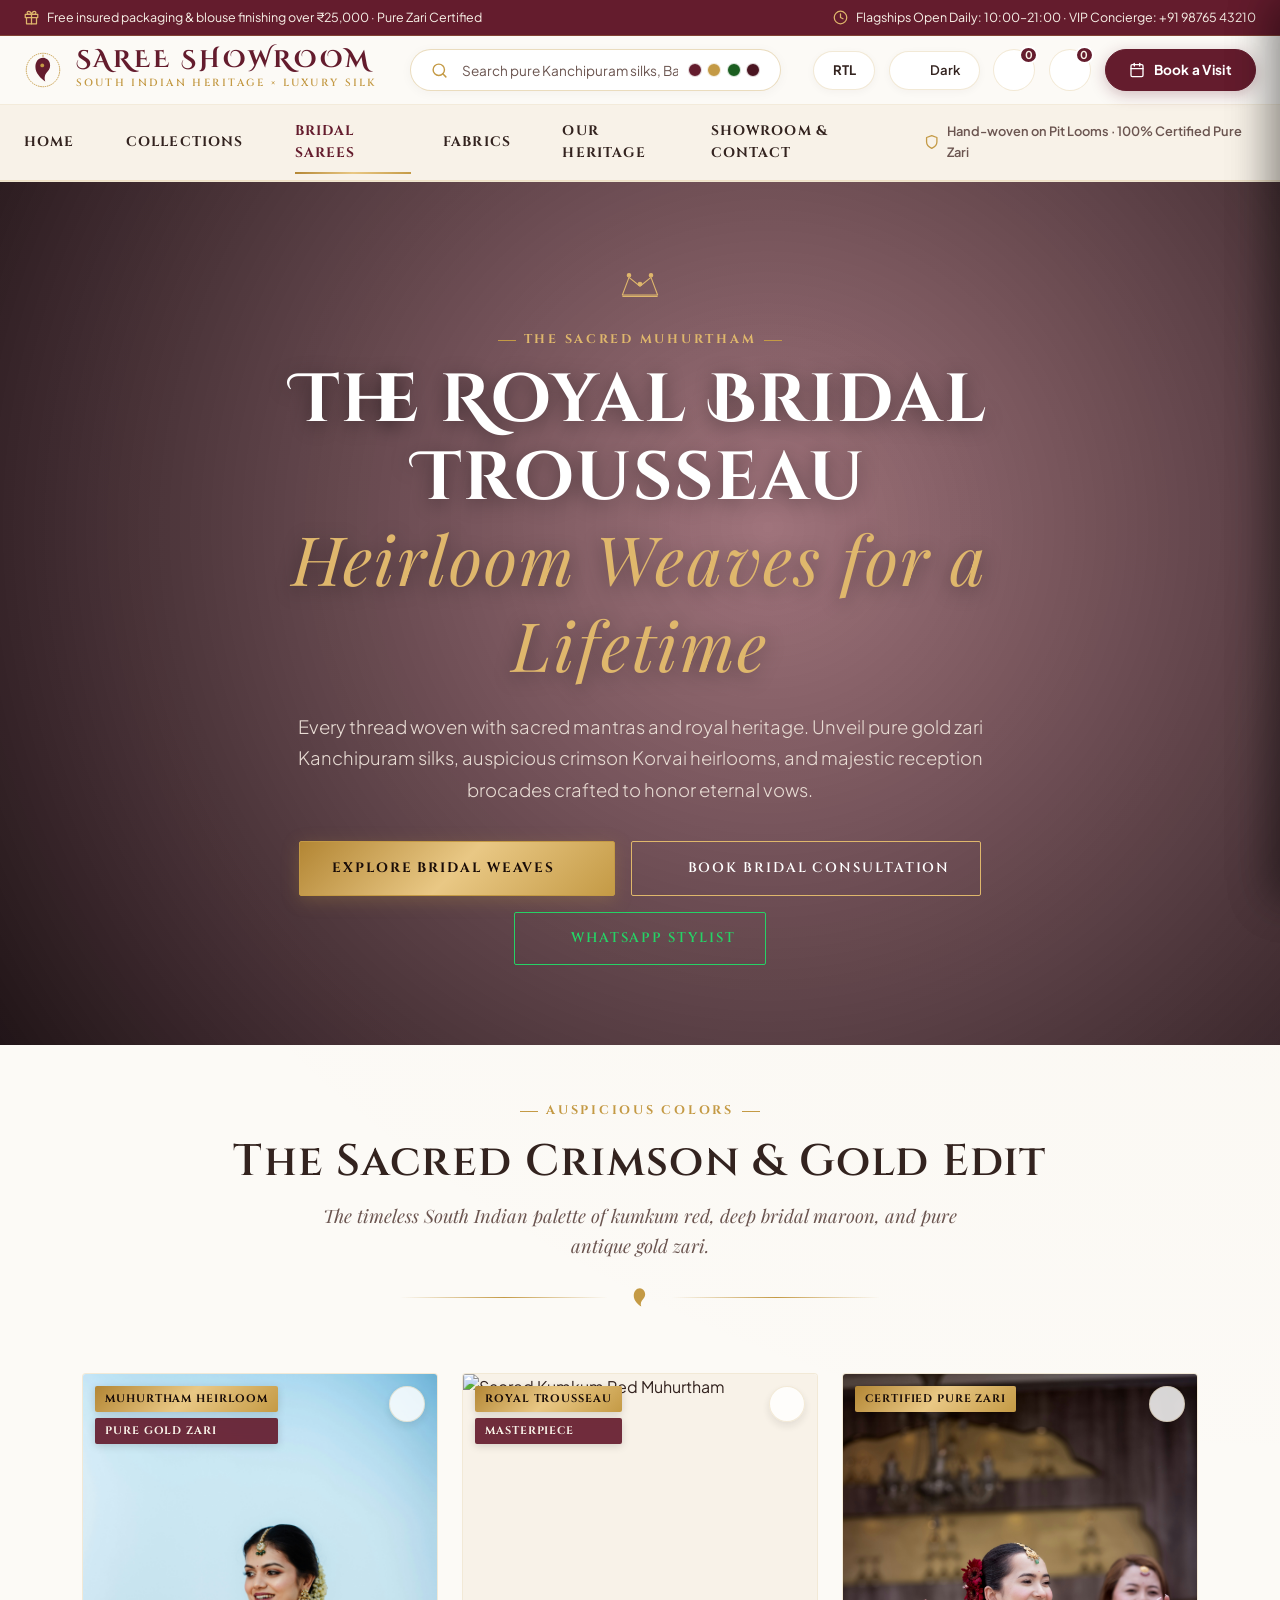
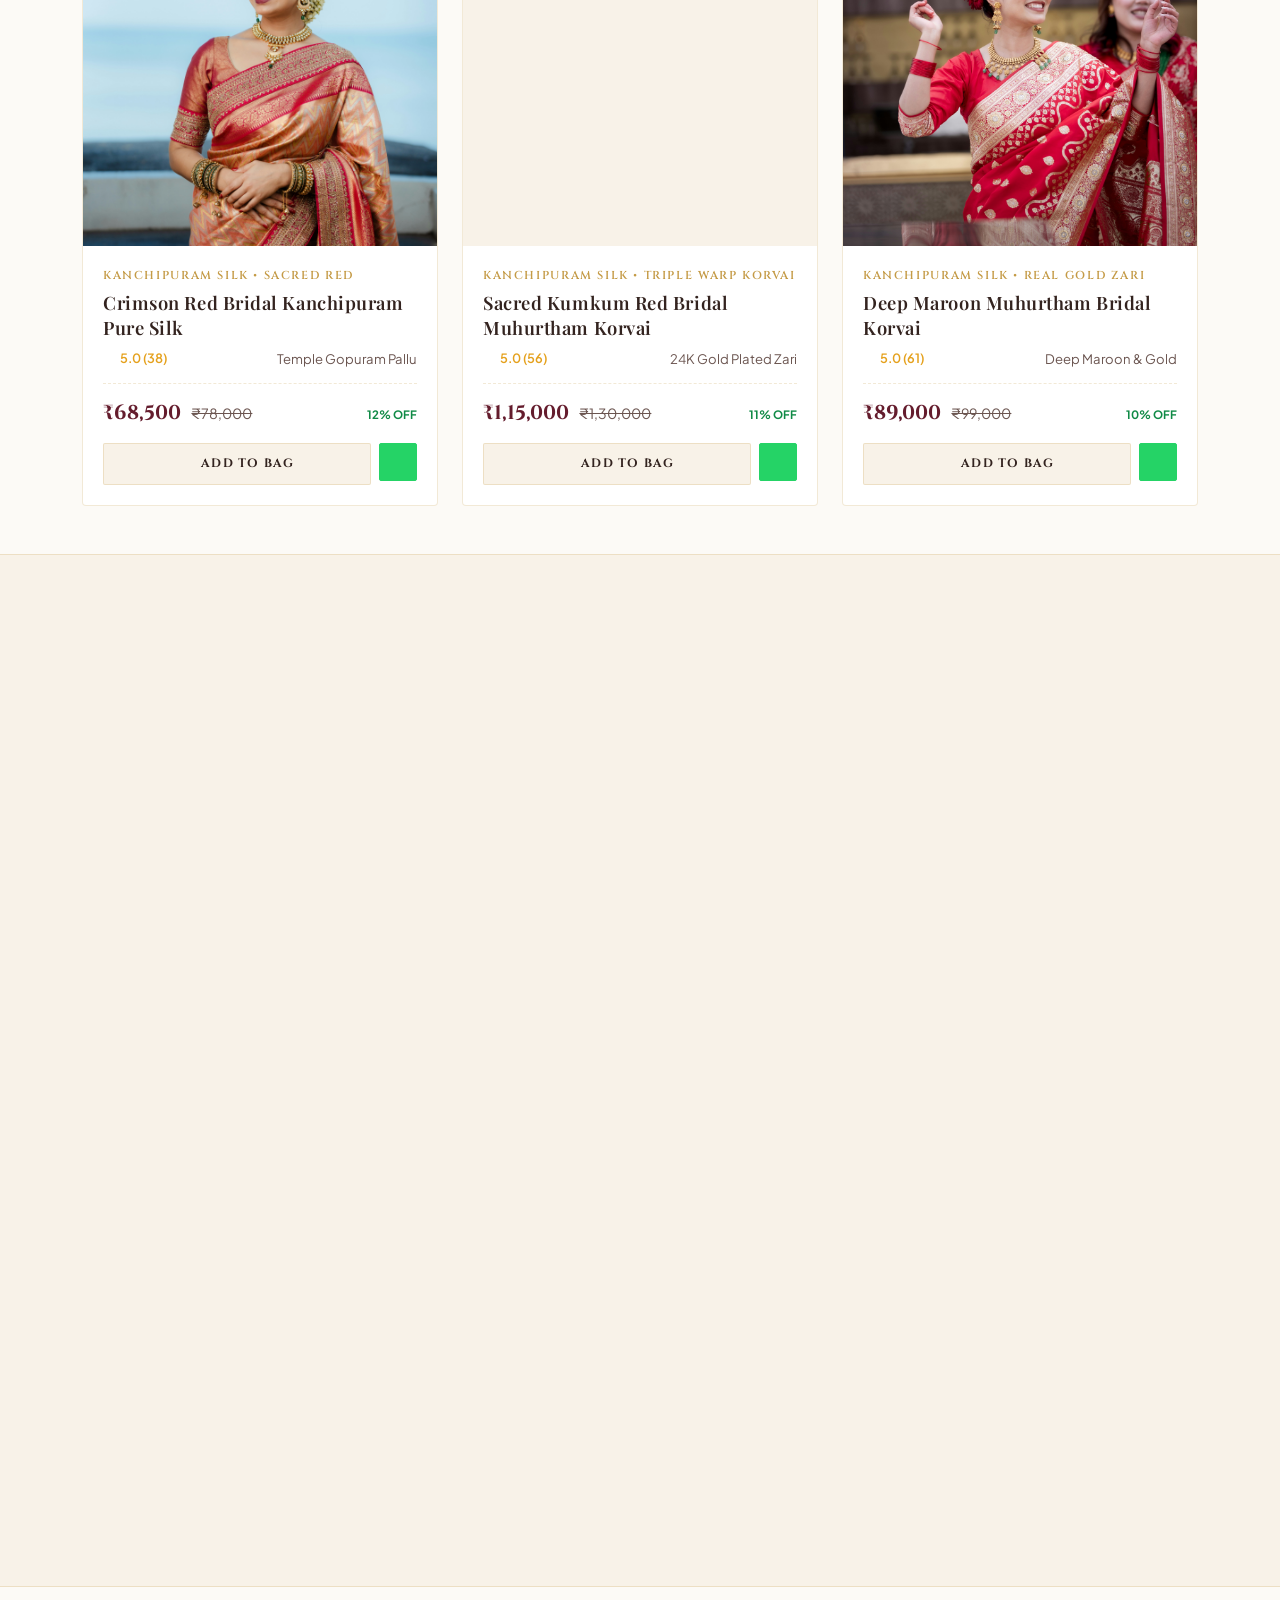
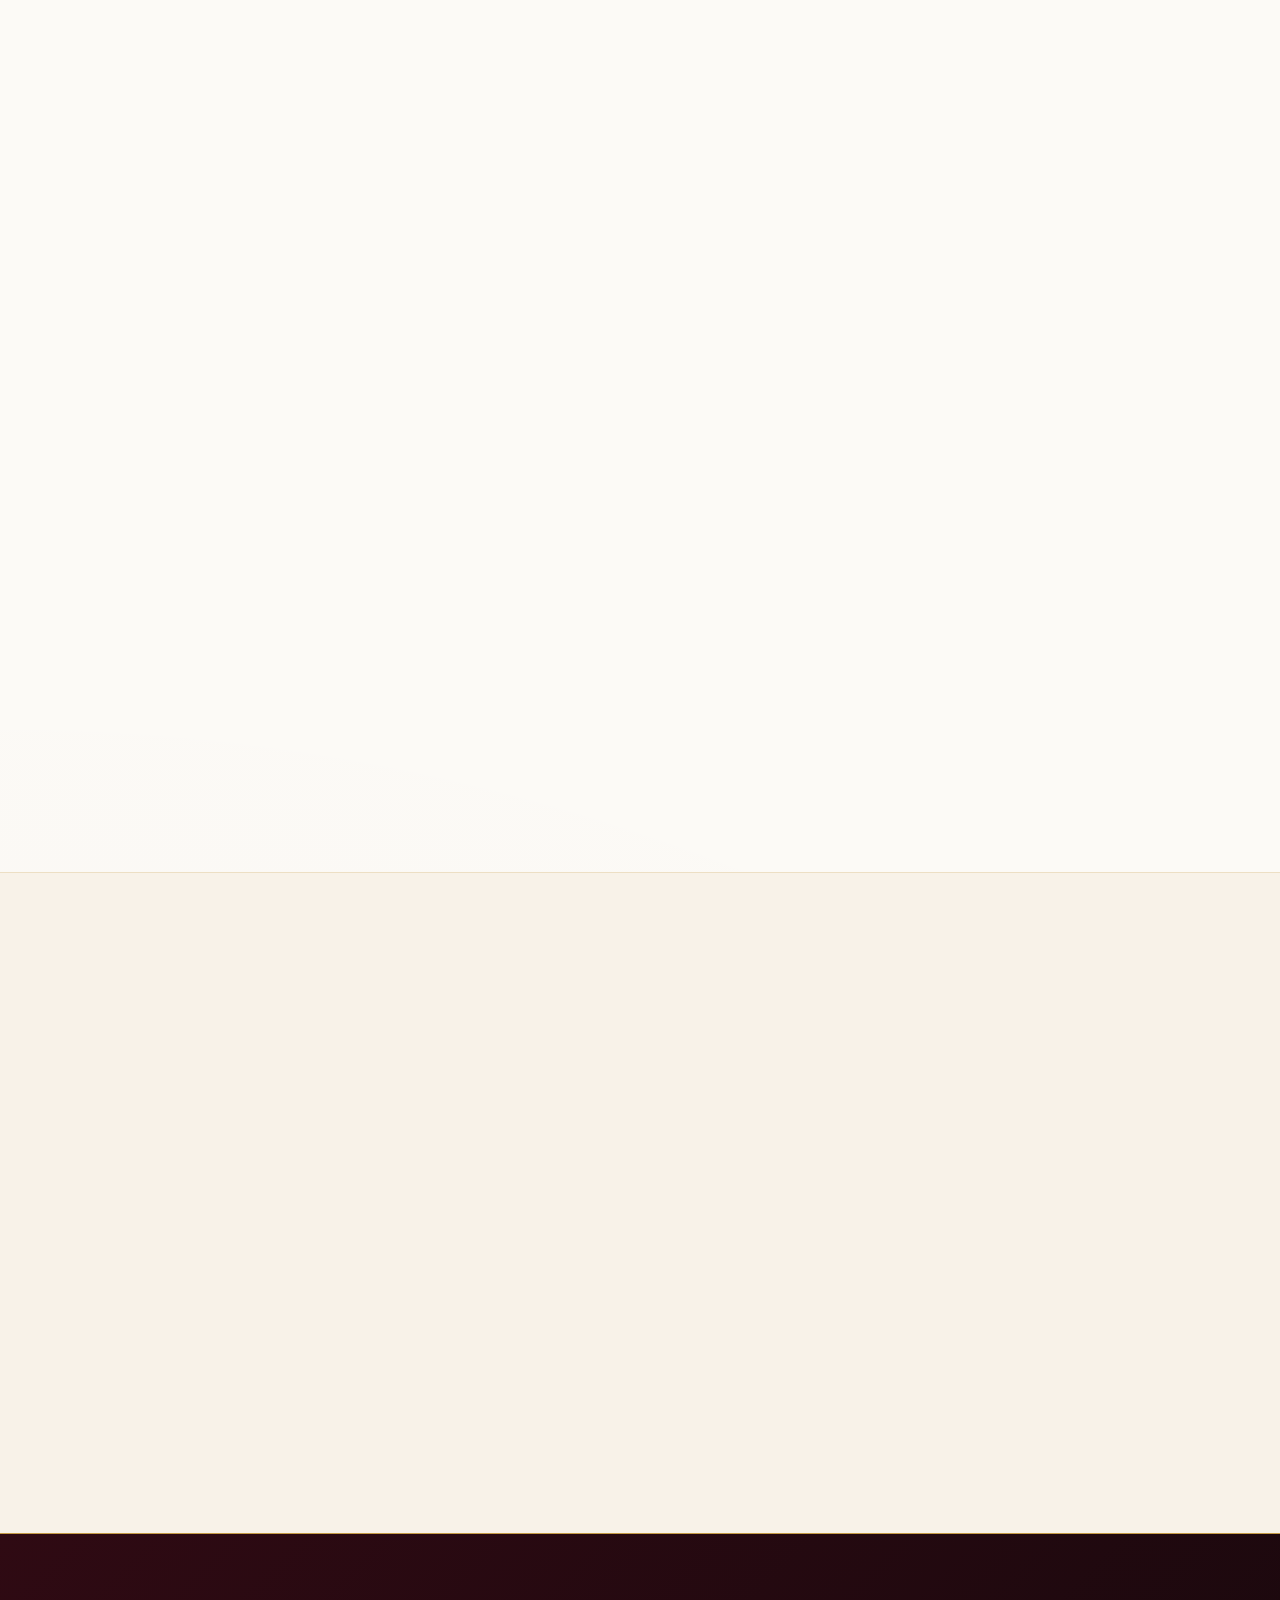
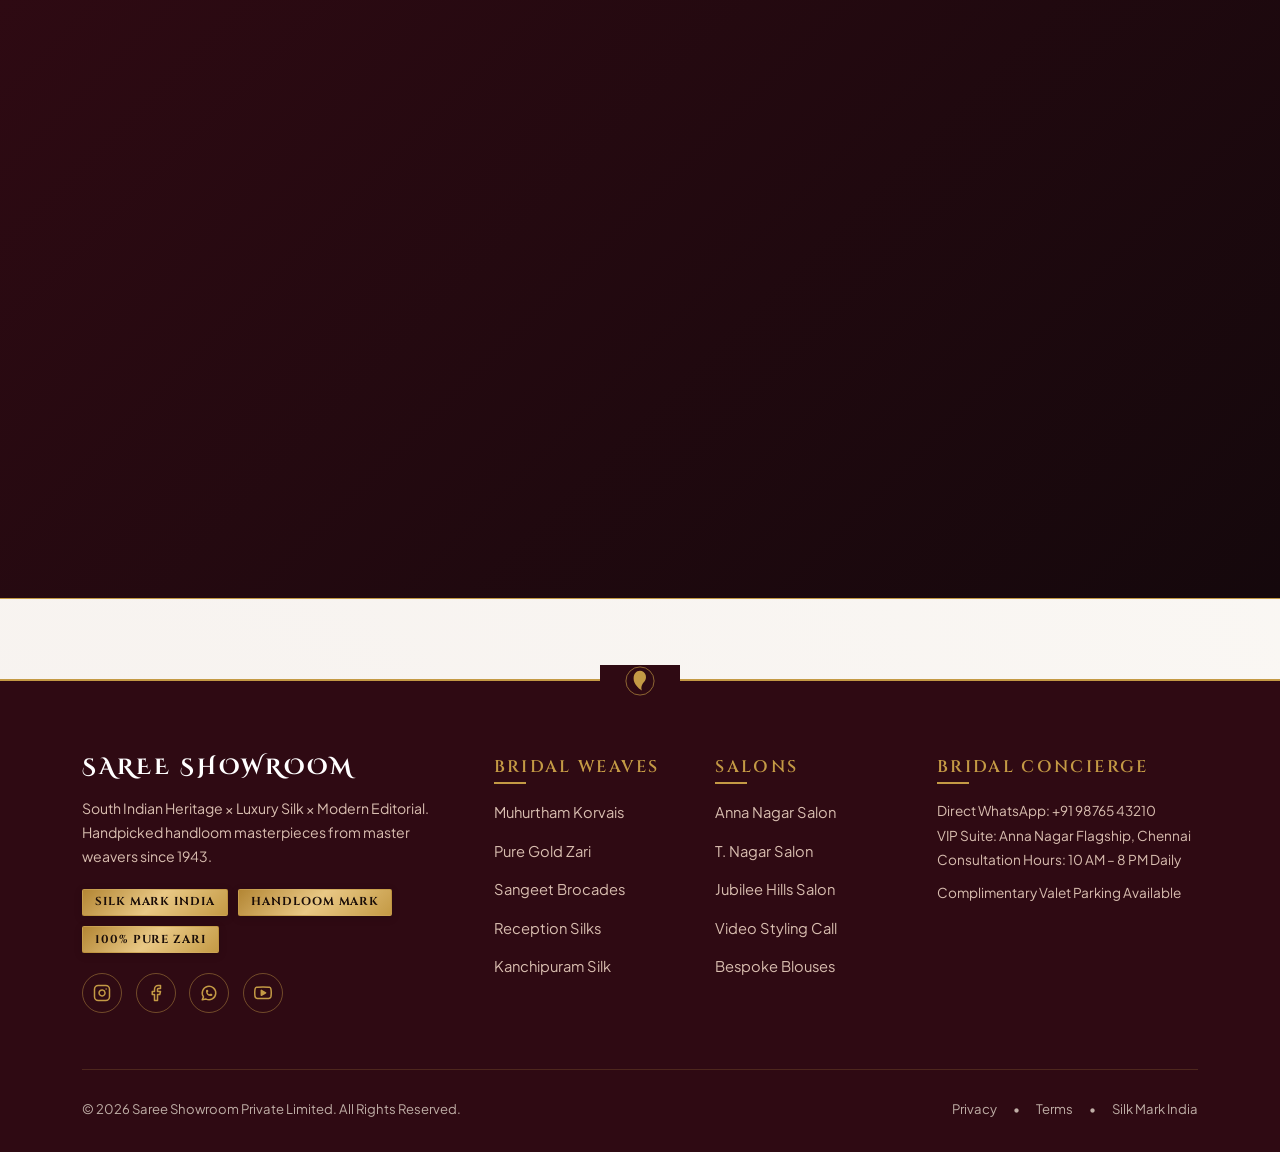
==== bridal.html @ 2eed8095 "feat: complete Saree Showroom luxury heritage website" ====
<!DOCTYPE html>
<html lang="en" data-theme="light" dir="ltr">
<head>
  <meta charset="UTF-8" />
  <meta name="viewport" content="width=device-width, initial-scale=1.0" />
  <title>Royal Bridal Sarees & Muhurtham Trousseau | Saree Showroom</title>
  <meta name="description" content="Discover pure gold zari bridal Kanchipuram sarees, auspicious crimson Muhurtham silks, and heirloom wedding guest drapes handwoven by master craftsmen." />
  
  <!-- Favicon -->
  <link rel="icon" type="image/svg+xml" href="assets/icons/favicon.svg" />

  <!-- Bootstrap 5 CSS -->
  <link rel="stylesheet" href="https://cdn.jsdelivr.net/npm/bootstrap@5.3.3/dist/css/bootstrap.min.css" />
  <!-- Swiper CSS -->
  <link rel="stylesheet" href="https://cdn.jsdelivr.net/npm/swiper@11/swiper-bundle.min.css" />
  <!-- AOS CSS -->
  <link rel="stylesheet" href="https://cdn.jsdelivr.net/npm/aos@2.3.4/dist/aos.css" />

  <!-- Custom Stylesheets -->
  <link rel="stylesheet" href="css/style.css" />
  <link rel="stylesheet" href="css/components.css" />
  <link rel="stylesheet" href="css/responsive.css" />
</head>
<body>

  <!-- ==========================================================================
       Site Header (3-Tier Luxury Architecture)
       Tier 1: Top Ribbon (Offers & Showroom Timings)
       Tier 2: Main Brand & Utility Bar (Logo, Pill Search, Utility Controls, Book a Visit)
       Tier 3: Primary Navigation Links & Handloom Certified Trust Ribbon
       ========================================================================== -->
  <header class="site-header">
    
    <!-- Tier 1: Top Ribbon (Offers & Showroom Timings) -->
    <div class="header-tier-top">
      <div class="header-tier-top-inner">
        <div class="header-top-item">
          <svg viewBox="0 0 24 24" width="15" height="15" fill="none" stroke="currentColor" stroke-width="2" stroke-linecap="round" stroke-linejoin="round">
            <polyline points="20 12 20 22 4 22 4 12"/>
            <rect x="2" y="7" width="20" height="5"/>
            <line x1="12" y1="22" x2="12" y2="7"/>
            <path d="M12 7H7.5a2.5 2.5 0 0 1 0-5C11 2 12 7 12 7z"/>
            <path d="M12 7h4.5a2.5 2.5 0 0 0 0-5C13 2 12 7 12 7z"/>
          </svg>
          <span>Free insured packaging & blouse finishing over ₹25,000 · Pure Zari Certified</span>
        </div>
        <div class="header-top-item d-none d-md-inline-flex">
          <svg viewBox="0 0 24 24" width="15" height="15" fill="none" stroke="currentColor" stroke-width="2" stroke-linecap="round" stroke-linejoin="round">
            <circle cx="12" cy="12" r="10"/>
            <polyline points="12 6 12 12 16 14"/>
          </svg>
          <span>Flagships Open Daily: 10:00–21:00 · VIP Concierge: +91 98765 43210</span>
        </div>
      </div>
    </div>

    <!-- Tier 2: Main Brand & Utility Bar -->
    <div class="header-tier-main">
      <div class="header-tier-main-inner">
        
        <!-- Brand Logo (Tier 2 Left) -->
        <a href="index.html" class="brand-logo-group" aria-label="Saree Showroom Home">
          <svg class="brand-emblem-svg" viewBox="0 0 100 100">
            <circle cx="50" cy="50" r="44" fill="none" stroke="#C49A45" stroke-width="2.5" stroke-dasharray="4 2"/>
            <path d="M50 18 C38 18 30 28 30 42 C30 58 44 72 56 80 C52 70 56 60 62 54 C68 48 70 40 68 32 C66 24 58 18 50 18 Z" fill="#641C2D"/>
            <circle cx="48" cy="38" r="5" fill="#C49A45"/>
            <polygon points="50,8 52,14 50,16 48,14" fill="#C49A45"/>
          </svg>
          <div class="brand-title-wrap">
            <span class="brand-name">SAREE SHOWROOM</span>
            <span class="brand-tagline">South Indian Heritage × Luxury Silk</span>
          </div>
        </a>

        <!-- Pill Search Bar (Tier 2 Center) -->
        <div class="header-search-wrapper">
          <div class="header-search-pill">
            <svg class="header-search-icon" viewBox="0 0 24 24" fill="none" stroke="currentColor" stroke-width="2" stroke-linecap="round" stroke-linejoin="round">
              <circle cx="11" cy="11" r="8"/>
              <line x1="21" y1="21" x2="16.65" y2="16.65"/>
            </svg>
            <input type="text" class="header-search-input" placeholder="Search pure Kanchipuram silks, Banarasi brocades, motifs, colors..." aria-label="Search Catalog" />
            <!-- Quick Silk Swatches in Search Bar -->
            <div class="search-swatches-quick d-none d-lg-flex" title="Quick Color Filters">
              <span class="search-swatch-dot" style="background: #641C2D;" onclick="window.location.href='collections.html?search=maroon'"></span>
              <span class="search-swatch-dot" style="background: #C49A45;" onclick="window.location.href='collections.html?search=gold'"></span>
              <span class="search-swatch-dot" style="background: #1B5E20;" onclick="window.location.href='collections.html?search=emerald'"></span>
              <span class="search-swatch-dot" style="background: #4A1521;" onclick="window.location.href='collections.html?search=wine'"></span>
            </div>
          </div>

          <!-- Suggestions Dropdown Popup -->
          <div class="search-suggestions-popup">
            <div class="suggestions-title">Trending Weaves & Motifs:</div>
            <div class="suggestions-tags">
              <a href="collections.html?fabric=kanchipuram" class="suggestion-tag">Pure Kanchipuram Korvai</a>
              <a href="collections.html?occasion=wedding" class="suggestion-tag">Sacred Muhurtham Crimson</a>
              <a href="collections.html?fabric=banarasi" class="suggestion-tag">Banarasi Shikargah</a>
              <a href="collections.html?fabric=cotton" class="suggestion-tag">Chettinad Mango Buta</a>
              <a href="collections.html?fabric=soft-silk" class="suggestion-tag">Mulberry Soft Silk</a>
            </div>
            <div class="d-flex align-items-center justify-content-between pt-2 border-top border-light" style="font-size: 0.78rem; color: var(--color-text-muted);">
              <span>Press <strong>Enter</strong> to explore all matches</span>
              <a href="collections.html" style="color: var(--color-gold); font-weight: 600;">View Entire Vault →</a>
            </div>
          </div>
        </div>

        <!-- Utility Controls (Tier 2 Right) -->
        <div class="header-utility-controls">
          <!-- RTL Toggle Pill Button -->
          <button class="btn-pill-utility rtl-toggle-btn" title="Toggle Text Direction" aria-label="Toggle Direction">
            <span class="rtl-label" style="font-weight: 700;">RTL</span>
          </button>

          <!-- Light / Dark Mode Toggle Pill Button -->
          <button class="btn-pill-utility theme-toggle-btn" title="Toggle Theme" aria-label="Toggle Theme">
            <i data-lucide="moon" class="theme-icon" style="width: 15px; height: 15px;"></i>
            <span class="theme-label">Dark</span>
          </button>

          <!-- Wishlist Round Icon Button -->
          <button class="btn-icon-utility open-wishlist-btn" title="Saved Weaves" aria-label="Wishlist">
            <i data-lucide="heart" style="width: 18px; height: 18px;"></i>
            <span class="badge-count wishlist-count-badge">0</span>
          </button>

          <!-- Shopping Bag Round Icon Button -->
          <button class="btn-icon-utility open-cart-btn" title="Shopping Bag" aria-label="Bag">
            <i data-lucide="shopping-bag" style="width: 18px; height: 18px;"></i>
            <span class="badge-count cart-count-badge">0</span>
          </button>

          <!-- Book a Visit Deep Maroon Pill CTA -->
          <button class="btn-book-visit-pill" data-bs-toggle="modal" data-bs-target="#appointmentModal">
            <svg viewBox="0 0 24 24" width="16" height="16" fill="none" stroke="currentColor" stroke-width="2" stroke-linecap="round" stroke-linejoin="round">
              <rect x="3" y="4" width="18" height="18" rx="2" ry="2"/>
              <line x1="16" y1="2" x2="16" y2="6"/>
              <line x1="8" y1="2" x2="8" y2="6"/>
              <line x1="3" y1="10" x2="21" y2="10"/>
            </svg>
            <span>Book a Visit</span>
          </button>
        </div>

        <!-- Hamburger Button (<= 1024px, 768px, 360px) -->
        <button class="hamburger-btn" type="button" data-bs-toggle="offcanvas" data-bs-target="#mobileNavOffcanvas" aria-controls="mobileNavOffcanvas" aria-label="Open Mobile Menu">
          <div class="hamburger-icon">
            <span class="hamburger-line"></span>
            <span class="hamburger-line"></span>
            <span class="hamburger-line"></span>
          </div>
        </button>

      </div>
    </div>

    <!-- Tier 3: Bottom Navigation Bar & Certified Handloom Ribbon -->
    <div class="header-tier-nav">
      <div class="header-tier-nav-inner">
        
        <!-- Navigation Links with Dropdowns & Mega Menu -->
        <ul class="desktop-nav-links">
          
          <!-- Home Dropdown -->
          <li class="nav-tier-item">
            <a href="index.html" class="nav-tier-link">
              Home <i data-lucide="chevron-down" style="width: 14px; height: 14px;"></i>
            </a>
            <ul class="dropdown-menu-luxury">
              <li><a href="index.html">Home 1 — Classical Heritage</a></li>
              <li><a href="home-2.html">Home 2 — Royal Editorial Atelier</a></li>
            </ul>
          </li>

          <!-- Collections Mega Menu Dropdown -->
          <li class="nav-tier-item">
            <a href="collections.html" class="nav-tier-link">
              Collections <i data-lucide="chevron-down" style="width: 14px; height: 14px;"></i>
            </a>

            <!-- Mega Menu -->
            <div class="mega-menu-wrapper">
              <div class="mega-menu-grid">
                <div>
                  <h4 class="mega-column-title">Shop by Fabric</h4>
                  <ul class="mega-link-list">
                    <li><a href="collections.html?fabric=kanchipuram">Kanchipuram Silk <span class="badge-gold">GI</span></a></li>
                    <li><a href="collections.html?fabric=banarasi">Banarasi Silk</a></li>
                    <li><a href="collections.html?fabric=soft-silk">Soft Silk</a></li>
                    <li><a href="collections.html?fabric=cotton">Cotton Sarees</a></li>
                    <li><a href="collections.html?fabric=linen">Linen Sarees</a></li>
                    <li><a href="collections.html?fabric=organza">Organza Sarees</a></li>
                    <li><a href="collections.html?fabric=handloom">Handloom Sarees</a></li>
                  </ul>
                </div>
                <div>
                  <h4 class="mega-column-title">Shop by Occasion</h4>
                  <ul class="mega-link-list">
                    <li><a href="collections.html?occasion=wedding">Wedding Wear</a></li>
                    <li><a href="collections.html?occasion=festive">Festive Wear</a></li>
                    <li><a href="collections.html?occasion=daily">Daily Wear</a></li>
                    <li><a href="collections.html?occasion=office">Office Wear</a></li>
                    <li><a href="bridal.html">Muhurtham Trousseau</a></li>
                  </ul>
                </div>
                <div>
                  <h4 class="mega-column-title">Master Crafts</h4>
                  <ul class="mega-link-list">
                    <li><a href="bridal.html#zari-details">Korvai Triple Warp</a></li>
                    <li><a href="bridal.html#zari-details">24K Pure Gold Zari</a></li>
                    <li><a href="bridal.html#zari-details">Temple Gopuram Spire</a></li>
                    <li><a href="bridal.html#zari-details">Mayil & Mango Buta</a></li>
                    <li><a href="contact.html">Live Video Styling</a></li>
                  </ul>
                </div>
                <div>
                  <div class="mega-card-preview">
                    <img src="IMGAE/shades-by-43-Rm9DL9DmGi4-unsplash.jpg" alt="Bridal Preview" />
                    <div class="mega-card-overlay">
                      <span style="font-size: 0.72rem; text-transform: uppercase; color: var(--color-gold-light); font-weight: 700;">The Royal Muhurtham</span>
                      <h5 style="font-size: 1.1rem; color: #FFFFFF; font-family: var(--font-serif-heading); margin-bottom: 0.5rem;">Pure Zari Kanchipuram</h5>
                      <a href="bridal.html" class="btn-gold py-1 px-3" style="font-size: 0.72rem;">Explore Bridal</a>
                    </div>
                  </div>
                </div>
              </div>
            </div>
          </li>

          <!-- Bridal Sarees -->
          <li class="nav-tier-item">
            <a href="bridal.html" class="nav-tier-link active">Bridal Sarees</a>
          </li>

          <!-- Fabrics Direct Dropdown -->
          <li class="nav-tier-item">
            <a href="collections.html" class="nav-tier-link">
              Fabrics <i data-lucide="chevron-down" style="width: 14px; height: 14px;"></i>
            </a>
            <ul class="dropdown-menu-luxury">
              <li><a href="collections.html?fabric=kanchipuram">Pure Kanchipuram Silk</a></li>
              <li><a href="collections.html?fabric=banarasi">Banarasi Katan Silk</a></li>
              <li><a href="collections.html?fabric=soft-silk">Mulberry Soft Silk</a></li>
              <li><a href="collections.html?fabric=cotton">Chettinad Cotton</a></li>
              <li><a href="collections.html?fabric=organza">Tissue & Organza</a></li>
            </ul>
          </li>

          <!-- Our Heritage -->
          <li class="nav-tier-item">
            <a href="index.html#heritage" class="nav-tier-link">Our Heritage</a>
          </li>

          <!-- Showroom & Contact -->
          <li class="nav-tier-item">
            <a href="contact.html" class="nav-tier-link">Showroom & Contact</a>
          </li>

        </ul>

        <!-- Tier 3 Right Handloom Trust Ribbon (Like "Hand-delivered today" in user's image) -->
        <div class="header-nav-trust-badge">
          <svg viewBox="0 0 24 24" width="16" height="16" fill="none" stroke="currentColor" stroke-width="2" stroke-linecap="round" stroke-linejoin="round">
            <path d="M12 22s8-4 8-10V5l-8-3-8 3v7c0 6 8 10 8 10z"/>
          </svg>
          <span>Hand-woven on Pit Looms · 100% Certified Pure Zari</span>
        </div>

      </div>
    </div>

  </header>

  <!-- Mobile Offcanvas Drawer -->
  <div class="offcanvas offcanvas-end offcanvas-luxury" tabindex="-1" id="mobileNavOffcanvas">
    <div class="offcanvas-header">
      <div class="d-flex align-items-center gap-2">
        <svg style="width: 24px; height: 24px;" viewBox="0 0 100 100">
          <circle cx="50" cy="50" r="44" fill="none" stroke="#C49A45" stroke-width="3"/>
          <path d="M50 18 C38 18 30 28 30 42 C30 58 44 72 56 80 C52 70 56 60 62 54 C68 48 70 40 68 32 C66 24 58 18 50 18 Z" fill="#641C2D"/>
        </svg>
        <span style="font-family: var(--font-serif-heading); font-weight: 700; color: var(--color-maroon); font-size: 1.1rem; letter-spacing: 0.1em;">SAREE SHOWROOM</span>
      </div>
      <button type="button" class="btn-close" data-bs-dismiss="offcanvas" aria-label="Close"></button>
    </div>

    <div class="offcanvas-body">
      <ul class="mobile-nav-links">
        <li><a href="index.html">Home 1 — Classical Heritage <i data-lucide="chevron-right" style="width: 16px; height: 16px;"></i></a></li>
        <li><a href="home-2.html">Home 2 — Royal Editorial Atelier <i data-lucide="chevron-right" style="width: 16px; height: 16px;"></i></a></li>
        <li><a href="collections.html">All Collections <i data-lucide="chevron-right" style="width: 16px; height: 16px;"></i></a></li>
        <li><a href="bridal.html" class="active">Bridal Sarees & Muhurtham <i data-lucide="chevron-right" style="width: 16px; height: 16px;"></i></a></li>
        <li><a href="contact.html">Showroom & Contact <i data-lucide="chevron-right" style="width: 16px; height: 16px;"></i></a></li>
      </ul>

      <div class="mobile-actions-bar">
        <div class="mobile-action-pill open-wishlist-btn" data-bs-dismiss="offcanvas">
          <i data-lucide="heart" style="width: 18px; height: 18px;"></i>
          <span>Wishlist (<span class="wishlist-count-badge">0</span>)</span>
        </div>
        <div class="mobile-action-pill open-cart-btn" data-bs-dismiss="offcanvas">
          <i data-lucide="shopping-bag" style="width: 18px; height: 18px;"></i>
          <span>Bag (<span class="cart-count-badge">0</span>)</span>
        </div>
        <div class="mobile-action-pill" onclick="window.location.href='collections.html?occasion=wedding'">
          <i data-lucide="gem" style="width: 18px; height: 18px;"></i>
          <span>Bridal</span>
        </div>
        <a href="https://wa.me/919876543210?text=Hello%20Bridal%20Stylist,%20I%20would%20like%20to%20consult%20for%20my%20wedding%20saree." target="_blank" class="mobile-action-pill" style="text-decoration: none;">
          <i data-lucide="message-circle" style="width: 18px; height: 18px; color: #25D366;"></i>
          <span>Stylist</span>
        </a>
      </div>

      <div class="mobile-toggles-row">
        <button class="btn btn-outline-gold w-50 py-2 d-flex align-items-center justify-content-center gap-2 theme-toggle-btn" style="font-size: 0.78rem;">
          <i data-lucide="moon" class="theme-icon" style="width: 16px; height: 16px;"></i> Theme Mode
        </button>
        <button class="btn btn-outline-gold w-50 py-2 d-flex align-items-center justify-content-center gap-2 rtl-toggle-btn" style="font-size: 0.78rem;">
          <span class="rtl-label" style="font-weight: 700;">RTL</span> Direction
        </button>
      </div>

      <div class="mt-3">
        <button class="btn-gold w-100 py-3" data-bs-toggle="modal" data-bs-target="#appointmentModal" data-bs-dismiss="offcanvas">
          <i data-lucide="calendar" style="width: 16px; height: 16px;"></i> Book Private Bridal Salon
        </button>
      </div>

      <div class="mt-4 pt-3 border-top" style="font-size: 0.8rem; color: var(--color-text-muted);">
        <div><strong>Anna Nagar Flagship:</strong> +91 98765 43210</div>
        <div>Dedicated Bridal Concierge Available Daily</div>
      </div>
    </div>
  </div>

  <!-- ==========================================================================
       1. Grand Bridal Saree Hero Section
       ========================================================================== -->
  <section class="bridal-hero">
    <div class="container text-center">
      <div class="row justify-content-center">
        <div class="col-lg-10 col-xl-9" data-aos="fade-up">
          
          <div class="bridal-crown-icon mx-auto">
            <svg viewBox="0 0 100 80" style="width: 44px; height: 44px; fill: none; stroke: currentColor; stroke-width: 2.5;">
              <polygon points="10,65 25,25 50,45 75,25 90,65" stroke-linejoin="round"/>
              <circle cx="25" cy="20" r="4" fill="currentColor"/>
              <circle cx="50" cy="40" r="4" fill="currentColor"/>
              <circle cx="75" cy="20" r="4" fill="currentColor"/>
              <line x1="10" y1="68" x2="90" y2="68" stroke-width="3"/>
            </svg>
          </div>

          <div class="section-tag" style="color: var(--color-gold-light);">THE SACRED MUHURTHAM</div>
          <h1 class="hero-headline">
            The Royal Bridal Trousseau <br />
            <span class="highlight-italic">Heirloom Weaves for a Lifetime</span>
          </h1>

          <p class="hero-description mx-auto" style="max-width: 700px;">
            Every thread woven with sacred mantras and royal heritage. Unveil pure gold zari Kanchipuram silks, auspicious crimson Korvai heirlooms, and majestic reception brocades crafted to honor eternal vows.
          </p>

          <div class="d-flex flex-wrap gap-3 justify-content-center mt-4">
            <a href="#bridal-showcase" class="btn-gold">
              <span>Explore Bridal Weaves</span>
              <i data-lucide="arrow-down" style="width: 16px; height: 16px;"></i>
            </a>
            <button class="btn-outline-gold" data-bs-toggle="modal" data-bs-target="#appointmentModal" style="color: #FFFFFF; border-color: var(--color-gold-light);">
              <i data-lucide="sparkles" style="width: 16px; height: 16px; color: var(--color-gold-light);"></i>
              <span>Book Bridal Consultation</span>
            </button>
            <a href="https://wa.me/919876543210?text=Hello%20Bridal%20Concierge,%20I%20am%20looking%20for%20Muhurtham%20Kanchipuram%20sarees." target="_blank" class="btn-outline-gold" style="border-color: #25D366; color: #25D366;">
              <i data-lucide="message-circle" style="width: 16px; height: 16px;"></i>
              <span>WhatsApp Stylist</span>
            </a>
          </div>

        </div>
      </div>
    </div>
  </section>

  <!-- ==========================================================================
       2. Traditional Red, Maroon and Gold Bridal Collections
       ========================================================================== -->
  <section class="py-5" id="bridal-showcase">
    <div class="container">
      
      <div class="text-center" data-aos="fade-up">
        <div class="section-tag">Auspicious Colors</div>
        <h2 class="section-title">The Sacred Crimson & Gold Edit</h2>
        <p class="section-subtitle">The timeless South Indian palette of kumkum red, deep bridal maroon, and pure antique gold zari.</p>
        
        <div class="ornament-divider">
          <div class="ornament-line"></div>
          <div class="ornament-icon">
            <svg viewBox="0 0 60 80" style="width: 20px; height: 20px; fill: currentColor;">
              <path d="M30 5 C15 5 5 18 5 35 C5 55 22 70 35 78 C30 68 35 56 42 49 C49 42 52 33 50 24 C48 14 40 5 30 5 Z"/>
            </svg>
          </div>
          <div class="ornament-line"></div>
        </div>
      </div>

      <div class="row g-4 mt-3">
        
        <!-- Bridal 1: Crimson Red Bridal Kanchipuram -->
        <div class="col-12 col-sm-6 col-lg-4" data-aos="fade-up">
          <div class="product-card">
            <div class="product-badges-group">
              <span class="product-badge gold">Muhurtham Heirloom</span>
              <span class="product-badge">Pure Gold Zari</span>
            </div>
            <div class="product-actions-floating">
              <button class="action-float-btn wishlist-btn-toggle" data-product-id="saree-01" onclick="toggleWishlist('saree-01')">
                <i data-lucide="heart" style="width: 17px; height: 17px;"></i>
              </button>
            </div>
            <div class="product-media-wrapper" onclick="openQuickView('saree-01')">
              <img src="IMGAE/shades-by-43-Rm9DL9DmGi4-unsplash.jpg" alt="Crimson Red Bridal Kanchipuram" class="product-img" />
              <img src="https://images.unsplash.com/photo-1610030469983-98e550d6193c?auto=format&fit=crop&w=900&q=80" alt="Detail" class="product-img-hover" />
              <div class="product-quick-view-bar" onclick="event.stopPropagation(); openQuickView('saree-01');">
                <button class="quick-view-btn"><i data-lucide="eye" style="width: 15px; height: 15px;"></i> Quick View</button>
              </div>
            </div>
            <div class="product-info">
              <div class="product-fabric-tag">Kanchipuram Silk • Sacred Red</div>
              <h3 class="product-title"><a href="javascript:void(0)" onclick="openQuickView('saree-01')">Crimson Red Bridal Kanchipuram Pure Silk</a></h3>
              <div class="product-meta-row">
                <span class="product-rating"><i data-lucide="star" style="width: 13px; height: 13px; fill: currentColor;"></i> 5.0 (38)</span>
                <span>Temple Gopuram Pallu</span>
              </div>
              <div class="product-price-row">
                <span class="product-price">₹68,500</span>
                <span class="product-price-original">₹78,000</span>
                <span class="product-discount-pill">12% OFF</span>
              </div>
              <div class="product-card-cta">
                <button class="btn-card-add" onclick="addToCart('saree-01')">
                  <i data-lucide="shopping-bag" style="width: 15px; height: 15px;"></i> Add to Bag
                </button>
                <a href="https://wa.me/919876543210?text=Hello%20inquiring%20about%20Crimson%20Red%20Bridal%20Kanchipuram%20(₹68,500)" target="_blank" class="btn-card-whatsapp">
                  <i data-lucide="message-circle" style="width: 17px; height: 17px;"></i>
                </a>
              </div>
            </div>
          </div>
        </div>

        <!-- Bridal 2: Sacred Kumkum Red Muhurtham -->
        <div class="col-12 col-sm-6 col-lg-4" data-aos="fade-up" data-aos-delay="100">
          <div class="product-card">
            <div class="product-badges-group">
              <span class="product-badge gold">Royal Trousseau</span>
              <span class="product-badge">Masterpiece</span>
            </div>
            <div class="product-actions-floating">
              <button class="action-float-btn wishlist-btn-toggle" data-product-id="saree-16" onclick="toggleWishlist('saree-16')">
                <i data-lucide="heart" style="width: 17px; height: 17px;"></i>
              </button>
            </div>
            <div class="product-media-wrapper" onclick="openQuickView('saree-16')">
              <img src="https://images.unsplash.com/photo-1610030469983-98e550d6193c?auto=format&fit=crop&w=900&q=80" alt="Sacred Kumkum Red Muhurtham" class="product-img" />
              <img src="IMGAE/happysurd-photography-7q-Z4IrqyYY-unsplash.jpg" alt="Detail" class="product-img-hover" />
              <div class="product-quick-view-bar" onclick="event.stopPropagation(); openQuickView('saree-16');">
                <button class="quick-view-btn"><i data-lucide="eye" style="width: 15px; height: 15px;"></i> Quick View</button>
              </div>
            </div>
            <div class="product-info">
              <div class="product-fabric-tag">Kanchipuram Silk • Triple Warp Korvai</div>
              <h3 class="product-title"><a href="javascript:void(0)" onclick="openQuickView('saree-16')">Sacred Kumkum Red Bridal Muhurtham Korvai</a></h3>
              <div class="product-meta-row">
                <span class="product-rating"><i data-lucide="star" style="width: 13px; height: 13px; fill: currentColor;"></i> 5.0 (56)</span>
                <span>24K Gold Plated Zari</span>
              </div>
              <div class="product-price-row">
                <span class="product-price">₹1,15,000</span>
                <span class="product-price-original">₹1,30,000</span>
                <span class="product-discount-pill">11% OFF</span>
              </div>
              <div class="product-card-cta">
                <button class="btn-card-add" onclick="addToCart('saree-16')">
                  <i data-lucide="shopping-bag" style="width: 15px; height: 15px;"></i> Add to Bag
                </button>
                <a href="https://wa.me/919876543210?text=Hello%20inquiring%20about%20Sacred%20Kumkum%20Red%20Muhurtham%20Korvai%20(₹1,15,000)" target="_blank" class="btn-card-whatsapp">
                  <i data-lucide="message-circle" style="width: 17px; height: 17px;"></i>
                </a>
              </div>
            </div>
          </div>
        </div>

        <!-- Bridal 3: Deep Maroon Muhurtham Korvai -->
        <div class="col-12 col-sm-6 col-lg-4" data-aos="fade-up" data-aos-delay="200">
          <div class="product-card">
            <div class="product-badges-group">
              <span class="product-badge gold">Certified Pure Zari</span>
            </div>
            <div class="product-actions-floating">
              <button class="action-float-btn wishlist-btn-toggle" data-product-id="saree-06" onclick="toggleWishlist('saree-06')">
                <i data-lucide="heart" style="width: 17px; height: 17px;"></i>
              </button>
            </div>
            <div class="product-media-wrapper" onclick="openQuickView('saree-06')">
              <img src="IMGAE/sushanta-rokka-FWfhfJks5N4-unsplash.jpg" alt="Deep Maroon Muhurtham Korvai" class="product-img" />
              <img src="https://images.unsplash.com/photo-1617627143750-d86bc21e42bb?auto=format&fit=crop&w=900&q=80" alt="Detail" class="product-img-hover" />
              <div class="product-quick-view-bar" onclick="event.stopPropagation(); openQuickView('saree-06');">
                <button class="quick-view-btn"><i data-lucide="eye" style="width: 15px; height: 15px;"></i> Quick View</button>
              </div>
            </div>
            <div class="product-info">
              <div class="product-fabric-tag">Kanchipuram Silk • Real Gold Zari</div>
              <h3 class="product-title"><a href="javascript:void(0)" onclick="openQuickView('saree-06')">Deep Maroon Muhurtham Bridal Korvai</a></h3>
              <div class="product-meta-row">
                <span class="product-rating"><i data-lucide="star" style="width: 13px; height: 13px; fill: currentColor;"></i> 5.0 (61)</span>
                <span>Deep Maroon & Gold</span>
              </div>
              <div class="product-price-row">
                <span class="product-price">₹89,000</span>
                <span class="product-price-original">₹99,000</span>
                <span class="product-discount-pill">10% OFF</span>
              </div>
              <div class="product-card-cta">
                <button class="btn-card-add" onclick="addToCart('saree-06')">
                  <i data-lucide="shopping-bag" style="width: 15px; height: 15px;"></i> Add to Bag
                </button>
                <a href="https://wa.me/919876543210?text=Hello%20inquiring%20about%20Deep%20Maroon%20Muhurtham%20Korvai%20(₹89,000)" target="_blank" class="btn-card-whatsapp">
                  <i data-lucide="message-circle" style="width: 17px; height: 17px;"></i>
                </a>
              </div>
            </div>
          </div>
        </div>

      </div>

    </div>
  </section>

  <!-- ==========================================================================
       3. Wedding Guest & Reception Collections
       ========================================================================== -->
  <section class="py-5 bg-surface" style="background: var(--color-surface); border-top: 1px solid var(--color-border); border-bottom: 1px solid var(--color-border);">
    <div class="container">
      
      <div class="d-flex flex-wrap align-items-end justify-content-between mb-4" data-aos="fade-up">
        <div>
          <div class="section-tag">Grand Celebrations</div>
          <h2 class="section-title mb-1">Wedding Guest & Reception Ensembles</h2>
          <p class="section-subtitle m-0">Jewel-toned Banarasi brocades, flowing georgettes, and pastel silks for sangeet, mehendi, and reception banquets.</p>
        </div>
        <a href="collections.html?occasion=wedding" class="btn-outline-gold mt-3 mt-md-0">View All Wedding Weaves</a>
      </div>

      <div class="row g-4">
        
        <!-- Guest 1: Royal Wine Kanchipuram -->
        <div class="col-12 col-sm-6 col-lg-4" data-aos="fade-up">
          <div class="product-card">
            <div class="product-badges-group">
              <span class="product-badge gold">Reception Classic</span>
            </div>
            <div class="product-actions-floating">
              <button class="action-float-btn wishlist-btn-toggle" data-product-id="saree-02" onclick="toggleWishlist('saree-02')">
                <i data-lucide="heart" style="width: 17px; height: 17px;"></i>
              </button>
            </div>
            <div class="product-media-wrapper" onclick="openQuickView('saree-02')">
              <img src="IMGAE/ghunnghat-delhi-nQAseP3G96Q-unsplash.jpg" alt="Wine Kanchipuram" class="product-img" />
              <img src="IMGAE/shibnarayaninpace-woman-8060193_1920.jpg" alt="Detail" class="product-img-hover" />
              <div class="product-quick-view-bar" onclick="event.stopPropagation(); openQuickView('saree-02');">
                <button class="quick-view-btn"><i data-lucide="eye" style="width: 15px; height: 15px;"></i> Quick View</button>
              </div>
            </div>
            <div class="product-info">
              <div class="product-fabric-tag">Kanchipuram Silk • Royal Wine</div>
              <h3 class="product-title"><a href="javascript:void(0)" onclick="openQuickView('saree-02')">Royal Wine Kanchipuram Brocade Saree</a></h3>
              <div class="product-price-row">
                <span class="product-price">₹54,900</span>
                <span class="product-price-original">₹62,000</span>
                <span class="product-discount-pill">11% OFF</span>
              </div>
              <div class="product-card-cta">
                <button class="btn-card-add" onclick="addToCart('saree-02')"><i data-lucide="shopping-bag" style="width: 15px; height: 15px;"></i> Add to Bag</button>
                <a href="https://wa.me/919876543210?text=Hello%20Wine%20Kanchipuram%20enquiry" target="_blank" class="btn-card-whatsapp"><i data-lucide="message-circle" style="width: 17px; height: 17px;"></i></a>
              </div>
            </div>
          </div>
        </div>

        <!-- Guest 2: Mustard Gold Banarasi -->
        <div class="col-12 col-sm-6 col-lg-4" data-aos="fade-up" data-aos-delay="100">
          <div class="product-card">
            <div class="product-badges-group">
              <span class="product-badge gold">Haldi & Sangeet</span>
            </div>
            <div class="product-actions-floating">
              <button class="action-float-btn wishlist-btn-toggle" data-product-id="saree-05" onclick="toggleWishlist('saree-05')">
                <i data-lucide="heart" style="width: 17px; height: 17px;"></i>
              </button>
            </div>
            <div class="product-media-wrapper" onclick="openQuickView('saree-05')">
              <img src="IMGAE/bulbul-ahmed-v9nCfAKxxx4-unsplash.jpg" alt="Mustard Banarasi" class="product-img" />
              <img src="IMGAE/samrat-khadka-WLDcs1m9d9Y-unsplash.jpg" alt="Detail" class="product-img-hover" />
              <div class="product-quick-view-bar" onclick="event.stopPropagation(); openQuickView('saree-05');">
                <button class="quick-view-btn"><i data-lucide="eye" style="width: 15px; height: 15px;"></i> Quick View</button>
              </div>
            </div>
            <div class="product-info">
              <div class="product-fabric-tag">Banarasi Katan Silk • Shikargah</div>
              <h3 class="product-title"><a href="javascript:void(0)" onclick="openQuickView('saree-05')">Mustard Gold Banarasi Katan Silk</a></h3>
              <div class="product-price-row">
                <span class="product-price">₹49,500</span>
                <span class="product-price-original">₹56,000</span>
                <span class="product-discount-pill">12% OFF</span>
              </div>
              <div class="product-card-cta">
                <button class="btn-card-add" onclick="addToCart('saree-05')"><i data-lucide="shopping-bag" style="width: 15px; height: 15px;"></i> Add to Bag</button>
                <a href="https://wa.me/919876543210?text=Hello%20Mustard%20Banarasi%20enquiry" target="_blank" class="btn-card-whatsapp"><i data-lucide="message-circle" style="width: 17px; height: 17px;"></i></a>
              </div>
            </div>
          </div>
        </div>

        <!-- Guest 3: Pastel Lavender Kanchipuram -->
        <div class="col-12 col-sm-6 col-lg-4" data-aos="fade-up" data-aos-delay="200">
          <div class="product-card">
            <div class="product-badges-group">
              <span class="product-badge">Contemporary Glam</span>
            </div>
            <div class="product-actions-floating">
              <button class="action-float-btn wishlist-btn-toggle" data-product-id="saree-12" onclick="toggleWishlist('saree-12')">
                <i data-lucide="heart" style="width: 17px; height: 17px;"></i>
              </button>
            </div>
            <div class="product-media-wrapper" onclick="openQuickView('saree-12')">
              <img src="IMGAE/lola-azizada-Cr4BApFna1c-unsplash.jpg" alt="Pastel Lavender Kanchipuram" class="product-img" />
              <img src="IMGAE/shibnarayaninpace-woman-8060193_1920.jpg" alt="Detail" class="product-img-hover" />
              <div class="product-quick-view-bar" onclick="event.stopPropagation(); openQuickView('saree-12');">
                <button class="quick-view-btn"><i data-lucide="eye" style="width: 15px; height: 15px;"></i> Quick View</button>
              </div>
            </div>
            <div class="product-info">
              <div class="product-fabric-tag">Kanchipuram Silk • Veldhari Brocade</div>
              <h3 class="product-title"><a href="javascript:void(0)" onclick="openQuickView('saree-12')">Pastel Lavender Kanchipuram Brocade</a></h3>
              <div class="product-price-row">
                <span class="product-price">₹48,000</span>
                <span class="product-price-original">₹53,000</span>
                <span class="product-discount-pill">9% OFF</span>
              </div>
              <div class="product-card-cta">
                <button class="btn-card-add" onclick="addToCart('saree-12')"><i data-lucide="shopping-bag" style="width: 15px; height: 15px;"></i> Add to Bag</button>
                <a href="https://wa.me/919876543210?text=Hello%20Lavender%20Kanchipuram%20enquiry" target="_blank" class="btn-card-whatsapp"><i data-lucide="message-circle" style="width: 17px; height: 17px;"></i></a>
              </div>
            </div>
          </div>
        </div>

      </div>

    </div>
  </section>

  <!-- ==========================================================================
       4. Zari and Handcrafted Details Interactive Visualizer
       ========================================================================== -->
  <section class="py-5" id="zari-details">
    <div class="container">
      
      <div class="text-center" data-aos="fade-up">
        <div class="section-tag">Anatomy of an Heirloom</div>
        <h2 class="section-title">Zari & Master Craftsmanship Decoded</h2>
        <p class="section-subtitle">Understanding the sacred motifs and ancient weaving metallurgy that distinguish authentic South Indian silks.</p>
        
        <div class="ornament-divider">
          <div class="ornament-line"></div>
          <div class="ornament-icon">
            <svg viewBox="0 0 120 30" style="width: 40px; height: 15px; fill: none; stroke: currentColor;">
              <path d="M0 30 L10 10 L20 30 L30 10 L40 30 L50 10 L60 30 L70 10 L80 30 L90 10 L100 30 L110 10 L120 30" stroke-width="2"/>
            </svg>
          </div>
          <div class="ornament-line"></div>
        </div>
      </div>

      <div class="zari-details-grid mt-4">
        
        <!-- Motif 1: Temple Gopuram -->
        <div class="zari-card" data-aos="fade-up">
          <div class="zari-motif-icon">
            <svg viewBox="0 0 120 40" style="width: 100%; height: 100%; fill: none; stroke: currentColor; stroke-width: 2.5;">
              <path d="M10 35 L30 10 L50 35 L70 10 L90 35 L110 10" />
              <line x1="0" y1="38" x2="120" y2="38" stroke-width="2" />
            </svg>
          </div>
          <h3 style="font-family: var(--font-serif-heading); font-size: 1.15rem; color: var(--color-gold); margin-bottom: 0.5rem;">
            Temple Border (Gopuram)
          </h3>
          <p style="font-size: 0.88rem; color: var(--color-text-muted); line-height: 1.7;">
            The iconic triangular crenellations symbolize Dravidian temple architecture. In Korvai handlooms, each spire is interlocked with distinct warp shuttles to represent divine blessing and protection.
          </p>
        </div>

        <!-- Motif 2: Mayil (Peacock) -->
        <div class="zari-card" data-aos="fade-up" data-aos-delay="100">
          <div class="zari-motif-icon">
            <svg viewBox="0 0 80 80" style="width: 50px; height: 50px; fill: none; stroke: currentColor; stroke-width: 2.5;">
              <path d="M25 60 C18 50 18 35 28 22 C32 17 38 15 42 18 C46 21 44 28 40 32 C36 36 34 42 38 48 C42 54 52 56 60 52 C65 49 68 44 68 38 C68 25 54 15 42 12" stroke-linecap="round"/>
              <circle cx="28" cy="22" r="3" fill="currentColor"/>
            </svg>
          </div>
          <h3 style="font-family: var(--font-serif-heading); font-size: 1.15rem; color: var(--color-gold); margin-bottom: 0.5rem;">
            Mayil & Mayilkan (Peacock)
          </h3>
          <p style="font-size: 0.88rem; color: var(--color-text-muted); line-height: 1.7;">
            The royal vehicle of Lord Murugan. The sacred Mayil symbolizes regal poise and beauty, while the intricate 'Mayilkan' (peacock eye) weave locks miniature diamond reflections across the pallu.
          </p>
        </div>

        <!-- Motif 3: Mango Buta (Manga) -->
        <div class="zari-card" data-aos="fade-up" data-aos-delay="200">
          <div class="zari-motif-icon">
            <svg viewBox="0 0 60 80" style="width: 44px; height: 44px; fill: currentColor;">
              <path d="M30 5 C15 5 5 18 5 35 C5 55 22 70 35 78 C30 68 35 56 42 49 C49 42 52 33 50 24 C48 14 40 5 30 5 Z"/>
            </svg>
          </div>
          <h3 style="font-family: var(--font-serif-heading); font-size: 1.15rem; color: var(--color-gold); margin-bottom: 0.5rem;">
            Mango Buta (Paisley)
          </h3>
          <p style="font-size: 0.88rem; color: var(--color-text-muted); line-height: 1.7;">
            Representing fertility, abundance, and eternal life in Tamil wedding tradition. Our master weavers outline the manga with fine real-gold wire and fill the interior with micro-stars.
          </p>
        </div>

      </div>

      <!-- Real Gold Zari Certification Callout -->
      <div class="p-4 rounded border mt-5" style="background: var(--color-surface); border-color: var(--color-gold) !important;" data-aos="fade-up">
        <div class="row align-items-center">
          <div class="col-md-2 text-center text-md-start">
            <div class="badge-gold py-2 px-3 d-inline-block" style="font-size: 0.85rem;">24K GOLD ZARI</div>
          </div>
          <div class="col-md-7">
            <h4 style="font-family: var(--font-serif-heading); font-size: 1.1rem; margin-bottom: 0.35rem;">
              The Government Pure Zari Guarantee
            </h4>
            <p style="font-size: 0.85rem; color: var(--color-text-muted); margin: 0;">
              Every bridal saree from our Royal Muhurtham vault comes with an individual Silk Mark testing certificate guaranteeing genuine mulberry silk warp, unadulterated silver core, and electroplated real gold.
            </p>
          </div>
          <div class="col-md-3 text-md-end mt-3 mt-md-0">
            <button class="btn-gold w-100" data-bs-toggle="modal" data-bs-target="#appointmentModal">
              Book Private Salon
            </button>
          </div>
        </div>
      </div>

    </div>
  </section>

  <!-- ==========================================================================
       5. Bridal Styling Inspiration Lookbook (Swiper.js)
       ========================================================================== -->
  <section class="py-5 bg-surface" id="styling" style="background: var(--color-surface); border-top: 1px solid var(--color-border);">
    <div class="container">
      
      <div class="text-center" data-aos="fade-up">
        <div class="section-tag">Editorial Lookbook</div>
        <h2 class="section-title">Bridal Styling Inspiration</h2>
        <p class="section-subtitle">How our master stylists coordinate temple jewellery, bespoke blouses, and veil drapes for unforgettable wedding moments.</p>
        
        <div class="ornament-divider">
          <div class="ornament-line"></div>
          <div class="ornament-icon">
            <svg viewBox="0 0 200 40" style="width: 50px; height: 16px; fill: currentColor;">
              <polygon points="100,5 110,20 100,35 90,20"/>
            </svg>
          </div>
          <div class="ornament-line"></div>
        </div>
      </div>

      <div class="swiper bridal-lookbook-swiper mt-4" data-aos="fade-up">
        <div class="swiper-wrapper">
          
          <!-- Slide 1 -->
          <div class="swiper-slide">
            <div class="position-relative rounded overflow-hidden shadow" style="aspect-ratio: 16/10;">
              <img src="IMGAE/shades-by-43-Rm9DL9DmGi4-unsplash.jpg" alt="Temple Muhurtham Look" style="width: 100%; height: 100%; object-fit: cover;" />
              <div class="position-absolute bottom-0 start-0 end-0 p-4" style="background: linear-gradient(180deg, transparent, rgba(20, 8, 12, 0.9)); color: #FFF;">
                <span class="badge-gold">MUHURTHAM DRAPE</span>
                <h4 style="font-family: var(--font-serif-heading); font-size: 1.25rem; margin-top: 0.35rem;">Sacred Temple Gold Korvai</h4>
                <p style="font-size: 0.85rem; color: #E8DCD4; margin: 0;">Paired with 22K antique guttapusalu necklace and fresh jasmine veni.</p>
              </div>
            </div>
          </div>

          <!-- Slide 2 -->
          <div class="swiper-slide">
            <div class="position-relative rounded overflow-hidden shadow" style="aspect-ratio: 16/10;">
              <img src="IMGAE/ghunnghat-delhi-nQAseP3G96Q-unsplash.jpg" alt="Reception Wine Brocade" style="width: 100%; height: 100%; object-fit: cover;" />
              <div class="position-absolute bottom-0 start-0 end-0 p-4" style="background: linear-gradient(180deg, transparent, rgba(20, 8, 12, 0.9)); color: #FFF;">
                <span class="badge-gold">RECEPTION OPULENCE</span>
                <h4 style="font-family: var(--font-serif-heading); font-size: 1.25rem; margin-top: 0.35rem;">Royal Wine Brocade & Diamonds</h4>
                <p style="font-size: 0.85rem; color: #E8DCD4; margin: 0;">Styled with modern emerald choker, open waves, and contrast raw silk blouse.</p>
              </div>
            </div>
          </div>

          <!-- Slide 3 -->
          <div class="swiper-slide">
            <div class="position-relative rounded overflow-hidden shadow" style="aspect-ratio: 16/10;">
              <img src="IMGAE/bulbul-ahmed-v9nCfAKxxx4-unsplash.jpg" alt="Sangeet Mustard Brocade" style="width: 100%; height: 100%; object-fit: cover;" />
              <div class="position-absolute bottom-0 start-0 end-0 p-4" style="background: linear-gradient(180deg, transparent, rgba(20, 8, 12, 0.9)); color: #FFF;">
                <span class="badge-gold">SANGEET & HALDI</span>
                <h4 style="font-family: var(--font-serif-heading); font-size: 1.25rem; margin-top: 0.35rem;">Mustard Katan Brocade Radiance</h4>
                <p style="font-size: 0.85rem; color: #E8DCD4; margin: 0;">Comfortable fluid drape designed for celebratory sangeet dances and banquets.</p>
              </div>
            </div>
          </div>

        </div>
      </div>

    </div>
  </section>

  <!-- ==========================================================================
       6. Exclusive Bridal Consultation CTA Section
       ========================================================================== -->
  <section class="showroom-cta-section">
    <div class="container">
      <div class="showroom-cta-box" data-aos="fade-up">
        <div class="hero-tag" style="background: rgba(196, 154, 69, 0.25);">BESPOKE BRIDAL SALON</div>
        <h2 style="font-family: var(--font-serif-display); font-size: clamp(2.2rem, 4.5vw, 3.5rem); color: #FFFFFF; margin-bottom: 1.25rem;">
          Schedule Your Private Bridal Consultation
        </h2>
        <p style="font-size: 1.15rem; color: #E8DCD4; margin-bottom: 2.25rem; font-weight: 300;">
          Reserve an exclusive styling suite at our Anna Nagar or Jubilee Hills boutique. Meet our master drapers, explore unreleased bridal vault pieces, and enjoy ceremonial South Indian filter coffee.
        </p>

        <div class="d-flex flex-wrap gap-3 justify-content-center">
          <button class="btn-gold" data-bs-toggle="modal" data-bs-target="#appointmentModal">
            <i data-lucide="calendar" style="width: 16px; height: 16px;"></i>
            <span>Book In-Store Styling Suite</span>
          </button>
          <a href="https://wa.me/919876543210?text=Hello%20Saree%20Showroom,%20I%20would%20like%20to%20book%20a%20Video%20Call%20Bridal%20Consultation." target="_blank" class="btn-outline-gold" style="border-color: #25D366; color: #FFFFFF;">
            <i data-lucide="video" style="width: 16px; height: 16px; color: #25D366;"></i>
            <span>Schedule HD Video Call Session</span>
          </a>
        </div>
      </div>
    </div>
  </section>

  <!-- Drawers & Modals -->
  <div class="drawer-backdrop" id="drawerBackdrop"></div>

  <!-- Cart Drawer -->
  <div class="luxury-drawer" id="cartDrawer" role="dialog" aria-modal="true">
    <div class="drawer-header">
      <div class="drawer-title">
        <i data-lucide="shopping-bag" style="width: 20px; height: 20px; color: var(--color-gold);"></i>
        <span>Your Shopping Bag</span>
      </div>
      <button class="btn-close close-cart-btn"></button>
    </div>
    <div class="drawer-body" id="cartDrawerItems"></div>
    <div class="drawer-footer">
      <div class="drawer-subtotal-row">
        <span>Subtotal:</span>
        <span id="cartSubtotalAmount" style="color: var(--color-maroon); font-weight: 700;">₹0</span>
      </div>
      <a href="https://wa.me/919876543210" target="_blank" class="btn-gold w-100 justify-content-center" id="cartCheckoutWhatsAppBtn" style="display: none;">
        <i data-lucide="message-circle" style="width: 17px; height: 17px;"></i> Inquire & Checkout via WhatsApp
      </a>
    </div>
  </div>

  <!-- Wishlist Drawer -->
  <div class="luxury-drawer" id="wishlistDrawer" role="dialog" aria-modal="true">
    <div class="drawer-header">
      <div class="drawer-title">
        <i data-lucide="heart" style="width: 20px; height: 20px; color: var(--color-gold);"></i>
        <span>Saved Weaves (Wishlist)</span>
      </div>
      <button class="btn-close close-wishlist-btn"></button>
    </div>
    <div class="drawer-body" id="wishlistDrawerItems"></div>
  </div>

  <!-- Quick View Modal -->
  <div class="modal fade modal-luxury" id="quickViewModal" tabindex="-1" aria-hidden="true">
    <div class="modal-dialog modal-lg modal-dialog-centered">
      <div class="modal-content">
        <div class="modal-header border-0 pb-0">
          <button type="button" class="btn-close" data-bs-dismiss="modal"></button>
        </div>
        <div class="modal-body p-4 pt-0">
          <div class="row g-4">
            <div class="col-md-5">
              <div style="aspect-ratio: 3/4; border-radius: 4px; overflow: hidden; border: 1px solid var(--color-border);">
                <img id="qvModalImage" src="" alt="Saree Preview" style="width: 100%; height: 100%; object-fit: cover;" />
              </div>
            </div>
            <div class="col-md-7">
              <div id="qvModalCategory" style="font-family: var(--font-serif-heading); font-size: 0.75rem; text-transform: uppercase; color: var(--color-gold); font-weight: 700; margin-bottom: 0.35rem;"></div>
              <h3 id="qvModalTitle" style="font-family: var(--font-serif-editorial); font-size: 1.45rem; font-weight: 700; margin-bottom: 0.25rem;"></h3>
              <p id="qvModalSubtitle" style="font-size: 0.85rem; color: var(--color-text-muted); margin-bottom: 1rem;"></p>
              
              <div class="d-flex align-items-baseline gap-3 mb-3">
                <span id="qvModalPrice" style="font-family: var(--font-serif-heading); font-size: 1.5rem; font-weight: 700; color: var(--color-maroon);"></span>
                <span id="qvModalOriginalPrice" style="font-size: 1rem; text-decoration: line-through; color: var(--color-text-muted);"></span>
              </div>

              <div class="p-3 mb-3" style="background: var(--color-surface); border: 1px solid var(--color-border); border-radius: 4px; font-size: 0.82rem;">
                <div class="mb-1"><strong>Zari Purity:</strong> <span id="qvModalZari"></span></div>
                <div class="mb-1"><strong>Weaving:</strong> <span id="qvModalWeave"></span></div>
                <div class="mb-1"><strong>Blouse Piece:</strong> <span id="qvModalBlouse"></span></div>
                <div><strong>Total Length:</strong> <span id="qvModalLength"></span></div>
              </div>

              <p id="qvModalDesc" style="font-size: 0.88rem; color: var(--color-text-muted); line-height: 1.6; margin-bottom: 1.5rem;"></p>

              <div class="d-flex flex-wrap gap-2">
                <button id="qvModalAddToCartBtn" class="btn-gold flex-grow-1">
                  <i data-lucide="shopping-bag" style="width: 16px; height: 16px;"></i> Add to Bag
                </button>
                <a id="qvModalWhatsAppBtn" href="#" target="_blank" class="btn-outline-gold" style="border-color: #25D366; color: #25D366;">
                  <i data-lucide="message-circle" style="width: 16px; height: 16px;"></i> WhatsApp Enquiry
                </a>
              </div>
            </div>
          </div>
        </div>
      </div>
    </div>
  </div>

  <!-- Appointment Modal -->
  <div class="modal fade modal-luxury" id="appointmentModal" tabindex="-1" aria-hidden="true">
    <div class="modal-dialog modal-dialog-centered">
      <div class="modal-content">
        <div class="modal-header border-bottom border-light">
          <h5 class="modal-title" style="font-family: var(--font-serif-heading); color: var(--color-maroon);">
            <i data-lucide="calendar" style="width: 18px; height: 18px; color: var(--color-gold);"></i> Book VIP Bridal Experience
          </h5>
          <button type="button" class="btn-close" data-bs-dismiss="modal"></button>
        </div>
        <div class="modal-body p-4">
          <form class="appointment-form">
            <div class="mb-3">
              <label class="form-label" style="font-size: 0.82rem; font-weight: 600;">Bride's Full Name *</label>
              <input type="text" class="form-control form-control-luxury" placeholder="e.g. Radhika Sundaram" required />
            </div>
            <div class="row g-2 mb-3">
              <div class="col-6">
                <label class="form-label" style="font-size: 0.82rem; font-weight: 600;">Phone Number *</label>
                <input type="tel" class="form-control form-control-luxury" placeholder="+91 98765 43210" required />
              </div>
              <div class="col-6">
                <label class="form-label" style="font-size: 0.82rem; font-weight: 600;">Wedding Date *</label>
                <input type="date" class="form-control form-control-luxury" required />
              </div>
            </div>
            <div class="mb-3">
              <label class="form-label" style="font-size: 0.82rem; font-weight: 600;">Consultation Type *</label>
              <select class="form-select form-control-luxury" required>
                <option value="anna-nagar">Anna Nagar Flagship VIP Salon, Chennai</option>
                <option value="t-nagar">T. Nagar Showroom, Chennai</option>
                <option value="jubilee-hills">Jubilee Hills Salon, Hyderabad</option>
                <option value="video-consult">HD Virtual Video Call Consultation</option>
              </select>
            </div>
            <button type="submit" class="btn-gold w-100 py-3 mt-2">
              <i data-lucide="check" style="width: 16px; height: 16px;"></i> Confirm Bridal Appointment
            </button>
          </form>
        </div>
      </div>
    </div>
  </div>

  <!-- Site Footer -->
  <footer class="site-footer">
    <div class="footer-top-ornament">
      <svg viewBox="0 0 100 100" style="width: 32px; height: 32px;">
        <circle cx="50" cy="50" r="44" fill="none" stroke="#C49A45" stroke-width="2"/>
        <path d="M50 18 C38 18 30 28 30 42 C30 58 44 72 56 80 C52 70 56 60 62 54 C68 48 70 40 68 32 C66 24 58 18 50 18 Z" fill="#C49A45"/>
      </svg>
    </div>

    <div class="container">
      <div class="row g-4 justify-content-between">
        
        <div class="col-lg-4 col-md-6">
          <h3 style="font-family: var(--font-serif-display); font-size: 1.4rem; color: #FFFFFF; letter-spacing: 0.12em; margin-bottom: 1rem;">
            SAREE SHOWROOM
          </h3>
          <p style="color: #D9BEB0; font-size: 0.88rem; line-height: 1.7; margin-bottom: 1.25rem;">
            South Indian Heritage × Luxury Silk × Modern Editorial. Handpicked handloom masterpieces from master weavers since 1943.
          </p>
          <div class="footer-cert-badges">
            <span class="badge-gold">Silk Mark India</span>
            <span class="badge-gold">Handloom Mark</span>
            <span class="badge-gold">100% Pure Zari</span>
          </div>

          <div class="footer-social-row">
            <a href="https://instagram.com" target="_blank" class="social-link-btn" title="Instagram" aria-label="Instagram">
              <svg xmlns="http://www.w3.org/2000/svg" width="18" height="18" viewBox="0 0 24 24" fill="none" stroke="currentColor" stroke-width="2" stroke-linecap="round" stroke-linejoin="round" aria-hidden="true"><rect x="2" y="2" width="20" height="20" rx="5" ry="5"></rect><path d="M16 11.37A4 4 0 1 1 12.63 8 4 4 0 0 1 16 11.37z"></path><line x1="17.5" y1="6.5" x2="17.51" y2="6.5"></line></svg>
            </a>
            <a href="https://facebook.com" target="_blank" class="social-link-btn" title="Facebook" aria-label="Facebook">
              <svg xmlns="http://www.w3.org/2000/svg" width="18" height="18" viewBox="0 0 24 24" fill="none" stroke="currentColor" stroke-width="2" stroke-linecap="round" stroke-linejoin="round" aria-hidden="true"><path d="M18 2h-3a5 5 0 0 0-5 5v3H7v4h3v8h4v-8h3l1-4h-4V7a1 1 0 0 1 1-1h3z"></path></svg>
            </a>
            <a href="https://wa.me/919876543210" target="_blank" class="social-link-btn" title="WhatsApp" aria-label="WhatsApp">
              <svg xmlns="http://www.w3.org/2000/svg" width="18" height="18" viewBox="0 0 24 24" fill="none" stroke="currentColor" stroke-width="2" stroke-linecap="round" stroke-linejoin="round" aria-hidden="true"><path d="M3 21l1.65-3.8a9 9 0 1 1 3.4 2.9L3 21"></path><path d="M9 10a.5.5 0 0 0 1 0V9a.5.5 0 0 0-1 0v1a5 5 0 0 0 5 5h1a.5.5 0 0 0 0-1h-1a.5.5 0 0 0 0 1"></path></svg>
            </a>
            <a href="https://youtube.com" target="_blank" class="social-link-btn" title="YouTube" aria-label="YouTube">
              <svg xmlns="http://www.w3.org/2000/svg" width="18" height="18" viewBox="0 0 24 24" fill="none" stroke="currentColor" stroke-width="2" stroke-linecap="round" stroke-linejoin="round" aria-hidden="true"><path d="M22.54 6.42a2.78 2.78 0 0 0-1.94-2C18.88 4 12 4 12 4s-6.88 0-8.6.46a2.78 2.78 0 0 0-1.94 2A29 29 0 0 0 1 11.75a29 29 0 0 0 .46 5.33A2.78 2.78 0 0 0 3.4 19c1.72.46 8.6.46 8.6.46s6.88 0 8.6-.46a2.78 2.78 0 0 0 1.94-2 29 29 0 0 0 .46-5.25 29 29 0 0 0-.46-5.33z"></path><polygon points="9.75 15.02 15.5 11.75 9.75 8.48 9.75 15.02" fill="currentColor"></polygon></svg>
            </a>
          </div>
        </div>

        <div class="col-lg-2 col-6">
          <h4 class="footer-title">Bridal Weaves</h4>
          <ul class="footer-links">
            <li><a href="bridal.html">Muhurtham Korvais</a></li>
            <li><a href="bridal.html">Pure Gold Zari</a></li>
            <li><a href="bridal.html">Sangeet Brocades</a></li>
            <li><a href="bridal.html">Reception Silks</a></li>
            <li><a href="collections.html?fabric=kanchipuram">Kanchipuram Silk</a></li>
          </ul>
        </div>

        <div class="col-lg-2 col-6">
          <h4 class="footer-title">Salons</h4>
          <ul class="footer-links">
            <li><a href="contact.html">Anna Nagar Salon</a></li>
            <li><a href="contact.html">T. Nagar Salon</a></li>
            <li><a href="contact.html">Jubilee Hills Salon</a></li>
            <li><a href="contact.html">Video Styling Call</a></li>
            <li><a href="contact.html">Bespoke Blouses</a></li>
          </ul>
        </div>

        <div class="col-lg-3 col-md-6">
          <h4 class="footer-title">Bridal Concierge</h4>
          <div style="font-size: 0.85rem; color: #D9BEB0; line-height: 1.8;">
            <div>Direct WhatsApp: +91 98765 43210</div>
            <div>VIP Suite: Anna Nagar Flagship, Chennai</div>
            <div>Consultation Hours: 10 AM – 8 PM Daily</div>
            <div class="mt-2 text-gold">Complimentary Valet Parking Available</div>
          </div>
        </div>

      </div>

      <div class="footer-bottom-bar">
        <div>© 2026 Saree Showroom Private Limited. All Rights Reserved.</div>
        <div class="d-flex gap-3">
          <a href="contact.html" style="color: inherit;">Privacy</a>
          <span>•</span>
          <a href="contact.html" style="color: inherit;">Terms</a>
          <span>•</span>
          <a href="contact.html" style="color: inherit;">Silk Mark India</a>
        </div>
      </div>
    </div>
  </footer>

  <!-- Scripts -->
  <script src="https://cdn.jsdelivr.net/npm/bootstrap@5.3.3/dist/js/bootstrap.bundle.min.js"></script>
  <script src="https://cdn.jsdelivr.net/npm/swiper@11/swiper-bundle.min.js"></script>
  <script src="https://cdn.jsdelivr.net/npm/aos@2.3.4/dist/aos.js"></script>
  <script src="https://cdn.jsdelivr.net/npm/gsap@3.12.5/dist/gsap.min.js"></script>
  <script src="https://unpkg.com/lucide@latest"></script>
  
  <script src="js/products-data.js"></script>
  <script src="js/main.js"></script>
</body>
</html>
---- css/style.css ----
/* ==========================================================================
   SAREE SHOWROOM - SOUTH INDIAN HERITAGE × LUXURY SILK × MODERN EDITORIAL
   Color Palette:
     - Deep Maroon: #641C2D
     - Antique Gold: #C49A45
     - Warm Ivory: #F8F2E8
     - Rose Beige: #D9BEB0
     - Dark Brown: #33231F
   ========================================================================== */

@import url('https://fonts.googleapis.com/css2?family=Cinzel+Decorative:wght@400;700;900&family=Cinzel:wght@400;600;700;800&family=Playfair+Display:ital,wght@0,400;0,600;0,700;0,900;1,400;1,600&family=Plus+Jakarta+Sans:wght@300;400;500;600;700&display=swap');

:root {
  /* Brand Palette */
  --color-maroon: #641C2D;
  --color-maroon-dark: #44111D;
  --color-maroon-deep: #2F0A13;
  --color-gold: #C49A45;
  --color-gold-light: #DFB76C;
  --color-gold-muted: rgba(196, 154, 69, 0.25);
  --color-gold-gradient: linear-gradient(135deg, #B38634 0%, #E9C885 50%, #C49A45 100%);
  --color-maroon-gradient: linear-gradient(135deg, #641C2D 0%, #44111D 100%);
  --color-ivory: #F8F2E8;
  --color-ivory-warm: #FCFAF6;
  --color-rose-beige: #D9BEB0;
  --color-dark-brown: #33231F;
  --color-text-muted: #6B5550;
  --color-border: rgba(196, 154, 69, 0.22);
  --color-card-bg: #FFFFFF;
  --color-header-bg: rgba(252, 250, 246, 0.96);
  --color-body-bg: #FCFAF6;
  --color-surface: #F8F2E8;
  --color-surface-hover: #F0E6D8;
  --color-badge-bg: rgba(100, 28, 45, 0.08);

  /* Typography */
  --font-serif-display: 'Cinzel Decorative', 'Cinzel', 'Playfair Display', Georgia, serif;
  --font-serif-heading: 'Cinzel', 'Playfair Display', Georgia, serif;
  --font-serif-editorial: 'Playfair Display', Georgia, serif;
  --font-sans: 'Plus Jakarta Sans', -apple-system, BlinkMacSystemFont, 'Segoe UI', Roboto, sans-serif;

  /* Shadows */
  --shadow-gold: 0 8px 30px rgba(196, 154, 69, 0.16);
  --shadow-card: 0 10px 30px rgba(51, 35, 31, 0.06);
  --shadow-card-hover: 0 18px 45px rgba(100, 28, 45, 0.14);
  --shadow-dropdown: 0 20px 50px rgba(51, 35, 31, 0.12);

  /* Transitions */
  --transition-smooth: all 0.4s cubic-bezier(0.16, 1, 0.3, 1);
  --transition-fast: all 0.2s ease;
}

/* ==========================================================================
   Dark Mode Support
   ========================================================================== */
[data-theme="dark"] {
  --color-body-bg: #13070A;
  --color-header-bg: rgba(21, 8, 12, 0.95);
  --color-surface: #220D14;
  --color-surface-hover: #2D121B;
  --color-card-bg: #1F0C13;
  --color-dark-brown: #F6EDE3;
  --color-text-muted: #BFAEA6;
  --color-maroon: #E5B869;
  --color-maroon-dark: #C49A45;
  --color-gold: #E5B869;
  --color-gold-light: #F3D295;
  --color-border: rgba(229, 184, 105, 0.28);
  --color-badge-bg: rgba(229, 184, 105, 0.12);
  --shadow-card: 0 10px 30px rgba(0, 0, 0, 0.4);
  --shadow-card-hover: 0 18px 45px rgba(229, 184, 105, 0.15);
  --shadow-dropdown: 0 20px 50px rgba(0, 0, 0, 0.6);
}

/* ==========================================================================
   Base & Resets
   ========================================================================== */
*, *::before, *::after {
  box-sizing: border-box;
}

html {
  scroll-behavior: smooth;
  font-size: 16px;
}

body {
  margin: 0;
  padding: 0;
  font-family: var(--font-sans);
  color: var(--color-dark-brown);
  background-color: var(--color-body-bg);
  background-image: 
    radial-gradient(circle at 100% 0%, rgba(196, 154, 69, 0.04) 0%, transparent 25%),
    radial-gradient(circle at 0% 100%, rgba(100, 28, 45, 0.04) 0%, transparent 35%);
  line-height: 1.65;
  -webkit-font-smoothing: antialiased;
  -moz-osx-font-smoothing: grayscale;
  overflow-x: hidden;
  transition: background-color 0.4s ease, color 0.4s ease;
}

/* Custom Scrollbar */
::-webkit-scrollbar {
  width: 8px;
  height: 8px;
}
::-webkit-scrollbar-track {
  background: var(--color-surface);
}
::-webkit-scrollbar-thumb {
  background: var(--color-gold);
  border-radius: 4px;
}
::-webkit-scrollbar-thumb:hover {
  background: var(--color-maroon);
}

/* Typography Headings */
h1, h2, h3, h4, h5, h6 {
  font-family: var(--font-serif-heading);
  color: var(--color-dark-brown);
  letter-spacing: 0.03em;
  font-weight: 600;
  line-height: 1.25;
}

.font-editorial {
  font-family: var(--font-serif-editorial) !important;
}

.font-display {
  font-family: var(--font-serif-display) !important;
}

a {
  color: inherit;
  text-decoration: none;
  transition: var(--transition-fast);
}

p {
  margin-bottom: 1rem;
}

img {
  max-width: 100%;
  height: auto;
  display: block;
}

/* ==========================================================================
   Ornamental Badges & Dividers
   ========================================================================== */
.ornament-divider {
  display: flex;
  align-items: center;
  justify-content: center;
  gap: 1.25rem;
  margin: 1.5rem auto 2.5rem;
  width: 100%;
  max-width: 480px;
}

.ornament-line {
  flex: 1;
  height: 1px;
  background: linear-gradient(90deg, transparent, var(--color-gold), transparent);
}

.ornament-icon {
  width: 24px;
  height: 24px;
  color: var(--color-gold);
  display: flex;
  align-items: center;
  justify-content: center;
  flex-shrink: 0;
}

.section-tag {
  display: inline-flex;
  align-items: center;
  gap: 0.5rem;
  font-family: var(--font-serif-heading);
  font-size: 0.78rem;
  text-transform: uppercase;
  letter-spacing: 0.22em;
  color: var(--color-gold);
  font-weight: 700;
  margin-bottom: 0.75rem;
}

.section-tag::before,
.section-tag::after {
  content: "";
  display: inline-block;
  width: 18px;
  height: 1px;
  background-color: var(--color-gold);
}

.section-title {
  font-size: clamp(2rem, 3.5vw, 2.75rem);
  font-weight: 600;
  margin-bottom: 0.75rem;
  position: relative;
}

.section-subtitle {
  font-family: var(--font-serif-editorial);
  font-size: 1.15rem;
  font-style: italic;
  color: var(--color-text-muted);
  max-width: 650px;
  margin: 0 auto;
}

/* Gold Gradient Text */
.text-gold-gradient {
  background: var(--color-gold-gradient);
  -webkit-background-clip: text;
  -webkit-text-fill-color: transparent;
  display: inline-block;
}

/* ==========================================================================
   Buttons & CTAs
   ========================================================================== */
.btn-gold {
  display: inline-flex;
  align-items: center;
  justify-content: center;
  gap: 0.65rem;
  background: var(--color-gold-gradient);
  color: #1A0D08;
  font-family: var(--font-serif-heading);
  font-size: 0.85rem;
  font-weight: 700;
  text-transform: uppercase;
  letter-spacing: 0.14em;
  padding: 0.95rem 2rem;
  border: 1px solid var(--color-gold);
  border-radius: 2px;
  position: relative;
  overflow: hidden;
  z-index: 1;
  transition: var(--transition-smooth);
  box-shadow: 0 4px 18px rgba(196, 154, 69, 0.25);
  cursor: pointer;
}

.btn-gold::before {
  content: "";
  position: absolute;
  top: 0;
  left: -100%;
  width: 100%;
  height: 100%;
  background: linear-gradient(90deg, transparent, rgba(255, 255, 255, 0.45), transparent);
  transition: 0.6s ease;
  z-index: -1;
}

.btn-gold:hover::before {
  left: 100%;
}

.btn-gold:hover {
  color: #0F0603;
  transform: translateY(-2px);
  box-shadow: 0 8px 24px rgba(196, 154, 69, 0.38);
}

.btn-maroon {
  display: inline-flex;
  align-items: center;
  justify-content: center;
  gap: 0.65rem;
  background: #641C2D;
  color: #F8F2E8;
  font-family: var(--font-serif-heading);
  font-size: 0.85rem;
  font-weight: 700;
  text-transform: uppercase;
  letter-spacing: 0.14em;
  padding: 0.95rem 2rem;
  border: 1px solid #641C2D;
  border-radius: 2px;
  position: relative;
  transition: var(--transition-smooth);
  box-shadow: 0 4px 18px rgba(100, 28, 45, 0.25);
  cursor: pointer;
}

.btn-maroon:hover {
  background: #44111D;
  color: #DFB76C;
  border-color: #DFB76C;
  transform: translateY(-2px);
  box-shadow: 0 8px 25px rgba(100, 28, 45, 0.38);
}

.btn-outline-gold {
  display: inline-flex;
  align-items: center;
  justify-content: center;
  gap: 0.65rem;
  background: transparent;
  color: var(--color-gold);
  font-family: var(--font-serif-heading);
  font-size: 0.85rem;
  font-weight: 600;
  text-transform: uppercase;
  letter-spacing: 0.14em;
  padding: 0.9rem 1.85rem;
  border: 1px solid var(--color-gold);
  border-radius: 2px;
  transition: var(--transition-smooth);
  cursor: pointer;
}

.btn-outline-gold:hover {
  background: var(--color-gold);
  color: #1A0D08;
  transform: translateY(-2px);
  box-shadow: 0 6px 20px rgba(196, 154, 69, 0.2);
}

.btn-icon-round {
  width: 44px;
  height: 44px;
  border-radius: 50%;
  display: inline-flex;
  align-items: center;
  justify-content: center;
  background: var(--color-surface);
  border: 1px solid var(--color-border);
  color: var(--color-dark-brown);
  transition: var(--transition-fast);
  cursor: pointer;
  position: relative;
}

.btn-icon-round:hover {
  background: var(--color-gold);
  color: #1A0D08;
  border-color: var(--color-gold);
  transform: scale(1.05);
}

/* ==========================================================================
   Announcement Top Bar
   ========================================================================== */
.announcement-bar {
  background: var(--color-maroon-dark);
  color: #F8F2E8;
  padding: 0.5rem 1rem;
  font-size: 0.8rem;
  letter-spacing: 0.05em;
  border-bottom: 1px solid rgba(196, 154, 69, 0.35);
  position: relative;
  z-index: 1040;
}

.announcement-bar .badge-gold {
  background: var(--color-gold-gradient);
  color: #1A0D08;
  font-size: 0.68rem;
  font-weight: 700;
  padding: 0.2rem 0.55rem;
  border-radius: 2px;
  letter-spacing: 0.08em;
}

/* Global Gold Badges */
.badge-gold {
  display: inline-flex;
  align-items: center;
  gap: 0.35rem;
  background: var(--color-gold-gradient);
  color: #1A0D08 !important;
  font-family: var(--font-serif-heading);
  font-size: 0.72rem;
  font-weight: 700;
  padding: 0.35rem 0.75rem;
  border-radius: 2px;
  letter-spacing: 0.08em;
  text-transform: uppercase;
  border: 1px solid rgba(196, 154, 69, 0.4);
  box-shadow: 0 2px 8px rgba(0, 0, 0, 0.15);
  line-height: 1.2;
}

.footer-cert-badges {
  display: flex;
  flex-wrap: wrap;
  align-items: center;
  gap: 0.65rem;
  margin: 1.25rem 0;
}

.announcement-slider {
  display: flex;
  align-items: center;
  justify-content: center;
  gap: 1.5rem;
  overflow: hidden;
  text-align: center;
}

.announcement-item {
  display: inline-flex;
  align-items: center;
  gap: 0.5rem;
}

/* ==========================================================================
   Header & Navigation
   ========================================================================== */
/* ==========================================================================
   Header & 3-Tier Luxury Navigation System
   Tier 1: Top Announcement Bar (Offers & Showroom Timings)
   Tier 2: Brand Logo, Pill Search Bar, Utility Controls (RTL, Dark/Light, Wishlist, Bag, Book a Visit)
   Tier 3: Primary Navigation Links, Dropdowns, Mega Menu & Certified Handloom Badge
   ========================================================================== */

.site-header {
  position: sticky;
  top: 0;
  width: 100%;
  background: var(--color-header-bg);
  backdrop-filter: blur(14px);
  -webkit-backdrop-filter: blur(14px);
  border-bottom: 1px solid var(--color-border);
  z-index: 1030;
  transition: var(--transition-smooth);
}

.site-header.scrolled {
  box-shadow: 0 10px 30px rgba(51, 35, 31, 0.1);
}

/* --------------------------------------------------------------------------
   Tier 1: Top Bar (Deep Maroon Heritage Ribbon)
   -------------------------------------------------------------------------- */
.header-tier-top {
  background: var(--color-maroon);
  color: #F8F2E8;
  font-size: 0.78rem;
  padding: 0.45rem 1.5rem;
  border-bottom: 1px solid rgba(196, 154, 69, 0.3);
}

.header-tier-top-inner {
  max-width: 1540px;
  margin: 0 auto;
  display: flex;
  align-items: center;
  justify-content: space-between;
  gap: 1rem;
}

.header-top-item {
  display: inline-flex;
  align-items: center;
  gap: 0.5rem;
  color: #F8F2E8;
}

.header-top-item svg {
  color: var(--color-gold-light);
  flex-shrink: 0;
}

/* --------------------------------------------------------------------------
   Tier 2: Main Brand & Utility Bar
   -------------------------------------------------------------------------- */
.header-tier-main {
  padding: 0.75rem 1.5rem;
  border-bottom: 1px solid rgba(196, 154, 69, 0.15);
}

.header-tier-main-inner {
  max-width: 1540px;
  margin: 0 auto;
  display: flex;
  align-items: center;
  justify-content: space-between;
  gap: 2rem;
}

/* Brand Logo (Tier 2 Left) */
.brand-logo-group {
  display: flex;
  align-items: center;
  gap: 0.85rem;
  text-decoration: none;
  cursor: pointer;
  flex-shrink: 0;
}

.brand-emblem-svg {
  width: 38px;
  height: 38px;
}

.brand-title-wrap {
  display: flex;
  flex-direction: column;
}

.brand-name {
  font-family: var(--font-serif-display);
  font-size: 1.5rem;
  font-weight: 700;
  letter-spacing: 0.12em;
  text-transform: uppercase;
  color: var(--color-maroon);
  line-height: 1.05;
  margin: 0;
}

[data-theme="dark"] .brand-name {
  color: var(--color-gold-light);
}

.brand-tagline {
  font-family: var(--font-serif-heading);
  font-size: 0.65rem;
  letter-spacing: 0.22em;
  text-transform: uppercase;
  color: var(--color-gold);
  font-weight: 600;
  margin-top: 2px;
}

/* Pill Search Bar (Tier 2 Center) */
.header-search-wrapper {
  flex: 1;
  max-width: 580px;
  position: relative;
}

.header-search-pill {
  width: 100%;
  display: flex;
  align-items: center;
  background: var(--color-card-bg);
  border: 1.5px solid rgba(196, 154, 69, 0.35);
  border-radius: 40px;
  padding: 0.45rem 1.25rem;
  box-shadow: 0 2px 12px rgba(51, 35, 31, 0.04);
  transition: var(--transition-fast);
}

.header-search-pill:focus-within {
  border-color: var(--color-gold);
  box-shadow: 0 4px 18px rgba(196, 154, 69, 0.2);
}

.header-search-icon {
  width: 17px;
  height: 17px;
  color: var(--color-gold);
  margin-right: 0.75rem;
  flex-shrink: 0;
}

[dir="rtl"] .header-search-icon {
  margin-right: 0;
  margin-left: 0.75rem;
}

.header-search-input {
  width: 100%;
  border: none;
  background: transparent;
  outline: none;
  font-size: 0.88rem;
  color: var(--color-dark-brown);
  font-family: var(--font-sans);
}

.header-search-input::placeholder {
  color: var(--color-text-muted);
  font-size: 0.85rem;
}

/* Quick Swatch Dots inside Search */
.search-swatches-quick {
  display: flex;
  align-items: center;
  gap: 0.35rem;
  margin-left: 0.5rem;
  flex-shrink: 0;
}

.search-swatch-dot {
  width: 14px;
  height: 14px;
  border-radius: 50%;
  border: 1px solid rgba(255, 255, 255, 0.8);
  cursor: pointer;
  transition: transform 0.2s ease;
}

.search-swatch-dot:hover {
  transform: scale(1.3);
}

/* Search Dropdown Suggestions Popup */
.search-suggestions-popup {
  position: absolute;
  top: calc(100% + 8px);
  left: 0;
  right: 0;
  background: var(--color-card-bg);
  border: 1px solid var(--color-gold);
  border-radius: 8px;
  box-shadow: var(--shadow-dropdown);
  padding: 1.25rem;
  opacity: 0;
  visibility: hidden;
  pointer-events: none;
  transform: translateY(8px);
  transition: var(--transition-smooth);
  z-index: 1055;
}

.header-search-wrapper:focus-within .search-suggestions-popup {
  opacity: 1;
  visibility: visible;
  pointer-events: auto;
  transform: translateY(0);
}

.suggestions-title {
  font-family: var(--font-serif-heading);
  font-size: 0.72rem;
  text-transform: uppercase;
  letter-spacing: 0.15em;
  color: var(--color-gold);
  font-weight: 700;
  margin-bottom: 0.65rem;
}

.suggestions-tags {
  display: flex;
  flex-wrap: wrap;
  gap: 0.45rem;
  margin-bottom: 1rem;
}

.suggestion-tag {
  background: var(--color-surface);
  border: 1px solid var(--color-border);
  color: var(--color-dark-brown);
  font-size: 0.78rem;
  padding: 0.25rem 0.65rem;
  border-radius: 20px;
  transition: var(--transition-fast);
}

.suggestion-tag:hover {
  background: var(--color-gold);
  color: #1A0D08;
}

/* Tier 2 Utility Controls (Pills, Icons & Book a Visit) */
.header-utility-controls {
  display: flex;
  align-items: center;
  gap: 0.85rem;
  flex-shrink: 0;
}

/* Sleek Pill Buttons (RTL, Dark Mode) */
.btn-pill-utility {
  display: inline-flex;
  align-items: center;
  justify-content: center;
  gap: 0.45rem;
  background: var(--color-card-bg);
  border: 1.5px solid var(--color-border);
  color: var(--color-dark-brown);
  padding: 0.48rem 1.15rem;
  border-radius: 30px;
  font-family: var(--font-sans);
  font-size: 0.82rem;
  font-weight: 600;
  cursor: pointer;
  transition: var(--transition-fast);
  box-shadow: 0 2px 8px rgba(51, 35, 31, 0.04);
}

.btn-pill-utility:hover {
  border-color: var(--color-gold);
  color: var(--color-gold);
  background: var(--color-surface);
  transform: translateY(-1px);
}

/* Icon Round Buttons (Wishlist, Cart) */
.btn-icon-utility {
  width: 42px;
  height: 42px;
  border-radius: 50%;
  display: inline-flex;
  align-items: center;
  justify-content: center;
  background: var(--color-card-bg);
  border: 1.5px solid var(--color-border);
  color: var(--color-dark-brown);
  position: relative;
  cursor: pointer;
  transition: var(--transition-fast);
}

.btn-icon-utility:hover {
  border-color: var(--color-gold);
  color: var(--color-gold);
  background: var(--color-surface);
  transform: translateY(-1px);
}

.badge-count {
  position: absolute;
  top: -4px;
  right: -4px;
  min-width: 19px;
  height: 19px;
  padding: 0 4px;
  border-radius: 10px;
  background: var(--color-maroon);
  color: #F8F2E8;
  font-size: 0.7rem;
  font-weight: 700;
  display: flex;
  align-items: center;
  justify-content: center;
  border: 2px solid var(--color-card-bg);
}

[data-theme="dark"] .badge-count {
  background: var(--color-gold);
  color: #1A0D08;
}

[dir="rtl"] .badge-count {
  right: auto;
  left: -4px;
}

/* Solid Deep Maroon "Book a Visit" Pill CTA */
.btn-book-visit-pill {
  display: inline-flex;
  align-items: center;
  justify-content: center;
  gap: 0.55rem;
  background: var(--color-maroon);
  color: #FFFFFF !important;
  border: 1.5px solid var(--color-maroon);
  padding: 0.55rem 1.45rem;
  border-radius: 30px;
  font-family: var(--font-sans);
  font-size: 0.85rem;
  font-weight: 700;
  letter-spacing: 0.02em;
  cursor: pointer;
  transition: var(--transition-smooth);
  box-shadow: 0 4px 15px rgba(100, 28, 45, 0.28);
}

.btn-book-visit-pill:hover {
  background: var(--color-maroon-dark);
  color: var(--color-gold-light) !important;
  border-color: var(--color-gold);
  transform: translateY(-2px);
  box-shadow: 0 6px 20px rgba(100, 28, 45, 0.4);
}

[data-theme="dark"] .btn-book-visit-pill {
  background: var(--color-gold);
  color: #1A0D08 !important;
  border-color: var(--color-gold);
}

[data-theme="dark"] .btn-book-visit-pill:hover {
  background: var(--color-gold-light);
  color: #000000 !important;
}

/* --------------------------------------------------------------------------
   Tier 3: Bottom Navigation Bar & Handloom Certified Ribbon
   -------------------------------------------------------------------------- */
.header-tier-nav {
  padding: 0.5rem 1.5rem;
  background: var(--color-surface);
  border-bottom: 1px solid var(--color-border);
}

.header-tier-nav-inner {
  max-width: 1540px;
  margin: 0 auto;
  display: flex;
  align-items: center;
  justify-content: space-between;
  gap: 1.5rem;
}

.desktop-nav-links {
  display: flex;
  align-items: center;
  gap: 2rem;
  list-style: none;
  padding: 0;
  margin: 0;
}

.nav-tier-item {
  position: relative;
}

.nav-tier-link {
  font-family: var(--font-serif-heading);
  font-size: 0.86rem;
  font-weight: 700;
  letter-spacing: 0.08em;
  text-transform: uppercase;
  color: var(--color-dark-brown);
  padding: 0.4rem 0;
  display: inline-flex;
  align-items: center;
  gap: 0.35rem;
  position: relative;
  transition: color 0.25s ease;
}

.nav-tier-link:hover,
.nav-tier-link.active {
  color: var(--color-maroon);
}

[data-theme="dark"] .nav-tier-link:hover,
[data-theme="dark"] .nav-tier-link.active {
  color: var(--color-gold);
}

.nav-tier-link::after {
  content: "";
  position: absolute;
  bottom: -2px;
  left: 0;
  width: 0;
  height: 2px;
  background: var(--color-gold-gradient);
  transition: width 0.3s ease;
}

.nav-tier-link:hover::after,
.nav-tier-link.active::after {
  width: 100%;
}

/* Tier 3 Right Handloom Trust Ribbon */
.header-nav-trust-badge {
  display: inline-flex;
  align-items: center;
  gap: 0.5rem;
  font-size: 0.8rem;
  font-weight: 600;
  color: var(--color-text-muted);
  font-family: var(--font-sans);
}

.header-nav-trust-badge svg {
  color: var(--color-gold);
}

/* Luxury Dropdown Menu for Home & Collections */
.dropdown-menu-luxury {
  position: absolute;
  top: 100%;
  left: 0;
  min-width: 260px;
  background: var(--color-card-bg);
  border: 1px solid var(--color-border);
  box-shadow: var(--shadow-dropdown);
  border-radius: 4px;
  padding: 0.75rem 0;
  margin: 0;
  list-style: none;
  opacity: 0;
  visibility: hidden;
  pointer-events: none;
  transform: translateY(10px);
  transition: var(--transition-smooth);
  z-index: 1050;
}

.nav-tier-item:hover .dropdown-menu-luxury {
  opacity: 1;
  visibility: visible;
  pointer-events: auto;
  transform: translateY(0);
}

.dropdown-menu-luxury li a {
  display: block;
  padding: 0.65rem 1.25rem;
  font-family: var(--font-serif-heading);
  font-size: 0.82rem;
  letter-spacing: 0.08em;
  text-transform: uppercase;
  color: var(--color-dark-brown);
  transition: var(--transition-fast);
}

.dropdown-menu-luxury li a:hover {
  background: var(--color-surface);
  color: var(--color-gold);
  padding-left: 1.5rem;
}

[dir="rtl"] .dropdown-menu-luxury {
  left: auto;
  right: 0;
}

[dir="rtl"] .dropdown-menu-luxury li a:hover {
  padding-left: 1.25rem;
  padding-right: 1.5rem;
}

/* Mega Menu Position in Tier 3 */
.mega-menu-wrapper {
  position: absolute;
  top: 100%;
  left: 50%;
  transform: translateX(-50%) translateY(12px);
  width: 980px;
  max-width: 95vw;
  background: var(--color-card-bg);
  border: 1px solid var(--color-border);
  box-shadow: var(--shadow-dropdown);
  border-radius: 4px;
  padding: 2rem;
  opacity: 0;
  visibility: hidden;
  pointer-events: none;
  transition: var(--transition-smooth);
  z-index: 1050;
}

.nav-tier-item:hover .mega-menu-wrapper {
  opacity: 1;
  visibility: visible;
  pointer-events: auto;
  transform: translateX(-50%) translateY(0);
}

.mega-menu-grid {
  display: grid;
  grid-template-columns: repeat(4, 1fr);
  gap: 1.75rem;
}

.mega-column-title {
  font-family: var(--font-serif-heading);
  font-size: 0.85rem;
  font-weight: 700;
  text-transform: uppercase;
  letter-spacing: 0.14em;
  color: var(--color-gold);
  padding-bottom: 0.75rem;
  border-bottom: 1px solid var(--color-border);
  margin-bottom: 1rem;
}

.mega-link-list {
  list-style: none;
  padding: 0;
  margin: 0;
  display: flex;
  flex-direction: column;
  gap: 0.65rem;
}

.mega-link-list a {
  font-size: 0.88rem;
  color: var(--color-dark-brown);
  display: flex;
  align-items: center;
  justify-content: space-between;
  padding: 0.2rem 0;
}

.mega-link-list a:hover {
  color: var(--color-gold);
  transform: translateX(4px);
}

.mega-card-preview {
  position: relative;
  border-radius: 4px;
  overflow: hidden;
  aspect-ratio: 3/4;
  border: 1px solid var(--color-border);
}

.mega-card-preview img {
  width: 100%;
  height: 100%;
  object-fit: cover;
  transition: transform 0.6s ease;
}

.mega-card-preview:hover img {
  transform: scale(1.08);
}

.mega-card-overlay {
  position: absolute;
  inset: 0;
  background: linear-gradient(180deg, transparent 40%, rgba(20, 8, 12, 0.85) 100%);
  display: flex;
  flex-direction: column;
  justify-content: flex-end;
  padding: 1rem;
  color: #FFFFFF;
}

/* Header Action Tools */
.header-actions {
  display: flex;
  align-items: center;
  gap: 0.85rem;
}

.badge-count {
  position: absolute;
  top: -4px;
  right: -4px;
  width: 18px;
  height: 18px;
  border-radius: 50%;
  background: var(--color-maroon);
  color: #F8F2E8;
  font-size: 0.68rem;
  font-weight: 700;
  display: flex;
  align-items: center;
  justify-content: center;
  border: 2px solid var(--color-card-bg);
}

[data-theme="dark"] .badge-count {
  background: var(--color-gold);
  color: #1A0D08;
}

/* Hamburger Toggle Button */
.hamburger-btn {
  display: none;
  background: transparent;
  border: none;
  padding: 0.5rem;
  cursor: pointer;
  color: var(--color-dark-brown);
}

.hamburger-icon {
  width: 28px;
  height: 20px;
  position: relative;
  display: flex;
  flex-direction: column;
  justify-content: space-between;
}

.hamburger-line {
  display: block;
  width: 100%;
  height: 2px;
  background-color: currentColor;
  border-radius: 2px;
  transition: var(--transition-fast);
}

/* ==========================================================================
   Mobile Offcanvas Navigation (Active at <= 1024px)
   ========================================================================== */
.offcanvas-luxury {
  background-color: var(--color-card-bg) !important;
  color: var(--color-dark-brown) !important;
  border-left: 1px solid var(--color-border);
  width: 380px !important;
  max-width: 88vw !important;
}

.offcanvas-luxury .offcanvas-header {
  border-bottom: 1px solid var(--color-border);
  padding: 1.25rem 1.5rem;
}

.offcanvas-luxury .offcanvas-body {
  padding: 1.5rem;
  display: flex;
  flex-direction: column;
  justify-content: space-between;
}

.mobile-nav-links {
  list-style: none;
  padding: 0;
  margin: 0;
  display: flex;
  flex-direction: column;
  gap: 0.85rem;
}

.mobile-nav-links li a {
  font-family: var(--font-serif-heading);
  font-size: 1.1rem;
  text-transform: uppercase;
  letter-spacing: 0.1em;
  padding: 0.6rem 0;
  display: flex;
  align-items: center;
  justify-content: space-between;
  border-bottom: 1px solid rgba(196, 154, 69, 0.12);
  color: var(--color-dark-brown);
}

.mobile-nav-links li a:hover,
.mobile-nav-links li a.active {
  color: var(--color-gold);
  padding-left: 6px;
}

.mobile-actions-bar {
  display: grid;
  grid-template-columns: repeat(4, 1fr);
  gap: 0.5rem;
  padding: 1rem 0;
  margin: 1.5rem 0 1rem;
  border-top: 1px solid var(--color-border);
  border-bottom: 1px solid var(--color-border);
  text-align: center;
}

.mobile-action-pill {
  display: flex;
  flex-direction: column;
  align-items: center;
  gap: 0.35rem;
  font-size: 0.75rem;
  color: var(--color-dark-brown);
  padding: 0.5rem;
  border-radius: 4px;
  background: var(--color-surface);
  cursor: pointer;
  position: relative;
}

.mobile-action-pill:hover {
  background: var(--color-gold);
  color: #1A0D08;
}

.mobile-toggles-row {
  display: flex;
  align-items: center;
  justify-content: space-between;
  gap: 1rem;
  padding-top: 1rem;
}

/* ==========================================================================
   Product Cards & Grid
   ========================================================================== */
.product-card {
  background: var(--color-card-bg);
  border: 1px solid var(--color-border);
  border-radius: 4px;
  overflow: hidden;
  position: relative;
  display: flex;
  flex-direction: column;
  height: 100%;
  transition: var(--transition-smooth);
}

.product-card:hover {
  transform: translateY(-6px);
  box-shadow: var(--shadow-card-hover);
  border-color: var(--color-gold);
}

/* Gold Frame Shimmer on Hover */
.product-card::after {
  content: "";
  position: absolute;
  inset: 0;
  border: 1px solid var(--color-gold);
  opacity: 0;
  pointer-events: none;
  transition: opacity 0.4s ease;
}

.product-card:hover::after {
  opacity: 1;
}

/* Fixed Image Dimensions & Aspect Ratio */
.product-media-wrapper {
  position: relative;
  width: 100%;
  aspect-ratio: 3 / 4;
  overflow: hidden;
  background-color: var(--color-surface);
}

.product-img {
  width: 100%;
  height: 100%;
  object-fit: cover;
  object-position: center top;
  transition: transform 0.8s cubic-bezier(0.16, 1, 0.3, 1), opacity 0.5s ease;
}

.product-img-hover {
  position: absolute;
  inset: 0;
  width: 100%;
  height: 100%;
  object-fit: cover;
  object-position: center top;
  opacity: 0;
  transition: opacity 0.5s ease, transform 0.8s cubic-bezier(0.16, 1, 0.3, 1);
}

.product-card:hover .product-img {
  transform: scale(1.05);
}

.product-card:hover .product-img-hover {
  opacity: 1;
  transform: scale(1.05);
}

.product-badges-group {
  position: absolute;
  top: 12px;
  left: 12px;
  display: flex;
  flex-direction: column;
  gap: 6px;
  z-index: 2;
}

.product-badge {
  font-family: var(--font-serif-heading);
  font-size: 0.68rem;
  font-weight: 700;
  letter-spacing: 0.08em;
  text-transform: uppercase;
  padding: 0.25rem 0.65rem;
  border-radius: 2px;
  background: rgba(100, 28, 45, 0.92);
  color: #F8F2E8;
  backdrop-filter: blur(4px);
  box-shadow: 0 2px 8px rgba(0, 0, 0, 0.15);
}

.product-badge.gold {
  background: var(--color-gold-gradient);
  color: #1A0D08;
}

.product-actions-floating {
  position: absolute;
  top: 12px;
  right: 12px;
  display: flex;
  flex-direction: column;
  gap: 8px;
  z-index: 2;
  opacity: 0.9;
}

.product-card:hover .product-actions-floating {
  opacity: 1;
}

.action-float-btn {
  width: 36px;
  height: 36px;
  border-radius: 50%;
  background: rgba(255, 255, 255, 0.92);
  border: 1px solid var(--color-border);
  color: #33231F;
  display: flex;
  align-items: center;
  justify-content: center;
  cursor: pointer;
  transition: var(--transition-fast);
  box-shadow: 0 4px 10px rgba(0, 0, 0, 0.1);
}

.action-float-btn:hover {
  background: var(--color-gold);
  color: #1A0D08;
  transform: scale(1.1);
}

.action-float-btn.active {
  background: #641C2D;
  color: #F8F2E8;
}

/* Quick View Overlay Button */
.product-quick-view-bar {
  position: absolute;
  bottom: 0;
  left: 0;
  right: 0;
  background: rgba(20, 8, 12, 0.88);
  backdrop-filter: blur(8px);
  padding: 0.75rem;
  text-align: center;
  transform: translateY(100%);
  transition: transform 0.4s cubic-bezier(0.16, 1, 0.3, 1);
  z-index: 3;
}

.product-card:hover .product-quick-view-bar {
  transform: translateY(0);
}

.quick-view-btn {
  background: transparent;
  border: none;
  color: #E5B869;
  font-family: var(--font-serif-heading);
  font-size: 0.75rem;
  letter-spacing: 0.15em;
  text-transform: uppercase;
  font-weight: 700;
  cursor: pointer;
  display: inline-flex;
  align-items: center;
  gap: 0.4rem;
}

.quick-view-btn:hover {
  color: #FFFFFF;
}

/* Product Info Content */
.product-info {
  padding: 1.25rem;
  display: flex;
  flex-direction: column;
  flex-grow: 1;
}

.product-fabric-tag {
  font-family: var(--font-serif-heading);
  font-size: 0.72rem;
  text-transform: uppercase;
  letter-spacing: 0.14em;
  color: var(--color-gold);
  font-weight: 600;
  margin-bottom: 0.35rem;
}

.product-title {
  font-family: var(--font-serif-editorial);
  font-size: 1.15rem;
  font-weight: 600;
  color: var(--color-dark-brown);
  line-height: 1.35;
  margin-bottom: 0.45rem;
  display: -webkit-box;
  -webkit-line-clamp: 2;
  -webkit-box-orient: vertical;
  overflow: hidden;
  height: 3.1rem;
}

.product-title a:hover {
  color: var(--color-gold);
}

.product-meta-row {
  display: flex;
  align-items: center;
  justify-content: space-between;
  margin-bottom: 0.85rem;
  font-size: 0.82rem;
  color: var(--color-text-muted);
}

.product-rating {
  display: inline-flex;
  align-items: center;
  gap: 0.25rem;
  color: #E5A11D;
  font-size: 0.8rem;
  font-weight: 600;
}

.product-price-row {
  display: flex;
  align-items: baseline;
  gap: 0.65rem;
  margin-top: auto;
  padding-top: 0.75rem;
  border-top: 1px dashed var(--color-border);
}

.product-price {
  font-family: var(--font-serif-heading);
  font-size: 1.25rem;
  font-weight: 700;
  color: var(--color-maroon);
}

[data-theme="dark"] .product-price {
  color: var(--color-gold-light);
}

.product-price-original {
  font-size: 0.88rem;
  text-decoration: line-through;
  color: var(--color-text-muted);
}

.product-discount-pill {
  font-size: 0.72rem;
  color: #108A46;
  font-weight: 700;
  margin-left: auto;
}

.product-card-cta {
  margin-top: 0.85rem;
  display: grid;
  grid-template-columns: 1fr auto;
  gap: 0.5rem;
}

.btn-card-add {
  background: var(--color-surface);
  border: 1px solid var(--color-border);
  color: var(--color-dark-brown);
  font-family: var(--font-serif-heading);
  font-size: 0.75rem;
  font-weight: 700;
  text-transform: uppercase;
  letter-spacing: 0.1em;
  padding: 0.65rem 0.75rem;
  border-radius: 2px;
  cursor: pointer;
  transition: var(--transition-fast);
  display: flex;
  align-items: center;
  justify-content: center;
  gap: 0.4rem;
}

.btn-card-add:hover {
  background: var(--color-gold);
  color: #1A0D08;
  border-color: var(--color-gold);
}

.btn-card-whatsapp {
  background: #25D366;
  border: 1px solid #25D366;
  color: #FFFFFF;
  width: 38px;
  height: 38px;
  border-radius: 2px;
  display: flex;
  align-items: center;
  justify-content: center;
  cursor: pointer;
  transition: var(--transition-fast);
}

.btn-card-whatsapp:hover {
  background: #1DA851;
  transform: scale(1.05);
}

/* ==========================================================================
   Drawers (Cart & Wishlist)
   ========================================================================== */
.drawer-backdrop {
  position: fixed;
  inset: 0;
  background: rgba(15, 6, 9, 0.7);
  backdrop-filter: blur(4px);
  z-index: 1060;
  opacity: 0;
  visibility: hidden;
  transition: opacity 0.3s ease, visibility 0.3s ease;
}

.drawer-backdrop.active {
  opacity: 1;
  visibility: visible;
}

.luxury-drawer {
  position: fixed;
  top: 0;
  right: 0;
  bottom: 0;
  width: 420px;
  max-width: 90vw;
  background: var(--color-card-bg);
  box-shadow: -10px 0 40px rgba(0, 0, 0, 0.25);
  border-left: 1px solid var(--color-border);
  z-index: 1070;
  display: flex;
  flex-direction: column;
  transform: translateX(100%);
  transition: transform 0.4s cubic-bezier(0.16, 1, 0.3, 1);
}

.luxury-drawer.active {
  transform: translateX(0);
}

[dir="rtl"] .luxury-drawer {
  right: auto;
  left: 0;
  border-left: none;
  border-right: 1px solid var(--color-border);
  transform: translateX(-100%);
}

[dir="rtl"] .luxury-drawer.active {
  transform: translateX(0);
}

.drawer-header {
  padding: 1.25rem 1.5rem;
  border-bottom: 1px solid var(--color-border);
  display: flex;
  align-items: center;
  justify-content: space-between;
}

.drawer-title {
  font-family: var(--font-serif-heading);
  font-size: 1.15rem;
  font-weight: 700;
  color: var(--color-maroon);
  letter-spacing: 0.08em;
  display: flex;
  align-items: center;
  gap: 0.5rem;
}

[data-theme="dark"] .drawer-title {
  color: var(--color-gold);
}

.drawer-body {
  padding: 1.5rem;
  flex-grow: 1;
  overflow-y: auto;
}

.drawer-empty-state {
  display: flex;
  flex-direction: column;
  align-items: center;
  justify-content: center;
  text-align: center;
  padding: 3rem 1rem;
  color: var(--color-text-muted);
}

.drawer-empty-state svg {
  width: 48px;
  height: 48px;
  color: var(--color-gold);
  margin-bottom: 1rem;
}

.drawer-footer {
  padding: 1.25rem 1.5rem;
  border-top: 1px solid var(--color-border);
  background: var(--color-surface);
}

.drawer-subtotal-row {
  display: flex;
  justify-content: space-between;
  align-items: center;
  font-family: var(--font-serif-heading);
  font-size: 1.1rem;
  margin-bottom: 1rem;
}

/* ==========================================================================
   Quick View Modal
   ========================================================================== */
.modal-luxury .modal-content {
  background: var(--color-card-bg);
  border: 1px solid var(--color-gold);
  border-radius: 4px;
  color: var(--color-dark-brown);
  box-shadow: 0 25px 60px rgba(0, 0, 0, 0.4);
}

.modal-luxury .btn-close {
  filter: var(--color-close-filter, none);
}

/* ==========================================================================
   Footer Styles
   ========================================================================== */
.site-footer {
  background: var(--color-maroon-deep);
  color: #F8F2E8;
  border-top: 2px solid var(--color-gold);
  position: relative;
  padding-top: 4.5rem;
  padding-bottom: 2rem;
  margin-top: 5rem;
}

.footer-top-ornament {
  position: absolute;
  top: -16px;
  left: 50%;
  transform: translateX(-50%);
  background: var(--color-maroon-deep);
  padding: 0 1.5rem;
  color: var(--color-gold);
}

.footer-title {
  font-family: var(--font-serif-heading);
  font-size: 1.05rem;
  letter-spacing: 0.14em;
  text-transform: uppercase;
  color: var(--color-gold);
  margin-bottom: 1.35rem;
  position: relative;
  display: inline-block;
}

.footer-title::after {
  content: "";
  position: absolute;
  bottom: -6px;
  left: 0;
  width: 32px;
  height: 2px;
  background: var(--color-gold);
}

.footer-links {
  list-style: none;
  padding: 0;
  margin: 0;
  display: flex;
  flex-direction: column;
  gap: 0.75rem;
}

.footer-links a {
  color: #D9BEB0;
  font-size: 0.92rem;
  transition: var(--transition-fast);
}

.footer-links a:hover {
  color: var(--color-gold);
  transform: translateX(4px);
}

.footer-social-row {
  display: flex;
  align-items: center;
  gap: 0.85rem;
  margin-top: 1.25rem;
}

.social-link-btn {
  width: 40px;
  height: 40px;
  border-radius: 50%;
  border: 1px solid rgba(196, 154, 69, 0.45);
  color: var(--color-gold);
  display: inline-flex;
  align-items: center;
  justify-content: center;
  transition: var(--transition-fast);
  text-decoration: none;
}

.social-link-btn svg,
.social-link-btn i {
  width: 18px;
  height: 18px;
  stroke: currentColor;
  stroke-width: 2;
  display: block;
}

.social-link-btn:hover {
  background: var(--color-gold);
  color: #1A0D08;
  border-color: var(--color-gold);
  transform: translateY(-3px);
}

.newsletter-form {
  position: relative;
  margin-top: 1rem;
}

.newsletter-input {
  width: 100%;
  background: rgba(255, 255, 255, 0.08);
  border: 1px solid rgba(196, 154, 69, 0.35);
  color: #FFFFFF;
  padding: 0.85rem 3.5rem 0.85rem 1rem;
  border-radius: 2px;
  font-size: 0.88rem;
  outline: none;
  transition: var(--transition-fast);
}

.newsletter-input:focus {
  border-color: var(--color-gold);
  background: rgba(255, 255, 255, 0.12);
}

.newsletter-submit {
  position: absolute;
  top: 0;
  right: 0;
  bottom: 0;
  width: 48px;
  background: var(--color-gold-gradient);
  border: none;
  color: #1A0D08;
  cursor: pointer;
  display: flex;
  align-items: center;
  justify-content: center;
  transition: var(--transition-fast);
}

.newsletter-submit:hover {
  background: var(--color-gold);
}

.footer-bottom-bar {
  border-top: 1px solid rgba(196, 154, 69, 0.2);
  margin-top: 3.5rem;
  padding-top: 1.75rem;
  font-size: 0.82rem;
  color: #BFAEA6;
  display: flex;
  flex-wrap: wrap;
  align-items: center;
  justify-content: space-between;
  gap: 1rem;
}

/* ==========================================================================
   RTL Overrides
   ========================================================================== */
[dir="rtl"] {
  text-align: right;
}

[dir="rtl"] .ornament-line {
  transform: scaleX(-1);
}

[dir="rtl"] .nav-link-custom::after {
  left: auto;
  right: 0;
}

[dir="rtl"] .mega-link-list a:hover,
[dir="rtl"] .footer-links a:hover {
  transform: translateX(-4px);
}

[dir="rtl"] .badge-count {
  right: auto;
  left: -4px;
}

[dir="rtl"] .newsletter-input {
  padding: 0.85rem 1rem 0.85rem 3.5rem;
}

[dir="rtl"] .newsletter-submit {
  right: auto;
  left: 0;
}

[dir="rtl"] .footer-title::after {
  left: auto;
  right: 0;
}
---- css/components.css ----
/* ==========================================================================
   SAREE SHOWROOM - COMPONENTS & SECTION STYLES
   ========================================================================== */

/* Hero Section */
.hero-editorial {
  position: relative;
  min-height: 85vh;
  display: flex;
  align-items: center;
  background-color: var(--color-surface);
  background-size: cover;
  background-position: center;
  overflow: hidden;
  padding: 4.5rem 0;
}

.hero-editorial::before {
  content: "";
  position: absolute;
  inset: 0;
  background: radial-gradient(circle at 70% 50%, rgba(100, 28, 45, 0.4) 0%, rgba(20, 8, 12, 0.85) 100%);
  z-index: 1;
}

.hero-editorial .container {
  position: relative;
  z-index: 2;
}

.hero-content {
  color: #FFFFFF;
  max-width: 680px;
}

.hero-tag {
  display: inline-flex;
  align-items: center;
  gap: 0.5rem;
  background: rgba(196, 154, 69, 0.2);
  border: 1px solid var(--color-gold);
  color: #F8F2E8;
  font-family: var(--font-serif-heading);
  font-size: 0.78rem;
  font-weight: 700;
  letter-spacing: 0.2em;
  text-transform: uppercase;
  padding: 0.45rem 1rem;
  border-radius: 2px;
  margin-bottom: 1.5rem;
  backdrop-filter: blur(4px);
}

.hero-headline {
  font-family: var(--font-serif-display);
  font-size: clamp(2.5rem, 5.5vw, 4.25rem);
  font-weight: 700;
  line-height: 1.15;
  color: #FFFFFF;
  margin-bottom: 1.25rem;
  text-shadow: 0 4px 20px rgba(0, 0, 0, 0.4);
}

.hero-headline .highlight-italic {
  font-family: var(--font-serif-editorial);
  font-style: italic;
  font-weight: 400;
  color: var(--color-gold-light);
}

.hero-description {
  font-size: 1.15rem;
  line-height: 1.7;
  color: #E8DCD4;
  margin-bottom: 2.25rem;
  font-weight: 300;
}

.hero-btn-group {
  display: flex;
  flex-wrap: wrap;
  gap: 1.25rem;
  align-items: center;
}

.hero-features-strip {
  margin-top: 3.5rem;
  padding-top: 2rem;
  border-top: 1px solid rgba(223, 183, 108, 0.3);
  display: grid;
  grid-template-columns: repeat(auto-fit, minmax(180px, 1fr));
  gap: 1.5rem;
}

.hero-feature-item {
  display: flex;
  align-items: center;
  gap: 0.85rem;
}

.hero-feature-icon {
  width: 38px;
  height: 38px;
  border-radius: 50%;
  border: 1px solid var(--color-gold);
  display: flex;
  align-items: center;
  justify-content: center;
  color: var(--color-gold-light);
  flex-shrink: 0;
}

.hero-feature-title {
  font-family: var(--font-serif-heading);
  font-size: 0.88rem;
  font-weight: 700;
  letter-spacing: 0.05em;
  color: #FFFFFF;
}

.hero-feature-sub {
  font-size: 0.75rem;
  color: #D9BEB0;
}

/* Value Pillars Section */
.value-pillars-bar {
  background: var(--color-surface);
  border-bottom: 1px solid var(--color-border);
  padding: 1.75rem 0;
}

.pillar-item {
  display: flex;
  align-items: center;
  gap: 1rem;
  padding: 0.5rem 1rem;
}

.pillar-icon-box {
  width: 44px;
  height: 44px;
  border-radius: 50%;
  background: var(--color-badge-bg);
  border: 1px solid var(--color-border);
  display: flex;
  align-items: center;
  justify-content: center;
  color: var(--color-gold);
  flex-shrink: 0;
}

.pillar-title {
  font-family: var(--font-serif-heading);
  font-size: 0.92rem;
  font-weight: 700;
  letter-spacing: 0.05em;
  margin-bottom: 2px;
}

.pillar-sub {
  font-size: 0.78rem;
  color: var(--color-text-muted);
  margin-bottom: 0;
}

/* Split Editorial Section (Shop Silk Sarees vs Shop Cotton Sarees) */
.editorial-split-section {
  padding: 5rem 0;
}

.editorial-split-grid {
  display: grid;
  grid-template-columns: 1fr 1fr;
  gap: 2rem;
}

.editorial-card {
  position: relative;
  height: 520px;
  border-radius: 4px;
  overflow: hidden;
  border: 1px solid var(--color-border);
  box-shadow: var(--shadow-card);
  display: flex;
  flex-direction: column;
  justify-content: flex-end;
  padding: 3rem 2.5rem;
  color: #FFFFFF;
  transition: var(--transition-smooth);
}

.editorial-card::before {
  content: "";
  position: absolute;
  inset: 0;
  background: linear-gradient(180deg, rgba(20, 8, 12, 0.15) 0%, rgba(20, 8, 12, 0.88) 85%);
  transition: opacity 0.4s ease;
  z-index: 1;
}

.editorial-card:hover::before {
  background: linear-gradient(180deg, rgba(20, 8, 12, 0.25) 0%, rgba(100, 28, 45, 0.9) 85%);
}

.editorial-card-bg {
  position: absolute;
  inset: 0;
  width: 100%;
  height: 100%;
  object-fit: cover;
  transition: transform 0.8s cubic-bezier(0.16, 1, 0.3, 1);
  z-index: 0;
}

.editorial-card:hover .editorial-card-bg {
  transform: scale(1.06);
}

.editorial-card-content {
  position: relative;
  z-index: 2;
}

.editorial-card-tag {
  font-family: var(--font-serif-heading);
  font-size: 0.75rem;
  text-transform: uppercase;
  letter-spacing: 0.25em;
  color: var(--color-gold-light);
  font-weight: 700;
  margin-bottom: 0.65rem;
}

.editorial-card-title {
  font-family: var(--font-serif-display);
  font-size: 2.25rem;
  font-weight: 700;
  color: #FFFFFF;
  margin-bottom: 0.75rem;
}

.editorial-card-desc {
  font-size: 0.95rem;
  color: #E6D8D0;
  margin-bottom: 1.5rem;
  max-width: 440px;
}

/* Featured Collections Swiper */
.collections-carousel-section {
  padding: 5rem 0;
  background: var(--color-surface);
  position: relative;
}

.collection-card-item {
  position: relative;
  border-radius: 4px;
  overflow: hidden;
  border: 1px solid var(--color-border);
  box-shadow: var(--shadow-card);
  aspect-ratio: 3 / 4;
}

.collection-card-img {
  width: 100%;
  height: 100%;
  object-fit: cover;
  transition: transform 0.8s cubic-bezier(0.16, 1, 0.3, 1);
}

.collection-card-item:hover .collection-card-img {
  transform: scale(1.08);
}

.collection-card-overlay {
  position: absolute;
  inset: 0;
  background: linear-gradient(180deg, transparent 40%, rgba(20, 8, 12, 0.9) 100%);
  display: flex;
  flex-direction: column;
  justify-content: flex-end;
  padding: 1.75rem 1.5rem;
  color: #FFFFFF;
}

.collection-card-title {
  font-family: var(--font-serif-heading);
  font-size: 1.35rem;
  font-weight: 700;
  color: #FFFFFF;
  margin-bottom: 0.25rem;
}

.collection-card-link {
  font-family: var(--font-serif-heading);
  font-size: 0.78rem;
  text-transform: uppercase;
  letter-spacing: 0.15em;
  color: var(--color-gold-light);
  display: inline-flex;
  align-items: center;
  gap: 0.4rem;
  margin-top: 0.5rem;
}

.collection-card-link:hover {
  color: #FFFFFF;
  text-decoration: underline;
}

/* Swiper Navigation Buttons */
.swiper-btn-gold {
  width: 48px;
  height: 48px;
  border-radius: 50%;
  background: var(--color-card-bg);
  border: 1px solid var(--color-gold);
  color: var(--color-gold);
  display: flex;
  align-items: center;
  justify-content: center;
  box-shadow: 0 4px 15px rgba(0, 0, 0, 0.15);
  cursor: pointer;
  transition: var(--transition-fast);
  z-index: 10;
}

.swiper-btn-gold:hover {
  background: var(--color-gold);
  color: #1A0D08;
  transform: scale(1.08);
}

/* Heritage & Loom Storytelling Section */
.heritage-story-section {
  padding: 6rem 0;
  position: relative;
  background: var(--color-body-bg);
  overflow: hidden;
}

.heritage-grid {
  display: grid;
  grid-template-columns: 1fr 1fr;
  gap: 4rem;
  align-items: center;
}

.heritage-gallery-box {
  position: relative;
}

.heritage-img-main {
  width: 85%;
  aspect-ratio: 4/5;
  object-fit: cover;
  border-radius: 4px;
  border: 1px solid var(--color-border);
  box-shadow: var(--shadow-card-hover);
}

.heritage-img-accent {
  position: absolute;
  bottom: -25px;
  right: 0;
  width: 55%;
  aspect-ratio: 1/1;
  object-fit: cover;
  border-radius: 4px;
  border: 4px solid var(--color-card-bg);
  box-shadow: 0 15px 35px rgba(0, 0, 0, 0.2);
}

.heritage-badge-floating {
  position: absolute;
  top: 25px;
  left: -20px;
  background: var(--color-maroon);
  color: #F8F2E8;
  padding: 1rem 1.25rem;
  border-radius: 4px;
  border: 1px solid var(--color-gold);
  box-shadow: var(--shadow-card);
  text-align: center;
}

.heritage-years {
  font-family: var(--font-serif-display);
  font-size: 2.2rem;
  font-weight: 700;
  color: var(--color-gold);
  line-height: 1;
}

.heritage-years-label {
  font-family: var(--font-serif-heading);
  font-size: 0.65rem;
  text-transform: uppercase;
  letter-spacing: 0.18em;
  color: #F8F2E8;
}

/* Testimonials Carousel */
.testimonials-section {
  padding: 6rem 0;
  background: var(--color-surface);
  border-top: 1px solid var(--color-border);
  border-bottom: 1px solid var(--color-border);
}

.testimonial-card {
  background: var(--color-card-bg);
  border: 1px solid var(--color-border);
  border-radius: 4px;
  padding: 2.5rem 2rem;
  box-shadow: var(--shadow-card);
  text-align: center;
  position: relative;
  height: 100%;
  display: flex;
  flex-direction: column;
  justify-content: space-between;
}

.testimonial-stars {
  color: #E5A11D;
  font-size: 1.1rem;
  margin-bottom: 1.25rem;
}

.testimonial-quote {
  font-family: var(--font-serif-editorial);
  font-size: 1.15rem;
  font-style: italic;
  line-height: 1.6;
  color: var(--color-dark-brown);
  margin-bottom: 1.5rem;
}

.testimonial-author-img {
  width: 55px;
  height: 55px;
  border-radius: 50%;
  object-fit: cover;
  border: 2px solid var(--color-gold);
  margin: 0 auto 0.75rem;
}

.testimonial-author-name {
  font-family: var(--font-serif-heading);
  font-size: 0.95rem;
  font-weight: 700;
  letter-spacing: 0.05em;
  margin-bottom: 2px;
}

.testimonial-author-role {
  font-size: 0.78rem;
  color: var(--color-gold);
  text-transform: uppercase;
  letter-spacing: 0.1em;
}

/* Showroom Visit CTA Section */
.showroom-cta-section {
  position: relative;
  padding: 6rem 0;
  background: linear-gradient(135deg, #2F0A13 0%, #15080C 100%);
  color: #F8F2E8;
  border-top: 1px solid var(--color-gold);
  border-bottom: 1px solid var(--color-gold);
  text-align: center;
}

.showroom-cta-box {
  max-width: 780px;
  margin: 0 auto;
}

/* Collections Page Toolbar & Filter Sidebar */
.collections-toolbar {
  background: var(--color-surface);
  border: 1px solid var(--color-border);
  border-radius: 4px;
  padding: 1rem 1.25rem;
  margin-bottom: 2rem;
  display: flex;
  flex-wrap: wrap;
  align-items: center;
  justify-content: space-between;
  gap: 1rem;
}

.filter-pill-group {
  display: flex;
  flex-wrap: wrap;
  gap: 0.5rem;
}

.filter-pill {
  background: var(--color-card-bg);
  border: 1px solid var(--color-border);
  color: var(--color-dark-brown);
  padding: 0.45rem 1rem;
  border-radius: 20px;
  font-family: var(--font-serif-heading);
  font-size: 0.78rem;
  font-weight: 600;
  letter-spacing: 0.05em;
  cursor: pointer;
  transition: var(--transition-fast);
}

.filter-pill:hover,
.filter-pill.active {
  background: var(--color-maroon);
  color: #F8F2E8;
  border-color: var(--color-maroon);
}

[data-theme="dark"] .filter-pill.active {
  background: var(--color-gold);
  color: #1A0D08;
  border-color: var(--color-gold);
}

.filter-group-title {
  font-family: var(--font-serif-heading);
  font-size: 0.88rem;
  font-weight: 700;
  text-transform: uppercase;
  letter-spacing: 0.12em;
  color: var(--color-gold);
  margin-bottom: 1rem;
  padding-bottom: 0.5rem;
  border-bottom: 1px solid var(--color-border);
}

.color-swatch-list {
  display: flex;
  flex-wrap: wrap;
  gap: 0.65rem;
}

.color-swatch-btn {
  width: 32px;
  height: 32px;
  border-radius: 50%;
  border: 2px solid transparent;
  cursor: pointer;
  position: relative;
  transition: transform 0.2s ease;
}

.color-swatch-btn:hover,
.color-swatch-btn.active {
  transform: scale(1.15);
  border-color: var(--color-gold);
  box-shadow: 0 0 10px rgba(196, 154, 69, 0.4);
}

/* Bridal Page Specifics */
.bridal-hero {
  position: relative;
  min-height: 80vh;
  display: flex;
  align-items: center;
  background: radial-gradient(circle at 60% 40%, rgba(100, 28, 45, 0.6) 0%, rgba(21, 8, 12, 0.95) 100%),
              url('https://images.unsplash.com/photo-1610030469983-98e550d6193c?auto=format&fit=crop&w=1800&q=80') center/cover no-repeat;
  color: #FFFFFF;
  padding: 5rem 0;
}

.bridal-crown-icon {
  width: 44px;
  height: 44px;
  color: var(--color-gold-light);
  margin-bottom: 1rem;
}

.zari-details-grid {
  display: grid;
  grid-template-columns: repeat(3, 1fr);
  gap: 2rem;
}

.zari-card {
  background: var(--color-card-bg);
  border: 1px solid var(--color-border);
  border-radius: 4px;
  padding: 2rem;
  text-align: center;
  box-shadow: var(--shadow-card);
  transition: var(--transition-smooth);
}

.zari-card:hover {
  transform: translateY(-5px);
  border-color: var(--color-gold);
  box-shadow: var(--shadow-card-hover);
}

.zari-motif-icon {
  width: 64px;
  height: 64px;
  margin: 0 auto 1.25rem;
  color: var(--color-gold);
}

/* Contact Page Specifics */
.contact-showroom-card {
  background: var(--color-card-bg);
  border: 1px solid var(--color-border);
  border-radius: 4px;
  padding: 2rem;
  box-shadow: var(--shadow-card);
  height: 100%;
}

.contact-icon-box {
  width: 44px;
  height: 44px;
  border-radius: 50%;
  background: var(--color-badge-bg);
  border: 1px solid var(--color-border);
  color: var(--color-gold);
  display: flex;
  align-items: center;
  justify-content: center;
  margin-bottom: 1.25rem;
}

.form-control-luxury {
  background: var(--color-surface);
  border: 1px solid var(--color-border);
  color: var(--color-dark-brown);
  padding: 0.85rem 1.15rem;
  border-radius: 2px;
  font-size: 0.92rem;
  outline: none;
  width: 100%;
  transition: var(--transition-fast);
}

.form-control-luxury:focus {
  border-color: var(--color-gold);
  background: var(--color-card-bg);
  box-shadow: 0 0 0 3px rgba(196, 154, 69, 0.15);
}

/* Toast Notification */
.luxury-toast {
  position: fixed;
  bottom: 25px;
  right: 25px;
  background: var(--color-card-bg);
  color: var(--color-dark-brown);
  border: 1px solid var(--color-gold);
  border-radius: 4px;
  padding: 1rem 1.5rem;
  box-shadow: 0 10px 30px rgba(0, 0, 0, 0.25);
  display: flex;
  align-items: center;
  gap: 0.85rem;
  z-index: 1090;
  transform: translateY(120%);
  opacity: 0;
  transition: transform 0.4s cubic-bezier(0.16, 1, 0.3, 1), opacity 0.4s ease;
}

.luxury-toast.show {
  transform: translateY(0);
  opacity: 1;
}

[dir="rtl"] .luxury-toast {
  right: auto;
  left: 25px;
}

/* ==========================================================================
   Home 2 - Editorial Royal Atelier Specific Styles
   ========================================================================== */
.hero-atelier-split {
  min-height: 90vh;
  display: flex;
  align-items: center;
  position: relative;
  background: var(--color-surface);
  padding: 4rem 0;
  overflow: hidden;
}

.hero-atelier-portrait {
  position: relative;
  border-radius: 4px;
  overflow: hidden;
  box-shadow: var(--shadow-card-hover);
  aspect-ratio: 4 / 5;
  border: 1px solid var(--color-gold);
}

.hero-atelier-portrait img {
  width: 100%;
  height: 100%;
  object-fit: cover;
  transition: transform 0.8s cubic-bezier(0.16, 1, 0.3, 1);
}

.hero-atelier-portrait:hover img {
  transform: scale(1.05);
}

.hero-atelier-badge {
  position: absolute;
  bottom: 25px;
  left: 25px;
  background: rgba(100, 28, 45, 0.92);
  color: #F8F2E8;
  padding: 1rem 1.35rem;
  border-radius: 2px;
  border: 1px solid var(--color-gold);
  backdrop-filter: blur(8px);
  box-shadow: 0 10px 30px rgba(0, 0, 0, 0.35);
  z-index: 2;
}

[dir="rtl"] .hero-atelier-badge {
  left: auto;
  right: 25px;
}

.silk-swatch-picker {
  display: flex;
  align-items: center;
  gap: 0.85rem;
  margin: 1.5rem 0 2rem;
  padding: 0.85rem 1.25rem;
  background: var(--color-card-bg);
  border: 1px solid var(--color-border);
  border-radius: 4px;
  width: fit-content;
}

.silk-swatch-item {
  width: 36px;
  height: 36px;
  border-radius: 50%;
  border: 2px solid transparent;
  cursor: pointer;
  position: relative;
  transition: transform 0.2s ease, border-color 0.2s ease;
}

.silk-swatch-item:hover,
.silk-swatch-item.active {
  transform: scale(1.2);
  border-color: var(--color-gold);
  box-shadow: 0 0 12px rgba(196, 154, 69, 0.5);
}

/* Asymmetrical Categories Collage */
.asymmetric-category-grid {
  display: grid;
  grid-template-columns: repeat(12, 1fr);
  gap: 1.5rem;
}

.category-tile {
  position: relative;
  border-radius: 4px;
  overflow: hidden;
  border: 1px solid var(--color-border);
  box-shadow: var(--shadow-card);
  transition: var(--transition-smooth);
}

.category-tile:hover {
  transform: translateY(-5px);
  border-color: var(--color-gold);
  box-shadow: var(--shadow-card-hover);
}

.category-tile img {
  width: 100%;
  height: 100%;
  object-fit: cover;
  transition: transform 0.8s cubic-bezier(0.16, 1, 0.3, 1);
}

.category-tile:hover img {
  transform: scale(1.08);
}

.category-tile-overlay {
  position: absolute;
  inset: 0;
  background: linear-gradient(180deg, transparent 40%, rgba(20, 8, 12, 0.88) 100%);
  display: flex;
  flex-direction: column;
  justify-content: flex-end;
  padding: 1.75rem 1.5rem;
  color: #FFFFFF;
}

/* Craft Timeline Steps */
.craft-step-card {
  background: var(--color-card-bg);
  border: 1px solid var(--color-border);
  border-radius: 4px;
  padding: 2.25rem 1.75rem;
  height: 100%;
  position: relative;
  transition: var(--transition-smooth);
  box-shadow: var(--shadow-card);
}

.craft-step-card:hover {
  transform: translateY(-6px);
  border-color: var(--color-gold);
  box-shadow: var(--shadow-card-hover);
}

.craft-step-number {
  font-family: var(--font-serif-display);
  font-size: 2.5rem;
  font-weight: 700;
  color: var(--color-gold);
  line-height: 1;
  margin-bottom: 1rem;
}

/* Color Story Selector Box */
.color-story-pill {
  border: 1px solid var(--color-border);
  background: var(--color-card-bg);
  color: var(--color-dark-brown);
  padding: 0.65rem 1.25rem;
  border-radius: 30px;
  font-family: var(--font-serif-heading);
  font-size: 0.82rem;
  font-weight: 700;
  letter-spacing: 0.08em;
  text-transform: uppercase;
  cursor: pointer;
  display: inline-flex;
  align-items: center;
  gap: 0.5rem;
  transition: var(--transition-fast);
}

.color-story-pill:hover,
.color-story-pill.active {
  background: var(--color-maroon);
  color: #F8F2E8;
  border-color: var(--color-maroon);
}

[data-theme="dark"] .color-story-pill.active {
  background: var(--color-gold);
  color: #1A0D08;
  border-color: var(--color-gold);
}

/* ==========================================================================
   KANKATALA-STYLE LUXURY HERITAGE SECTION (#641C2D Maroon Overlap)
   ========================================================================== */
.kankatala-heritage-section {
  background-color: #641C2D;
  color: #F8F2E8;
  padding: 6.5rem 0;
  position: relative;
  overflow: hidden;
}

.kankatala-heritage-section::before {
  content: "";
  position: absolute;
  top: 0;
  left: 0;
  right: 0;
  height: 2px;
  background: var(--color-gold-gradient);
}

.kankatala-sub {
  font-family: var(--font-serif-heading);
  font-size: 0.8rem;
  letter-spacing: 0.25em;
  text-transform: uppercase;
  color: #C49A45;
  font-weight: 700;
  margin-bottom: 1rem;
  display: block;
}

.kankatala-heading {
  font-family: var(--font-serif-display);
  font-size: clamp(2.2rem, 4.2vw, 3.4rem);
  font-weight: 700;
  color: #FFFFFF;
  line-height: 1.15;
  text-transform: uppercase;
  letter-spacing: 0.04em;
  margin-bottom: 1.25rem;
}

.kankatala-body {
  font-size: 1.05rem;
  line-height: 1.85;
  color: #E8DCD4;
  margin-bottom: 2.25rem;
  font-weight: 300;
}

.btn-white-pill {
  display: inline-flex;
  align-items: center;
  gap: 0.75rem;
  background: #FFFFFF;
  color: #33231F;
  font-family: var(--font-serif-heading);
  font-size: 0.85rem;
  font-weight: 700;
  text-transform: uppercase;
  letter-spacing: 0.14em;
  padding: 0.95rem 2.25rem;
  border-radius: 2px;
  border: 1px solid #FFFFFF;
  transition: var(--transition-smooth);
  box-shadow: 0 6px 20px rgba(0, 0, 0, 0.25);
  cursor: pointer;
  text-decoration: none;
}

.btn-white-pill:hover {
  background: var(--color-gold);
  color: #1A0D08;
  border-color: var(--color-gold);
  transform: translateY(-2px);
  box-shadow: 0 10px 25px rgba(0, 0, 0, 0.35);
}

/* Editorial Overlapping Image Composition */
.kankatala-overlap-gallery {
  position: relative;
  min-height: 480px;
  display: flex;
  align-items: center;
  justify-content: flex-end;
}

.overlap-bg-card {
  width: 65%;
  aspect-ratio: 3 / 4;
  border-radius: 4px;
  overflow: hidden;
  box-shadow: 0 20px 45px rgba(0, 0, 0, 0.4);
  border: 1.5px solid rgba(196, 154, 69, 0.4);
  position: relative;
  z-index: 1;
}

.overlap-bg-card img {
  width: 100%;
  height: 100%;
  object-fit: cover;
  transition: transform 0.8s ease;
}

.overlap-bg-card:hover img {
  transform: scale(1.04);
}

.overlap-fg-card {
  position: absolute;
  left: 0;
  bottom: -20px;
  width: 58%;
  aspect-ratio: 4 / 5;
  border-radius: 4px;
  overflow: hidden;
  box-shadow: 0 25px 50px rgba(0, 0, 0, 0.5);
  border: 5px solid #641C2D;
  z-index: 2;
}

.overlap-fg-card img {
  width: 100%;
  height: 100%;
  object-fit: cover;
  transition: transform 0.8s ease;
}

.overlap-fg-card:hover img {
  transform: scale(1.04);
}

/* Video Play Badge on Overlap Gallery */
.btn-video-play-floating {
  position: absolute;
  top: 50%;
  left: 50%;
  transform: translate(-50%, -50%);
  width: 64px;
  height: 64px;
  border-radius: 50%;
  background: rgba(100, 28, 45, 0.9);
  border: 2px solid var(--color-gold);
  color: var(--color-gold);
  display: flex;
  align-items: center;
  justify-content: center;
  cursor: pointer;
  box-shadow: 0 0 25px rgba(196, 154, 69, 0.5);
  transition: var(--transition-fast);
  z-index: 3;
}

.btn-video-play-floating:hover {
  background: var(--color-gold);
  color: #1A0D08;
  transform: translate(-50%, -50%) scale(1.1);
}

/* ==========================================================================
   KANKATALA-STYLE ARCHED CUSTOMER TESTIMONIAL SLIDER
   ========================================================================== */
.arched-testimonial-section {
  background-color: #F8F2E8;
  padding: 6.5rem 0;
  position: relative;
  border-top: 1px solid var(--color-border);
  border-bottom: 1px solid var(--color-border);
}

[data-theme="dark"] .arched-testimonial-section {
  background-color: #1A0F0D;
}

.testimonial-arch-container {
  display: flex;
  align-items: center;
  justify-content: center;
  position: relative;
}

.testimonial-arch-frame {
  width: 100%;
  max-width: 320px;
  aspect-ratio: 3 / 4.2;
  border-radius: 160px 160px 0 0;
  overflow: hidden;
  box-shadow: 0 16px 40px rgba(51, 35, 31, 0.15);
  border: 3px solid var(--color-gold);
  background-color: var(--color-surface);
  position: relative;
}

.testimonial-arch-img {
  width: 100%;
  height: 100%;
  object-fit: cover;
  transition: opacity 0.35s ease, transform 0.5s ease;
}

.testimonial-quote-wrap {
  padding-left: 2rem;
  display: flex;
  flex-direction: column;
  justify-content: center;
}

[dir="rtl"] .testimonial-quote-wrap {
  padding-left: 0;
  padding-right: 2rem;
}

.testimonial-quote-mark {
  font-family: var(--font-serif-editorial);
  font-size: 4rem;
  line-height: 1;
  color: #641C2D;
  font-weight: 700;
  margin-bottom: 0.5rem;
  display: inline-block;
}

[data-theme="dark"] .testimonial-quote-mark {
  color: var(--color-gold);
}

.testimonial-quote-text {
  font-family: var(--font-serif-editorial);
  font-size: clamp(1.25rem, 2.5vw, 1.85rem);
  font-style: italic;
  font-weight: 500;
  line-height: 1.55;
  color: var(--color-dark-brown);
  margin-bottom: 1.5rem;
  transition: opacity 0.35s ease;
}

.testimonial-author-name {
  font-family: var(--font-sans);
  font-size: 1rem;
  font-weight: 600;
  color: var(--color-dark-brown);
  letter-spacing: 0.02em;
  margin-bottom: 0.25rem;
}

.testimonial-author-meta {
  font-family: var(--font-serif-heading);
  font-size: 0.78rem;
  text-transform: uppercase;
  letter-spacing: 0.12em;
  color: var(--color-gold);
  font-weight: 600;
}

/* Nav Circular Arrows for Testimonials */
.btn-testimonial-nav {
  width: 44px;
  height: 44px;
  border-radius: 50%;
  background: var(--color-card-bg);
  border: 1px solid var(--color-border);
  color: var(--color-dark-brown);
  display: inline-flex;
  align-items: center;
  justify-content: center;
  cursor: pointer;
  transition: var(--transition-fast);
  box-shadow: 0 4px 12px rgba(0, 0, 0, 0.06);
}

.btn-testimonial-nav:hover {
  background: var(--color-gold);
  color: #1A0D08;
  border-color: var(--color-gold);
  transform: scale(1.08);
}

/* Row of Customer Thumbnails Below */
.testimonial-thumbs-row {
  display: flex;
  align-items: center;
  justify-content: center;
  gap: 1.25rem;
  margin-top: 3.5rem;
}

.testimonial-thumb-item {
  width: 64px;
  height: 64px;
  border-radius: 4px;
  overflow: hidden;
  border: 2px solid transparent;
  cursor: pointer;
  opacity: 0.6;
  transition: var(--transition-fast);
  box-shadow: 0 4px 10px rgba(0, 0, 0, 0.1);
  padding: 0;
  background: none;
}

.testimonial-thumb-item img {
  width: 100%;
  height: 100%;
  object-fit: cover;
}

.testimonial-thumb-item:hover {
  opacity: 1;
  transform: translateY(-2px);
}

.testimonial-thumb-item.active {
  opacity: 1;
  border-color: #641C2D;
  outline: 2px solid #C49A45;
  transform: scale(1.12);
}

/* ==========================================================================
   LIVING HANDLOOMS IN MOTION: 3-REEL VIDEO SHOWCASE (Home 1)
   ========================================================================== */
.video-reels-section {
  padding: 6.5rem 0;
  background: var(--color-body-bg);
  position: relative;
}

.video-reel-card {
  position: relative;
  aspect-ratio: 9 / 16;
  border-radius: 8px;
  overflow: hidden;
  border: 1.5px solid var(--color-border);
  box-shadow: 0 10px 30px rgba(0, 0, 0, 0.12);
  background: #000000;
  transition: var(--transition-smooth);
}

.video-reel-card:hover {
  transform: translateY(-8px);
  border-color: var(--color-gold);
  box-shadow: 0 18px 45px rgba(100, 28, 45, 0.25);
}

.video-reel-player {
  width: 100%;
  height: 100%;
  object-fit: cover;
  display: block;
}

.video-reel-overlay {
  position: absolute;
  inset: 0;
  background: linear-gradient(180deg, rgba(0, 0, 0, 0.15) 0%, transparent 40%, rgba(20, 8, 12, 0.9) 100%);
  display: flex;
  flex-direction: column;
  justify-content: space-between;
  padding: 1.25rem;
  pointer-events: none;
}

.video-reel-top {
  display: flex;
  align-items: center;
  justify-content: space-between;
  pointer-events: auto;
}

.video-reel-bottom {
  pointer-events: auto;
  color: #FFFFFF;
}

.video-reel-title {
  font-family: var(--font-serif-heading);
  font-size: 1.15rem;
  color: #FFFFFF;
  margin-bottom: 0.35rem;
}

.video-reel-desc {
  font-size: 0.82rem;
  color: #D9BEB0;
  line-height: 1.5;
  margin-bottom: 0.75rem;
}

.btn-reel-sound {
  width: 36px;
  height: 36px;
  border-radius: 50%;
  background: rgba(0, 0, 0, 0.65);
  border: 1px solid rgba(196, 154, 69, 0.6);
  color: #FFFFFF;
  display: flex;
  align-items: center;
  justify-content: center;
  cursor: pointer;
  transition: var(--transition-fast);
}

.btn-reel-sound:hover {
  background: var(--color-gold);
  color: #1A0D08;
}

/* ==========================================================================
   HOME 2: CINEMATIC ATELIER VIDEO STAGE (DIFFERENT EXPERIENCE)
   ========================================================================== */
.home2-video-sanctum {
  background: #190B0F;
  color: #F8F2E8;
  padding: 6.5rem 0;
  position: relative;
  overflow: hidden;
  border-top: 1px solid var(--color-gold);
  border-bottom: 1px solid var(--color-gold);
}

.home2-video-stage-frame {
  position: relative;
  max-width: 440px;
  margin: 0 auto;
  aspect-ratio: 9 / 16;
  border-radius: 16px;
  overflow: hidden;
  box-shadow: 0 25px 60px rgba(0, 0, 0, 0.7);
  border: 2px solid var(--color-gold);
  background: #000;
}

.home2-video-player-main {
  width: 100%;
  height: 100%;
  object-fit: cover;
}

.home2-video-pills {
  display: flex;
  flex-direction: column;
  gap: 1rem;
}

.video-pill-option {
  background: rgba(255, 255, 255, 0.05);
  border: 1px solid rgba(196, 154, 69, 0.3);
  padding: 1.25rem 1.5rem;
  border-radius: 6px;
  cursor: pointer;
  transition: var(--transition-smooth);
  color: #F8F2E8;
  display: flex;
  align-items: center;
  justify-content: space-between;
}

.video-pill-option:hover,
.video-pill-option.active {
  background: rgba(100, 28, 45, 0.6);
  border-color: var(--color-gold);
  transform: translateX(8px);
}

[dir="rtl"] .video-pill-option:hover,
[dir="rtl"] .video-pill-option.active {
  transform: translateX(-8px);
}

.video-pill-title {
  font-family: var(--font-serif-heading);
  font-size: 1.1rem;
  font-weight: 700;
  color: var(--color-gold-light);
  margin-bottom: 0.25rem;
}

.video-pill-meta {
  font-size: 0.82rem;
  color: #D9BEB0;
}

/* Home 2 Hero 4K Video Mode */
.hero-video-wrapper {
  position: relative;
  width: 100%;
  height: 100%;
  display: none;
}

.hero-video-wrapper.active {
  display: block;
}

.hero-video-player {
  width: 100%;
  height: 100%;
  object-fit: cover;
  border-radius: 4px;
}
---- css/responsive.css ----
/* ==========================================================================
   SAREE SHOWROOM - RESPONSIVE STYLES
   Explicit Rule:
   At 360px, 768px and 1024px: show ONLY logo and hamburger menu in the header.
   Put all remaining navigation links and icons inside the hamburger menu.
   Maintain consistent card sizing and image presentation across devices.
   ========================================================================== */

/* 4K and Ultra-wide Displays (> 1920px) */
@media (min-width: 1921px) {
  .header-container,
  .container-xl,
  .container-xxl {
    max-width: 1780px !important;
  }

  .section-title {
    font-size: 3.25rem;
  }

  .hero-headline {
    font-size: 4.5rem !important;
  }

  .product-media-wrapper {
    aspect-ratio: 3 / 4;
  }
}

/* Desktop Screens (> 1024px) */
@media (min-width: 1025px) {
  .hamburger-btn {
    display: none !important;
  }

  .desktop-nav {
    display: flex !important;
  }

  .header-actions {
    display: flex !important;
  }
}

/* ==========================================================================
   STRICT REQUIREMENT: At 1024px, 768px, 360px and all screens <= 1024px:
   SHOW ONLY LOGO AND HAMBURGER MENU IN THE HEADER.
   ALL OTHER NAV LINKS & ICONS RESIDE INSIDE THE HAMBURGER DRAWER.
   ========================================================================== */
@media (max-width: 1024px) {
  /* Hide Tier 1 and Tier 3 on mobile/tablet */
  .header-tier-top,
  .header-tier-nav {
    display: none !important;
  }

  /* Hide Tier 2 search pill and desktop utility controls */
  .header-search-wrapper,
  .header-utility-controls {
    display: none !important;
  }

  /* Show hamburger button prominently */
  .hamburger-btn {
    display: inline-flex !important;
    align-items: center;
    justify-content: center;
  }

  /* Header Tier 2 holds strictly Logo + Hamburger */
  .header-tier-main {
    padding: 0.75rem 1.25rem !important;
  }

  .header-tier-main-inner {
    justify-content: space-between !important;
    gap: 0 !important;
  }

  .brand-name {
    font-size: 1.25rem;
    letter-spacing: 0.1em;
  }

  .brand-tagline {
    font-size: 0.55rem;
  }

  /* Grid adjustments for tablets and smaller screens */
  .hero-section {
    padding-top: 3rem !important;
    padding-bottom: 3rem !important;
  }

  .hero-headline {
    font-size: clamp(2rem, 5vw, 3rem) !important;
  }

  .editorial-split-grid {
    grid-template-columns: 1fr !important;
  }

  .heritage-grid {
    grid-template-columns: 1fr !important;
    gap: 2rem !important;
  }

  .contact-grid {
    grid-template-columns: 1fr !important;
    gap: 2.5rem !important;
  }

  /* Product Grid sizing */
  .products-grid-container {
    grid-template-columns: repeat(2, 1fr) !important;
    gap: 1.25rem !important;
  }

  .asymmetric-category-grid {
    grid-template-columns: 1fr 1fr !important;
  }

  .category-tile.span-12,
  .category-tile.span-8,
  .category-tile.span-6,
  .category-tile.span-4 {
    grid-column: span 2 !important;
    height: 340px !important;
  }
}

/* Tablet Screens (<= 768px) */
@media (max-width: 768px) {
  .header-container {
    padding: 0.65rem 1rem;
  }

  .announcement-bar {
    font-size: 0.72rem;
    padding: 0.4rem 0.5rem;
  }

  .announcement-item span.extra-text {
    display: none;
  }

  .section-title {
    font-size: 1.85rem;
  }

  .section-subtitle {
    font-size: 1rem;
  }

  /* Product Card dimensions & font scaling */
  .product-media-wrapper {
    aspect-ratio: 3 / 4;
  }

  .product-info {
    padding: 1rem;
  }

  .product-title {
    font-size: 1rem;
    height: 2.7rem;
  }

  .product-price {
    font-size: 1.1rem;
  }

  .btn-gold,
  .btn-maroon,
  .btn-outline-gold {
    padding: 0.8rem 1.4rem;
    font-size: 0.8rem;
  }

  /* Filters Drawer on mobile / tablet */
  .collection-filters-sidebar {
    position: fixed;
    top: 0;
    left: 0;
    bottom: 0;
    width: 320px;
    max-width: 85vw;
    background: var(--color-card-bg);
    z-index: 1055;
    transform: translateX(-100%);
    transition: transform 0.35s ease;
    padding: 1.5rem;
    overflow-y: auto;
    box-shadow: 10px 0 30px rgba(0, 0, 0, 0.3);
  }

  .collection-filters-sidebar.active {
    transform: translateX(0);
  }

  [dir="rtl"] .collection-filters-sidebar {
    left: auto;
    right: 0;
    transform: translateX(100%);
  }

  [dir="rtl"] .collection-filters-sidebar.active {
    transform: translateX(0);
  }

  .filter-mobile-toggle-btn {
    display: inline-flex !important;
  }

  .products-grid-container {
    grid-template-columns: repeat(2, 1fr) !important;
    gap: 1rem !important;
  }

  .product-badges-group {
    top: 8px;
    left: 8px;
  }

  .product-badge {
    font-size: 0.6rem;
    padding: 0.2rem 0.45rem;
  }

  .product-actions-floating {
    top: 8px;
    right: 8px;
  }

  .action-float-btn {
    width: 30px;
    height: 30px;
  }

  .footer-bottom-bar {
    flex-direction: column;
    text-align: center;
    gap: 0.75rem;
  }
}

/* Mobile Screens (<= 480px, including 360px small phones) */
@media (max-width: 480px) {
  .header-container {
    padding: 0.6rem 0.85rem;
  }

  .brand-emblem-svg {
    width: 26px;
    height: 26px;
  }

  .brand-name {
    font-size: 1.1rem;
    letter-spacing: 0.1em;
  }

  .brand-tagline {
    font-size: 0.5rem;
    letter-spacing: 0.2em;
  }

  .asymmetric-category-grid {
    grid-template-columns: 1fr !important;
  }

  .category-tile.span-12,
  .category-tile.span-8,
  .category-tile.span-6,
  .category-tile.span-4 {
    grid-column: span 1 !important;
    height: 300px !important;
  }

  /* Single column or snug 2-col on small screen */
  .products-grid-container {
    grid-template-columns: 1fr !important;
    gap: 1.25rem !important;
    max-width: 380px;
    margin: 0 auto;
  }

  .product-media-wrapper {
    aspect-ratio: 3 / 4;
  }

  .product-title {
    height: auto;
    margin-bottom: 0.6rem;
  }

  .hero-btn-group {
    flex-direction: column;
    width: 100%;
  }

  .hero-btn-group .btn-gold,
  .hero-btn-group .btn-outline-gold {
    width: 100%;
  }

  .ornament-divider {
    max-width: 280px;
  }

  .zari-details-grid {
    grid-template-columns: 1fr !important;
  }

  .modal-dialog {
    margin: 0.5rem;
  }
}

/* ==========================================================================
   Responsive Rules for Heritage Overlap, Arched Testimonials & Video Stages
   ========================================================================== */
@media (max-width: 1024px) {
  .kankatala-overlap-gallery {
    min-height: 400px;
    margin-top: 2rem;
    justify-content: center;
  }

  .testimonial-quote-wrap {
    padding-left: 0 !important;
    padding-right: 0 !important;
    padding-top: 1rem;
    text-align: center;
  }

  .testimonial-quote-mark {
    margin: 0 auto 0.5rem;
  }

  .home2-video-sanctum .home2-video-stage-frame {
    margin-top: 2.5rem;
  }
}

@media (max-width: 768px) {
  .kankatala-heritage-section,
  .arched-testimonial-section,
  .video-reels-section,
  .home2-video-sanctum {
    padding: 4rem 0 !important;
  }

  .kankatala-overlap-gallery {
    min-height: 340px;
  }

  .overlap-bg-card {
    width: 68%;
  }

  .overlap-fg-card {
    width: 58%;
    bottom: -10px;
  }

  .testimonial-arch-frame {
    max-width: 260px;
    border-radius: 130px 130px 0 0;
  }

  .testimonial-thumbs-row {
    gap: 0.85rem;
    margin-top: 2.5rem;
  }

  .testimonial-thumb-item {
    width: 52px;
    height: 52px;
  }

  .home2-video-pills {
    gap: 0.75rem;
  }

  .video-pill-option {
    padding: 1rem 1.25rem;
  }
}

@media (max-width: 480px) {
  .kankatala-heading {
    font-size: 1.85rem !important;
  }

  .kankatala-overlap-gallery {
    min-height: 270px;
  }

  .btn-white-pill {
    width: 100%;
    justify-content: center;
  }

  .testimonial-arch-frame {
    max-width: 210px;
    border-radius: 105px 105px 0 0;
  }

  .testimonial-quote-text {
    font-size: 1.1rem !important;
    line-height: 1.5;
  }

  .home2-video-stage-frame {
    max-width: 290px;
  }
}
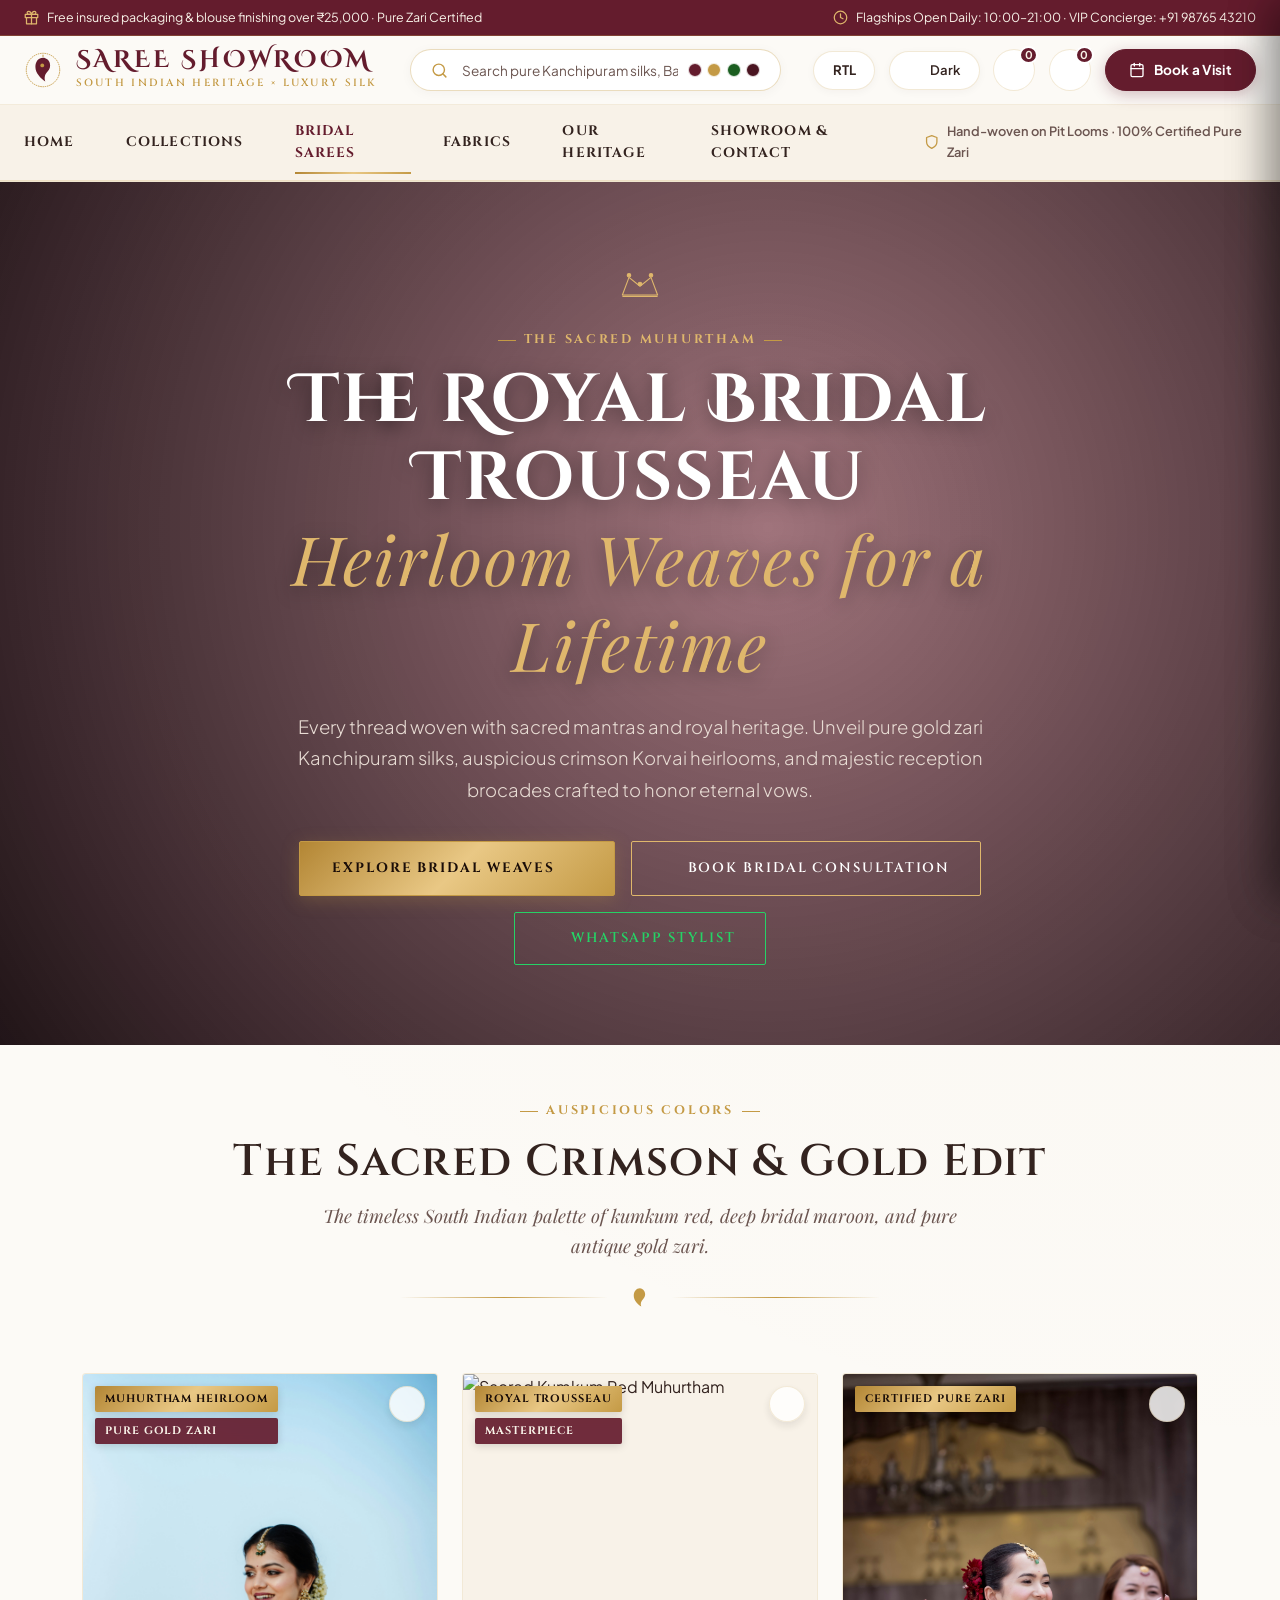
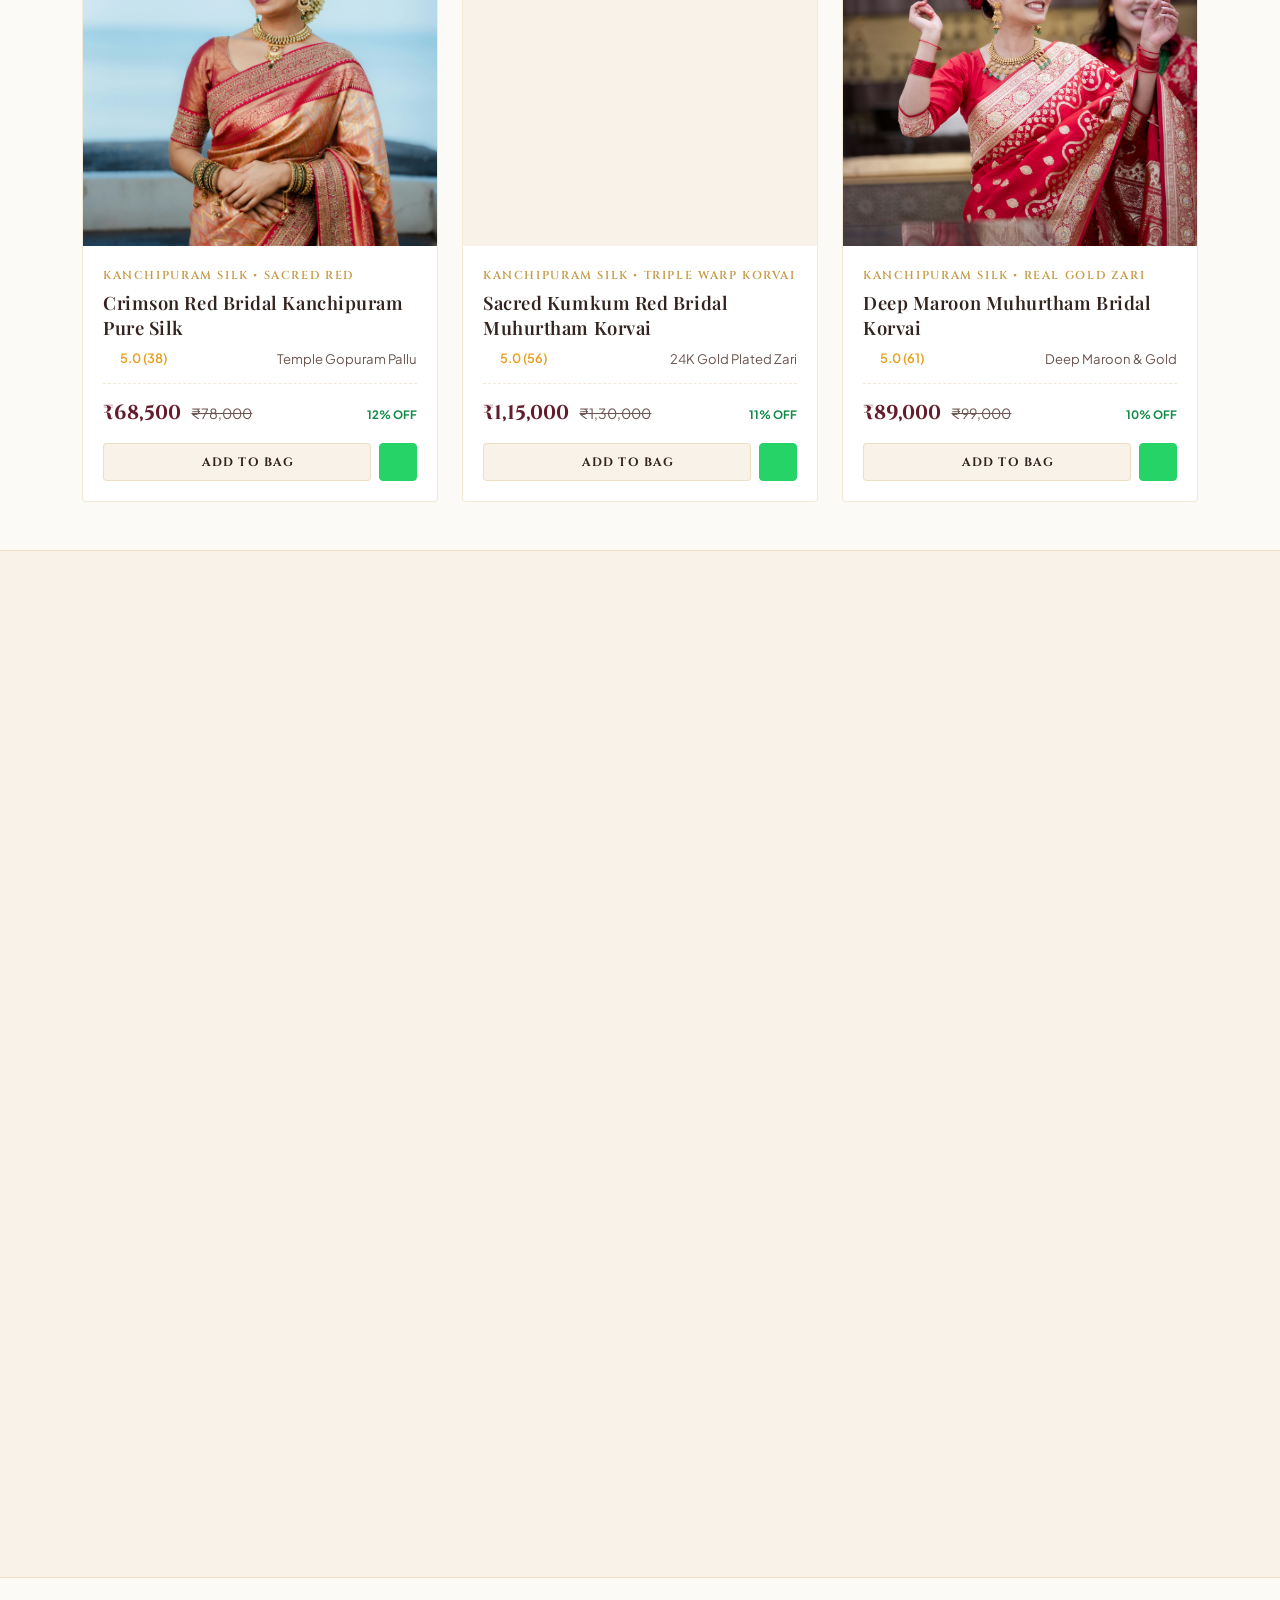
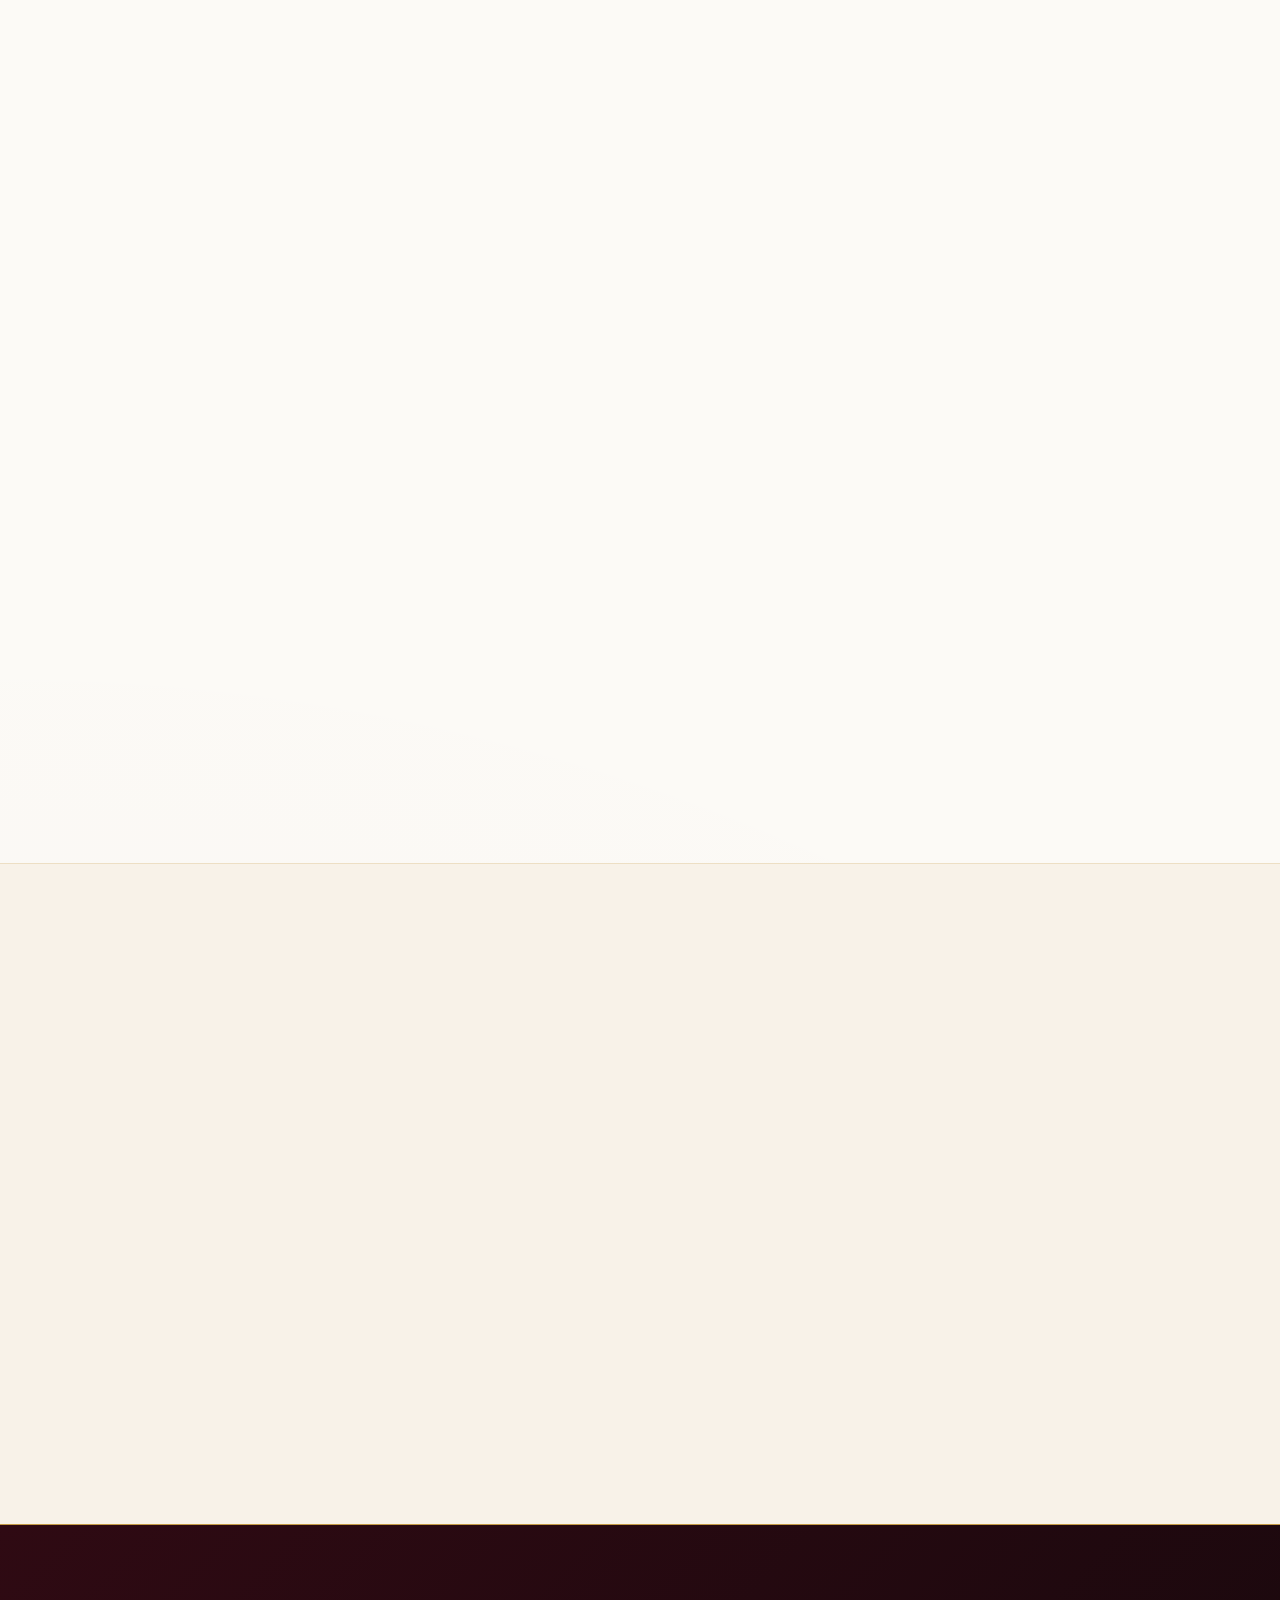
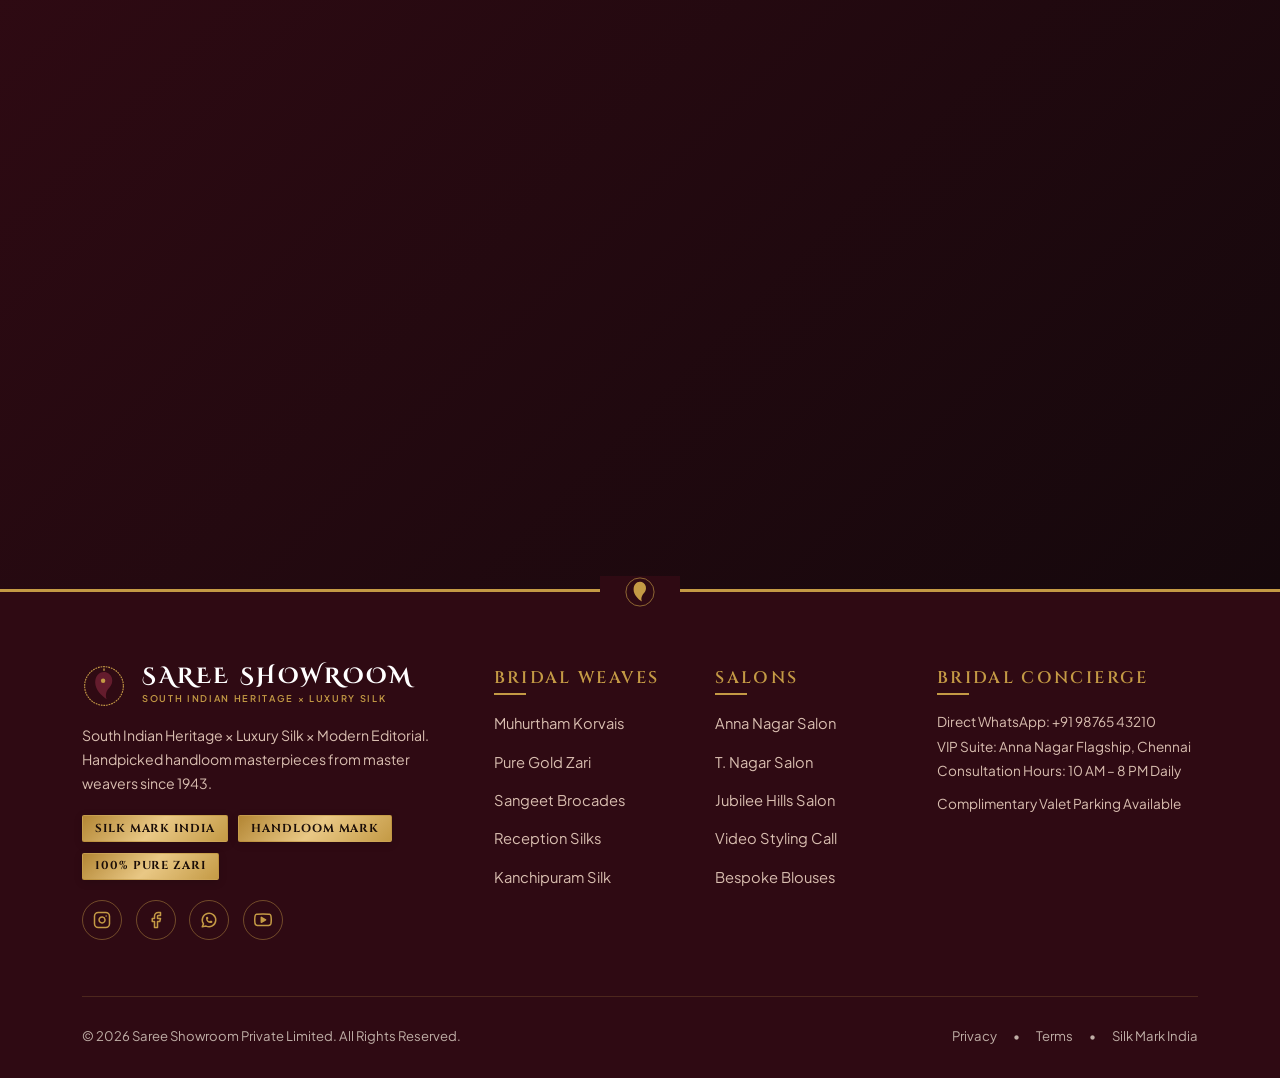
==== commit b8fd10ef: "fix: responsive navbar menu, top announcement visibility, hero button contrast, pillar alignment, vi" ====
--- a/bridal.html
+++ b/bridal.html
@@ -274,26 +274,96 @@
 
   <!-- Mobile Offcanvas Drawer -->
   <div class="offcanvas offcanvas-end offcanvas-luxury" tabindex="-1" id="mobileNavOffcanvas">
-    <div class="offcanvas-header">
-      <div class="d-flex align-items-center gap-2">
-        <svg style="width: 24px; height: 24px;" viewBox="0 0 100 100">
-          <circle cx="50" cy="50" r="44" fill="none" stroke="#C49A45" stroke-width="3"/>
+    <div class="offcanvas-header border-bottom border-light">
+      <a href="index.html" class="d-flex align-items-center gap-2 text-decoration-none">
+        <svg style="width: 28px; height: 28px; flex-shrink: 0;" viewBox="0 0 100 100">
+          <circle cx="50" cy="50" r="44" fill="none" stroke="#C49A45" stroke-width="2.5" stroke-dasharray="4 2"/>
           <path d="M50 18 C38 18 30 28 30 42 C30 58 44 72 56 80 C52 70 56 60 62 54 C68 48 70 40 68 32 C66 24 58 18 50 18 Z" fill="#641C2D"/>
+          <circle cx="48" cy="38" r="5" fill="#C49A45"/>
+          <polygon points="50,8 52,14 50,16 48,14" fill="#C49A45"/>
         </svg>
-        <span style="font-family: var(--font-serif-heading); font-weight: 700; color: var(--color-maroon); font-size: 1.1rem; letter-spacing: 0.1em;">SAREE SHOWROOM</span>
-      </div>
+        <div class="d-flex flex-column">
+          <span style="font-family: var(--font-serif-display); font-weight: 700; color: var(--color-maroon); font-size: 1.05rem; letter-spacing: 0.1em; line-height: 1.1;">SAREE SHOWROOM</span>
+          <span style="font-size: 0.55rem; color: var(--color-gold); letter-spacing: 0.15em; text-transform: uppercase;">South Indian Heritage × Luxury Silk</span>
+        </div>
+      </a>
       <button type="button" class="btn-close" data-bs-dismiss="offcanvas" aria-label="Close"></button>
     </div>
 
     <div class="offcanvas-body">
+      <!-- Navigation Links (Matching Web View Hierarchy) -->
       <ul class="mobile-nav-links">
-        <li><a href="index.html">Home 1 — Classical Heritage <i data-lucide="chevron-right" style="width: 16px; height: 16px;"></i></a></li>
-        <li><a href="home-2.html">Home 2 — Royal Editorial Atelier <i data-lucide="chevron-right" style="width: 16px; height: 16px;"></i></a></li>
-        <li><a href="collections.html">All Collections <i data-lucide="chevron-right" style="width: 16px; height: 16px;"></i></a></li>
-        <li><a href="bridal.html" class="active">Bridal Sarees & Muhurtham <i data-lucide="chevron-right" style="width: 16px; height: 16px;"></i></a></li>
-        <li><a href="contact.html">Showroom & Contact <i data-lucide="chevron-right" style="width: 16px; height: 16px;"></i></a></li>
+        <li class="mobile-nav-item">
+          <a class="mobile-nav-link d-flex justify-content-between align-items-center" data-bs-toggle="collapse" href="#mobileHomeSubmenu" role="button" aria-expanded="false">
+            <span>Home</span>
+            <i data-lucide="chevron-down" style="width: 18px; height: 18px;"></i>
+          </a>
+          <div class="collapse" id="mobileHomeSubmenu">
+            <ul class="mobile-subnav-list">
+              <li><a href="index.html">• Home 1 — Classical Heritage</a></li>
+              <li><a href="home-2.html">• Home 2 — Royal Editorial Atelier</a></li>
+            </ul>
+          </div>
+        </li>
+
+        <li class="mobile-nav-item">
+          <a class="mobile-nav-link d-flex justify-content-between align-items-center" data-bs-toggle="collapse" href="#mobileCollectionsSubmenu" role="button" aria-expanded="false">
+            <span>Collections</span>
+            <i data-lucide="chevron-down" style="width: 18px; height: 18px;"></i>
+          </a>
+          <div class="collapse" id="mobileCollectionsSubmenu">
+            <ul class="mobile-subnav-list">
+              <li><a href="collections.html">• All Vault Collections</a></li>
+              <li><a href="collections.html?fabric=kanchipuram">• Kanchipuram Silk (GI Certified)</a></li>
+              <li><a href="collections.html?fabric=banarasi">• Banarasi Brocades</a></li>
+              <li><a href="collections.html?fabric=soft-silk">• Mulberry Soft Silk</a></li>
+              <li><a href="collections.html?fabric=cotton">• Chettinad Cotton Sarees</a></li>
+              <li><a href="collections.html?fabric=linen">• Linen Sarees</a></li>
+              <li><a href="collections.html?fabric=organza">• Organza & Tissue Silks</a></li>
+              <li><a href="collections.html?fabric=handloom">• Handloom Classics</a></li>
+            </ul>
+          </div>
+        </li>
+
+        <li class="mobile-nav-item">
+          <a href="bridal.html" class="mobile-nav-link d-flex justify-content-between align-items-center active">
+            <span>Bridal Sarees & Muhurtham</span>
+            <i data-lucide="chevron-right" style="width: 18px; height: 18px;"></i>
+          </a>
+        </li>
+
+        <li class="mobile-nav-item">
+          <a class="mobile-nav-link d-flex justify-content-between align-items-center" data-bs-toggle="collapse" href="#mobileFabricsSubmenu" role="button" aria-expanded="false">
+            <span>Fabrics</span>
+            <i data-lucide="chevron-down" style="width: 18px; height: 18px;"></i>
+          </a>
+          <div class="collapse" id="mobileFabricsSubmenu">
+            <ul class="mobile-subnav-list">
+              <li><a href="collections.html?fabric=kanchipuram">• Pure Kanchipuram Silk</a></li>
+              <li><a href="collections.html?fabric=banarasi">• Banarasi Katan Silk</a></li>
+              <li><a href="collections.html?fabric=soft-silk">• Mulberry Soft Silk</a></li>
+              <li><a href="collections.html?fabric=cotton">• Chettinad Cotton</a></li>
+              <li><a href="collections.html?fabric=organza">• Tissue & Organza</a></li>
+            </ul>
+          </div>
+        </li>
+
+        <li class="mobile-nav-item">
+          <a href="index.html#heritage" class="mobile-nav-link d-flex justify-content-between align-items-center">
+            <span>Our Heritage</span>
+            <i data-lucide="chevron-right" style="width: 18px; height: 18px;"></i>
+          </a>
+        </li>
+
+        <li class="mobile-nav-item">
+          <a href="contact.html" class="mobile-nav-link d-flex justify-content-between align-items-center">
+            <span>Showroom & Contact</span>
+            <i data-lucide="chevron-right" style="width: 18px; height: 18px;"></i>
+          </a>
+        </li>
       </ul>
 
+      <!-- Quick Action Pills inside Drawer (Wishlist, Cart, Search, WhatsApp) -->
       <div class="mobile-actions-bar">
         <div class="mobile-action-pill open-wishlist-btn" data-bs-dismiss="offcanvas">
           <i data-lucide="heart" style="width: 18px; height: 18px;"></i>
@@ -313,18 +383,23 @@
         </a>
       </div>
 
+      <!-- Theme & RTL Toggles inside Hamburger Drawer -->
       <div class="mobile-toggles-row">
-        <button class="btn btn-outline-gold w-50 py-2 d-flex align-items-center justify-content-center gap-2 theme-toggle-btn" style="font-size: 0.78rem;">
-          <i data-lucide="moon" class="theme-icon" style="width: 16px; height: 16px;"></i> Theme Mode
+        <button class="btn btn-outline-gold w-50 py-2 d-flex align-items-center justify-content-center gap-2 theme-toggle-btn" style="height: 42px; font-size: 0.8rem;">
+          <i data-lucide="moon" class="theme-icon" style="width: 18px; height: 18px;"></i>
+          <span>Theme Mode</span>
         </button>
-        <button class="btn btn-outline-gold w-50 py-2 d-flex align-items-center justify-content-center gap-2 rtl-toggle-btn" style="font-size: 0.78rem;">
-          <span class="rtl-label" style="font-weight: 700;">RTL</span> Direction
+        <button class="btn btn-outline-gold w-50 py-2 d-flex align-items-center justify-content-center gap-2 rtl-toggle-btn" style="height: 42px; font-size: 0.8rem;">
+          <span class="rtl-label" style="font-weight: 700;">RTL</span>
+          <span>Direction</span>
         </button>
       </div>
 
+      <!-- Book Showroom Visit Button inside Drawer -->
       <div class="mt-3">
-        <button class="btn-gold w-100 py-3" data-bs-toggle="modal" data-bs-target="#appointmentModal" data-bs-dismiss="offcanvas">
-          <i data-lucide="calendar" style="width: 16px; height: 16px;"></i> Book Private Bridal Salon
+        <button class="btn-gold w-100 py-3 d-flex align-items-center justify-content-center gap-2" data-bs-toggle="modal" data-bs-target="#appointmentModal" data-bs-dismiss="offcanvas" style="height: 46px; font-size: 0.86rem; font-weight: 700;">
+          <i data-lucide="calendar" style="width: 18px; height: 18px;"></i>
+          <span>Book Private Bridal Salon</span>
         </button>
       </div>
 
@@ -998,9 +1073,18 @@
       <div class="row g-4 justify-content-between">
         
         <div class="col-lg-4 col-md-6">
-          <h3 style="font-family: var(--font-serif-display); font-size: 1.4rem; color: #FFFFFF; letter-spacing: 0.12em; margin-bottom: 1rem;">
-            SAREE SHOWROOM
-          </h3>
+          <a href="index.html" class="brand-logo-group mb-3 d-inline-flex align-items-center gap-3" aria-label="Saree Showroom Home" style="text-decoration: none;">
+            <svg class="brand-emblem-svg" viewBox="0 0 100 100" style="width: 44px; height: 44px; flex-shrink: 0;">
+              <circle cx="50" cy="50" r="44" fill="none" stroke="#C49A45" stroke-width="2.5" stroke-dasharray="4 2"/>
+              <path d="M50 18 C38 18 30 28 30 42 C30 58 44 72 56 80 C52 70 56 60 62 54 C68 48 70 40 68 32 C66 24 58 18 50 18 Z" fill="#641C2D"/>
+              <circle cx="48" cy="38" r="5" fill="#C49A45"/>
+              <polygon points="50,8 52,14 50,16 48,14" fill="#C49A45"/>
+            </svg>
+            <div class="brand-title-wrap" style="display: flex; flex-direction: column;">
+              <span class="brand-name" style="font-family: var(--font-serif-display); font-size: 1.35rem; color: #FFFFFF; letter-spacing: 0.12em; line-height: 1.15;">SAREE SHOWROOM</span>
+              <span class="brand-tagline" style="font-size: 0.58rem; color: var(--color-gold); letter-spacing: 0.18em; text-transform: uppercase; font-family: var(--font-sans-body); margin-top: 2px;">South Indian Heritage × Luxury Silk</span>
+            </div>
+          </a>
           <p style="color: #D9BEB0; font-size: 0.88rem; line-height: 1.7; margin-bottom: 1.25rem;">
             South Indian Heritage × Luxury Silk × Modern Editorial. Handpicked handloom masterpieces from master weavers since 1943.
           </p>
--- a/css/style.css
+++ b/css/style.css
@@ -1139,6 +1139,31 @@
   padding-left: 6px;
 }
 
+.mobile-subnav-list {
+  list-style: none;
+  padding: 0.5rem 0 0.5rem 1rem;
+  margin: 0;
+  display: flex;
+  flex-direction: column;
+  gap: 0.45rem;
+}
+
+.mobile-subnav-list li a {
+  font-family: var(--font-sans-body) !important;
+  font-size: 0.92rem !important;
+  text-transform: none !important;
+  letter-spacing: 0.02em !important;
+  color: var(--color-text-muted) !important;
+  border-bottom: none !important;
+  padding: 0.25rem 0 !important;
+}
+
+.mobile-subnav-list li a:hover,
+.mobile-subnav-list li a.active {
+  color: var(--color-gold) !important;
+  padding-left: 4px !important;
+}
+
 .mobile-actions-bar {
   display: grid;
   grid-template-columns: repeat(4, 1fr);
@@ -1450,6 +1475,7 @@
   display: grid;
   grid-template-columns: 1fr auto;
   gap: 0.5rem;
+  align-items: center;
 }
 
 .btn-card-add {
@@ -1461,14 +1487,23 @@
   font-weight: 700;
   text-transform: uppercase;
   letter-spacing: 0.1em;
-  padding: 0.65rem 0.75rem;
-  border-radius: 2px;
+  height: 38px;
+  padding: 0 0.85rem;
+  border-radius: 4px;
   cursor: pointer;
   transition: var(--transition-fast);
-  display: flex;
+  display: inline-flex;
   align-items: center;
   justify-content: center;
-  gap: 0.4rem;
+  gap: 0.45rem;
+  line-height: 1;
+}
+
+.btn-card-add svg,
+.btn-card-add i {
+  width: 16px;
+  height: 16px;
+  flex-shrink: 0;
 }
 
 .btn-card-add:hover {
@@ -1483,17 +1518,26 @@
   color: #FFFFFF;
   width: 38px;
   height: 38px;
-  border-radius: 2px;
-  display: flex;
+  border-radius: 4px;
+  display: inline-flex;
   align-items: center;
   justify-content: center;
   cursor: pointer;
   transition: var(--transition-fast);
+  text-decoration: none;
+}
+
+.btn-card-whatsapp svg,
+.btn-card-whatsapp i {
+  width: 16px;
+  height: 16px;
+  flex-shrink: 0;
 }
 
 .btn-card-whatsapp:hover {
   background: #1DA851;
-  transform: scale(1.05);
+  color: #FFFFFF;
+  transform: translateY(-2px);
 }
 
 /* ==========================================================================
@@ -1634,7 +1678,7 @@
   position: relative;
   padding-top: 4.5rem;
   padding-bottom: 2rem;
-  margin-top: 5rem;
+  margin-top: 0;
 }
 
 .footer-top-ornament {
--- a/css/components.css
+++ b/css/components.css
@@ -472,6 +472,7 @@
   border-top: 1px solid var(--color-gold);
   border-bottom: 1px solid var(--color-gold);
   text-align: center;
+  margin-bottom: 0 !important;
 }
 
 .showroom-cta-box {
@@ -998,30 +999,40 @@
   transform: scale(1.04);
 }
 
-/* Video Play Badge on Overlap Gallery */
+/* Video Play Badge on Overlap Gallery - High Contrast */
 .btn-video-play-floating {
   position: absolute;
   top: 50%;
   left: 50%;
   transform: translate(-50%, -50%);
-  width: 64px;
-  height: 64px;
+  width: 68px;
+  height: 68px;
   border-radius: 50%;
-  background: rgba(100, 28, 45, 0.9);
-  border: 2px solid var(--color-gold);
-  color: var(--color-gold);
+  background: var(--color-gold);
+  border: 2.5px solid #FFFFFF;
+  color: #1A0D08;
   display: flex;
   align-items: center;
   justify-content: center;
   cursor: pointer;
-  box-shadow: 0 0 25px rgba(196, 154, 69, 0.5);
+  box-shadow: 0 6px 30px rgba(0, 0, 0, 0.6);
   transition: var(--transition-fast);
   z-index: 3;
 }
 
+.btn-video-play-floating svg,
+.btn-video-play-floating i {
+  fill: #1A0D08 !important;
+  color: #1A0D08 !important;
+  width: 26px;
+  height: 26px;
+  margin-left: 3px;
+}
+
 .btn-video-play-floating:hover {
-  background: var(--color-gold);
-  color: #1A0D08;
+  background: #FFFFFF;
+  color: #641C2D;
+  border-color: var(--color-gold);
   transform: translate(-50%, -50%) scale(1.1);
 }
 
--- a/css/responsive.css
+++ b/css/responsive.css
@@ -48,8 +48,24 @@
    ALL OTHER NAV LINKS & ICONS RESIDE INSIDE THE HAMBURGER DRAWER.
    ========================================================================== */
 @media (max-width: 1024px) {
-  /* Hide Tier 1 and Tier 3 on mobile/tablet */
-  .header-tier-top,
+  /* Tier 1 (Announcement Bar) remains visible before navbar as requested */
+  .header-tier-top {
+    display: block !important;
+    padding: 0.4rem 0.75rem !important;
+    font-size: 0.75rem !important;
+  }
+
+  .header-top-inner {
+    justify-content: center !important;
+    text-align: center !important;
+    gap: 0.75rem !important;
+  }
+
+  .header-top-item {
+    font-size: 0.74rem !important;
+  }
+
+  /* Hide Tier 3 desktop link ribbon on mobile/tablet (lives inside hamburger) */
   .header-tier-nav {
     display: none !important;
   }
@@ -84,6 +100,162 @@
 
   .brand-tagline {
     font-size: 0.55rem;
+  }
+
+  /* Point 1: Unified button and icon sizes in mobile/tablet hamburger drawer */
+  .mobile-actions-bar {
+    display: grid !important;
+    grid-template-columns: repeat(4, 1fr) !important;
+    gap: 0.5rem !important;
+    padding: 1rem 0 !important;
+  }
+
+  .mobile-action-pill {
+    display: flex !important;
+    flex-direction: column !important;
+    align-items: center !important;
+    justify-content: center !important;
+    height: 64px !important;
+    padding: 0.4rem 0.25rem !important;
+    border-radius: 4px !important;
+    background: var(--color-surface) !important;
+    border: 1px solid var(--color-border) !important;
+    color: var(--color-dark-brown) !important;
+    font-size: 0.72rem !important;
+    font-weight: 600 !important;
+    gap: 0.35rem !important;
+    transition: var(--transition-fast) !important;
+    cursor: pointer !important;
+    text-decoration: none !important;
+  }
+
+  .mobile-action-pill svg,
+  .mobile-action-pill i {
+    width: 18px !important;
+    height: 18px !important;
+    flex-shrink: 0 !important;
+  }
+
+  .mobile-action-pill:hover {
+    background: var(--color-gold) !important;
+    color: #1A0D08 !important;
+    border-color: var(--color-gold) !important;
+  }
+
+  .mobile-toggles-row {
+    display: flex !important;
+    gap: 0.5rem !important;
+    margin-top: 0.75rem !important;
+  }
+
+  .mobile-toggles-row .btn {
+    height: 44px !important;
+    font-size: 0.82rem !important;
+    font-weight: 600 !important;
+    display: inline-flex !important;
+    align-items: center !important;
+    justify-content: center !important;
+    gap: 0.5rem !important;
+    border-radius: 4px !important;
+  }
+
+  .mobile-toggles-row .btn svg,
+  .mobile-toggles-row .btn i {
+    width: 18px !important;
+    height: 18px !important;
+    flex-shrink: 0 !important;
+  }
+
+  .offcanvas-luxury .btn-gold {
+    height: 48px !important;
+    font-size: 0.88rem !important;
+    font-weight: 700 !important;
+    display: inline-flex !important;
+    align-items: center !important;
+    justify-content: center !important;
+    gap: 0.5rem !important;
+    border-radius: 4px !important;
+  }
+
+  .offcanvas-luxury .btn-gold svg,
+  .offcanvas-luxury .btn-gold i {
+    width: 18px !important;
+    height: 18px !important;
+    flex-shrink: 0 !important;
+  }
+
+  /* Point 3: Hero section high-contrast buttons in mobile/tablet view */
+  .hero-editorial .btn-gold {
+    background: #C49A45 !important;
+    color: #1A0D08 !important;
+    font-weight: 700 !important;
+    border: 1px solid #C49A45 !important;
+    box-shadow: 0 4px 15px rgba(0, 0, 0, 0.4) !important;
+  }
+
+  .hero-editorial .btn-outline-gold {
+    background: rgba(26, 13, 8, 0.88) !important;
+    backdrop-filter: blur(8px) !important;
+    color: #FFFFFF !important;
+    border: 1.5px solid #C49A45 !important;
+    font-weight: 700 !important;
+    text-shadow: 0 1px 2px rgba(0, 0, 0, 0.8) !important;
+    box-shadow: 0 4px 15px rgba(0, 0, 0, 0.4) !important;
+  }
+
+  .hero-editorial .btn-outline-gold:hover {
+    background: #C49A45 !important;
+    color: #1A0D08 !important;
+  }
+
+  /* Point 4: Value pillars text and icon alignment in mobile and tablet */
+  .value-pillars-bar .pillar-item {
+    flex-direction: column !important;
+    text-align: center !important;
+    align-items: center !important;
+    justify-content: center !important;
+    padding: 0.75rem 0.5rem !important;
+    gap: 0.5rem !important;
+  }
+
+  .value-pillars-bar .pillar-icon-box {
+    margin: 0 auto 0.25rem !important;
+  }
+
+  .value-pillars-bar .pillar-title {
+    font-size: 0.86rem !important;
+    line-height: 1.3 !important;
+    margin-bottom: 2px !important;
+  }
+
+  .value-pillars-bar .pillar-sub {
+    font-size: 0.72rem !important;
+    line-height: 1.35 !important;
+  }
+
+  /* Point 7: Cinematic reels card alignment in tab view */
+  .video-reels-section .row {
+    justify-content: center !important;
+  }
+
+  .video-reel-card {
+    max-width: 320px;
+    margin: 0 auto !important;
+  }
+
+  /* Point 8: Arched testimonial image centering on tab view */
+  .arched-testimonial-section .testimonial-arch-frame {
+    margin: 0 auto 1.5rem !important;
+  }
+
+  .arched-testimonial-section .testimonial-quote-wrap {
+    text-align: center !important;
+    padding: 0 !important;
+  }
+
+  .arched-testimonial-section .testimonial-quote-mark {
+    margin: 0 auto 0.5rem !important;
+    display: inline-block !important;
   }
 
   /* Grid adjustments for tablets and smaller screens */
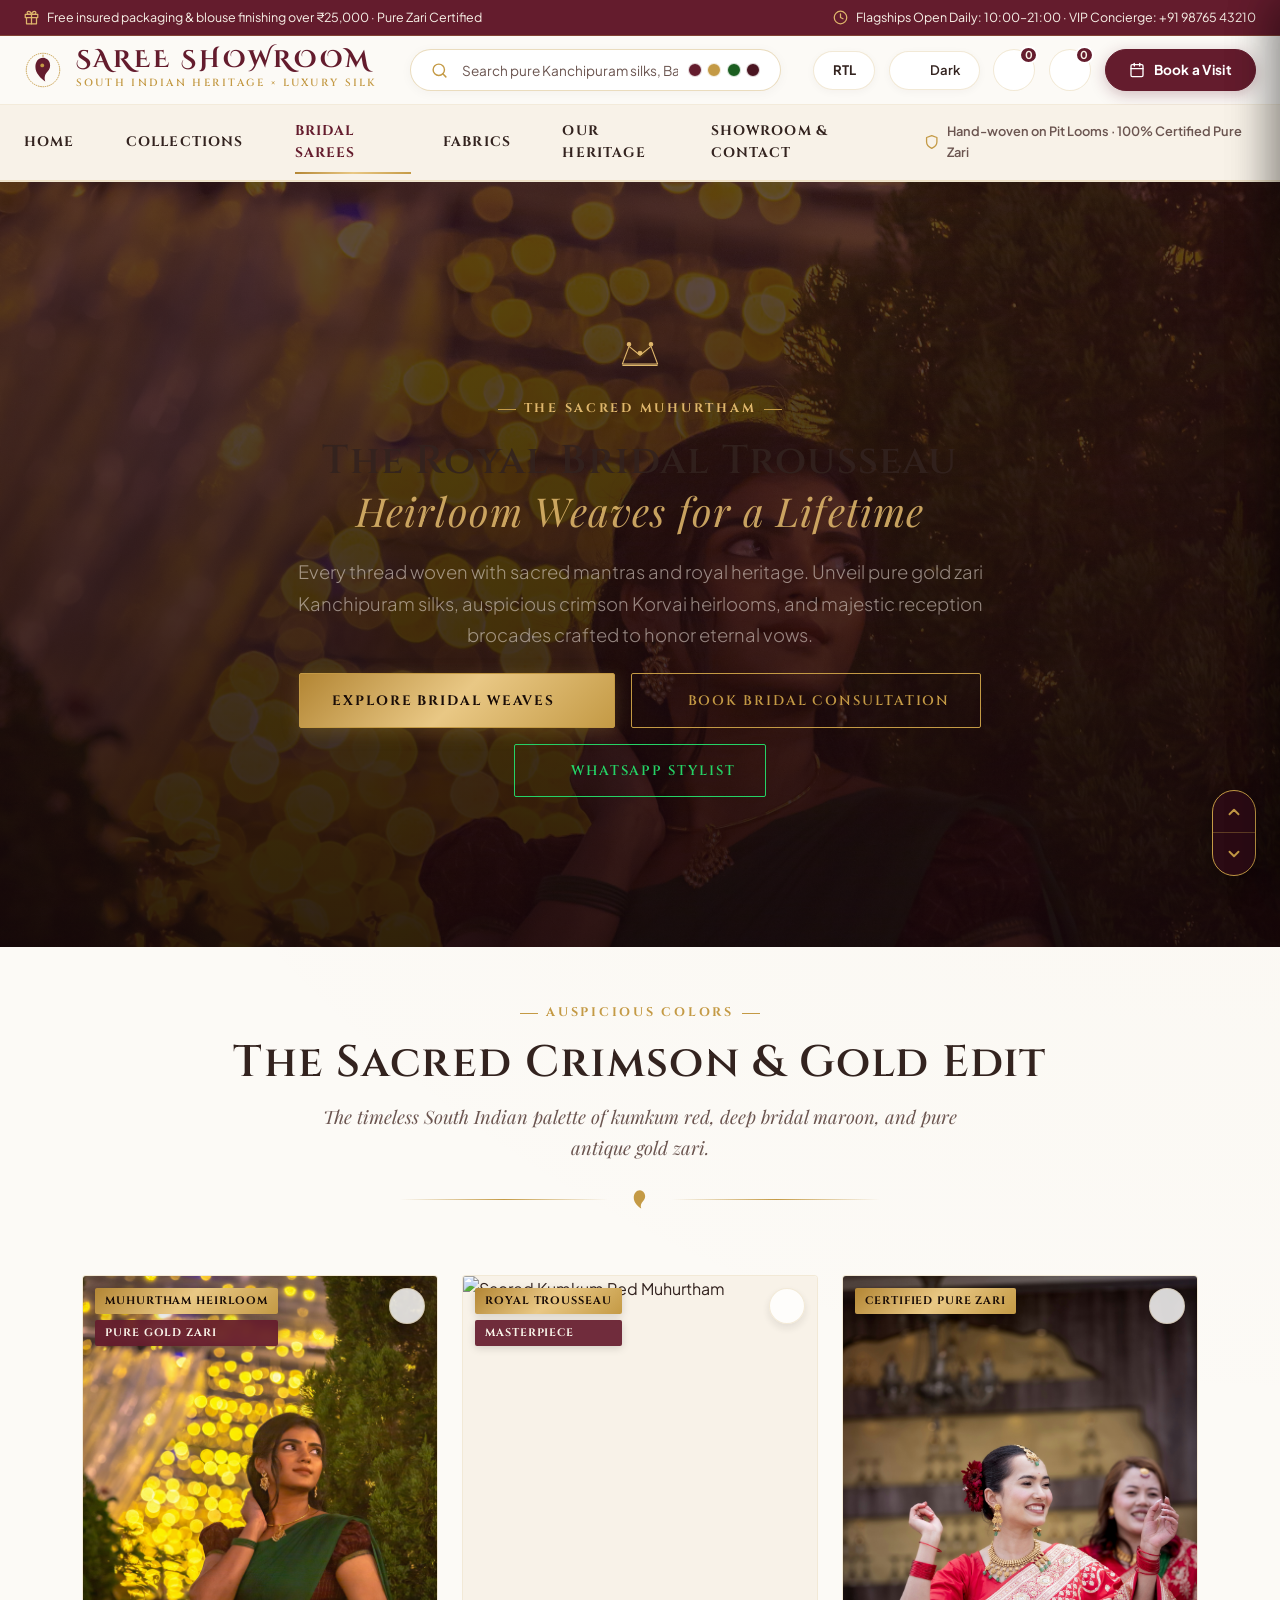
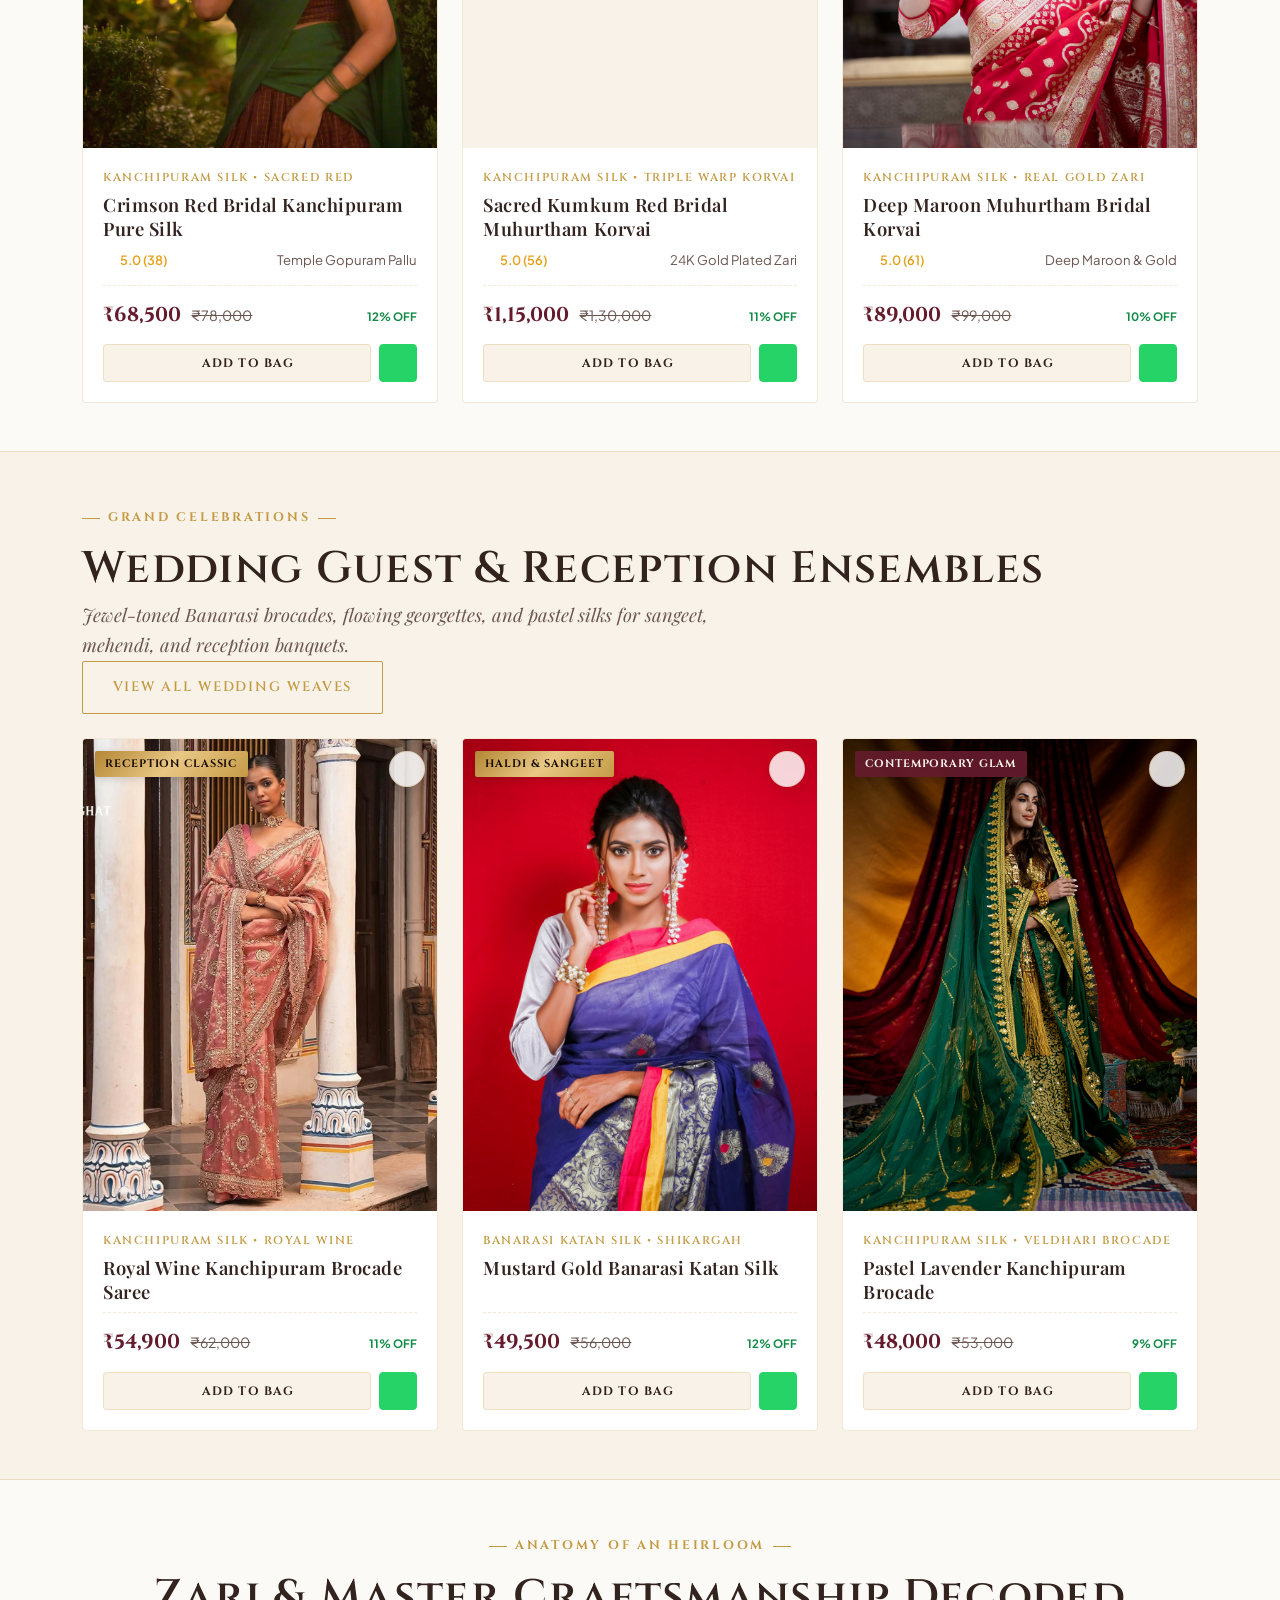
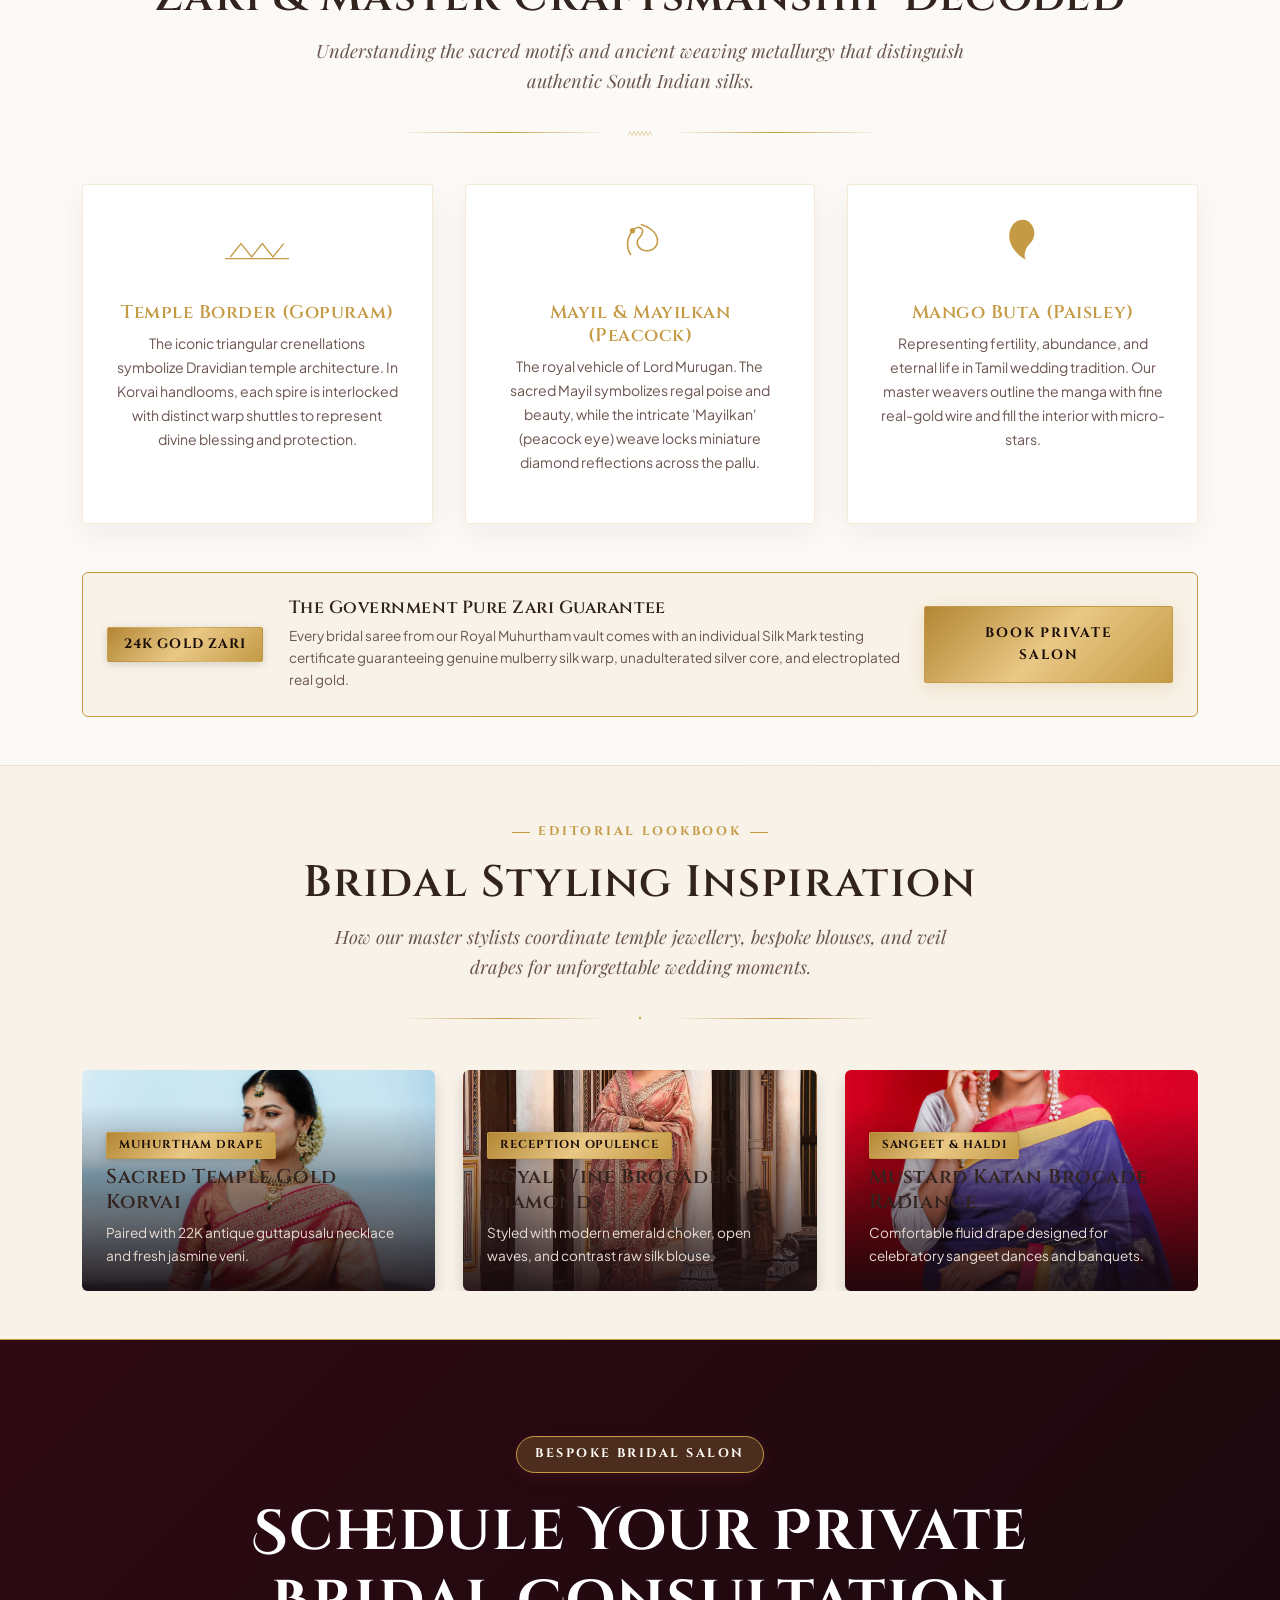
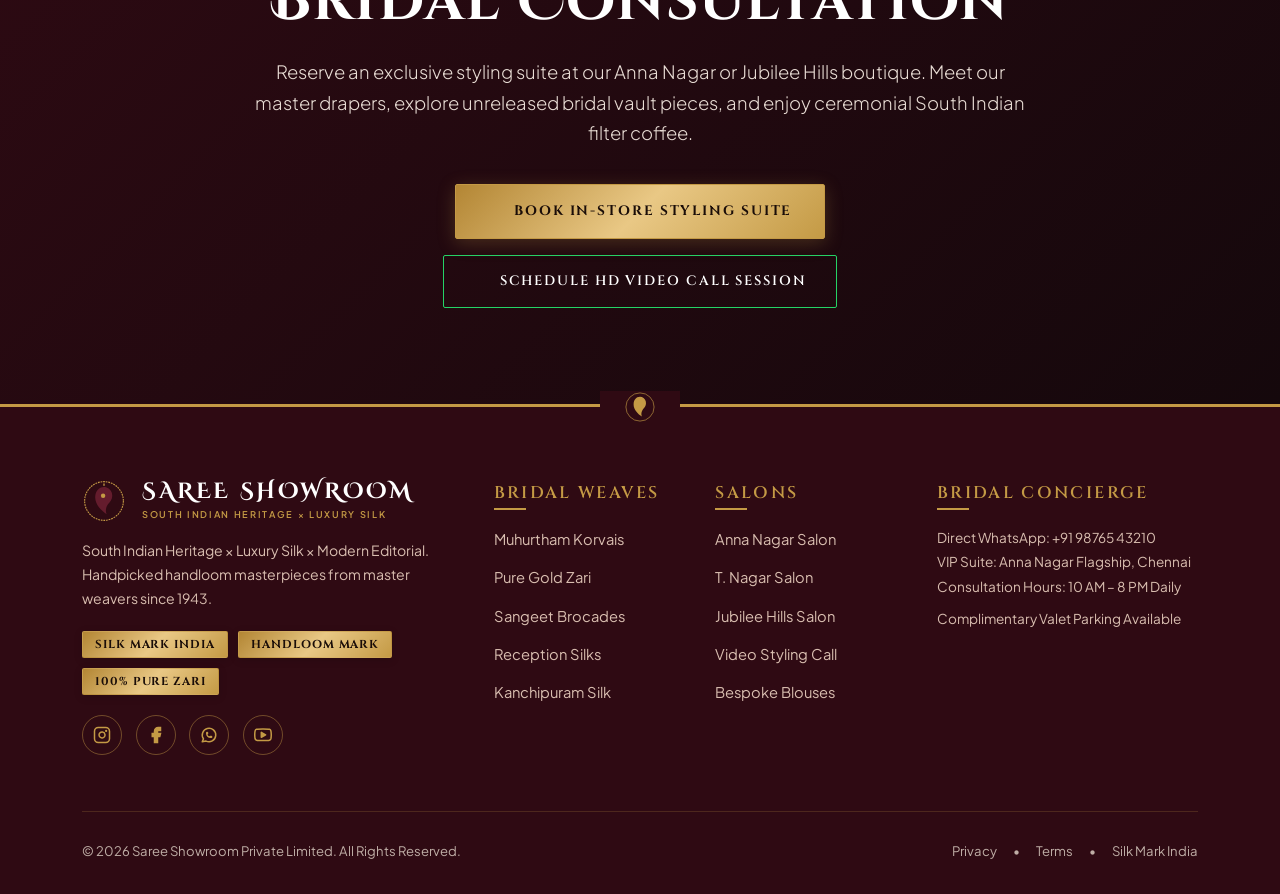
==== commit 06364399: "Fix UI issues 11-23: floating scroll widget, loading performance, contrast, button standardization, " ====
--- a/bridal.html
+++ b/bridal.html
@@ -443,8 +443,8 @@
               <span>Explore Bridal Weaves</span>
               <i data-lucide="arrow-down" style="width: 16px; height: 16px;"></i>
             </a>
-            <button class="btn-outline-gold" data-bs-toggle="modal" data-bs-target="#appointmentModal" style="color: #FFFFFF; border-color: var(--color-gold-light);">
-              <i data-lucide="sparkles" style="width: 16px; height: 16px; color: var(--color-gold-light);"></i>
+            <button class="btn-outline-gold" data-bs-toggle="modal" data-bs-target="#appointmentModal">
+              <i data-lucide="sparkles" style="width: 16px; height: 16px;"></i>
               <span>Book Bridal Consultation</span>
             </button>
             <a href="https://wa.me/919876543210?text=Hello%20Bridal%20Concierge,%20I%20am%20looking%20for%20Muhurtham%20Kanchipuram%20sarees." target="_blank" class="btn-outline-gold" style="border-color: #25D366; color: #25D366;">
@@ -480,9 +480,9 @@
         </div>
       </div>
 
-      <div class="row g-4 mt-3">
+      <div class="row g-4 mt-3 bridal-3card-row justify-content-center">
         
-        <!-- Bridal 1: Crimson Red Bridal Kanchipuram -->
+        <!-- Bridal 1: Crimson Red Bridal Kanchipuram (Watermark-free high-res drape) -->
         <div class="col-12 col-sm-6 col-lg-4" data-aos="fade-up">
           <div class="product-card">
             <div class="product-badges-group">
@@ -495,8 +495,8 @@
               </button>
             </div>
             <div class="product-media-wrapper" onclick="openQuickView('saree-01')">
-              <img src="IMGAE/shades-by-43-Rm9DL9DmGi4-unsplash.jpg" alt="Crimson Red Bridal Kanchipuram" class="product-img" />
-              <img src="https://images.unsplash.com/photo-1610030469983-98e550d6193c?auto=format&fit=crop&w=900&q=80" alt="Detail" class="product-img-hover" />
+              <img src="IMGAE/happysurd-photography-7q-Z4IrqyYY-unsplash.jpg" alt="Crimson Red Bridal Kanchipuram" class="product-img" />
+              <img src="IMGAE/shades-by-43-Rm9DL9DmGi4-unsplash.jpg" alt="Detail" class="product-img-hover" />
               <div class="product-quick-view-bar" onclick="event.stopPropagation(); openQuickView('saree-01');">
                 <button class="quick-view-btn"><i data-lucide="eye" style="width: 15px; height: 15px;"></i> Quick View</button>
               </div>
@@ -630,7 +630,7 @@
         <a href="collections.html?occasion=wedding" class="btn-outline-gold mt-3 mt-md-0">View All Wedding Weaves</a>
       </div>
 
-      <div class="row g-4">
+      <div class="row g-4 bridal-3card-row justify-content-center">
         
         <!-- Guest 1: Royal Wine Kanchipuram -->
         <div class="col-12 col-sm-6 col-lg-4" data-aos="fade-up">
@@ -976,7 +976,7 @@
           <button type="button" class="btn-close" data-bs-dismiss="modal"></button>
         </div>
         <div class="modal-body p-4 pt-0">
-          <div class="row g-4">
+          <div class="row g-4 bridal-3card-row justify-content-center">
             <div class="col-md-5">
               <div style="aspect-ratio: 3/4; border-radius: 4px; overflow: hidden; border: 1px solid var(--color-border);">
                 <img id="qvModalImage" src="" alt="Saree Preview" style="width: 100%; height: 100%; object-fit: cover;" />
@@ -1096,10 +1096,10 @@
 
           <div class="footer-social-row">
             <a href="https://instagram.com" target="_blank" class="social-link-btn" title="Instagram" aria-label="Instagram">
-              <svg xmlns="http://www.w3.org/2000/svg" width="18" height="18" viewBox="0 0 24 24" fill="none" stroke="currentColor" stroke-width="2" stroke-linecap="round" stroke-linejoin="round" aria-hidden="true"><rect x="2" y="2" width="20" height="20" rx="5" ry="5"></rect><path d="M16 11.37A4 4 0 1 1 12.63 8 4 4 0 0 1 16 11.37z"></path><line x1="17.5" y1="6.5" x2="17.51" y2="6.5"></line></svg>
+              <svg xmlns="http://www.w3.org/2000/svg" width="18" height="18" viewBox="0 0 24 24" fill="none" stroke="currentColor" stroke-width="2" stroke-linecap="round" stroke-linejoin="round" aria-hidden="true"><rect x="2" y="2" width="20" height="20" rx="5" ry="5"></rect><path d="M16 11.37A4 4 0 1 1 12.63 8 4 4 0 0 1 16 11.37z"></path><circle cx="17.5" cy="6.5" r="1.5" fill="currentColor" stroke="none"></circle></svg>
             </a>
             <a href="https://facebook.com" target="_blank" class="social-link-btn" title="Facebook" aria-label="Facebook">
-              <svg xmlns="http://www.w3.org/2000/svg" width="18" height="18" viewBox="0 0 24 24" fill="none" stroke="currentColor" stroke-width="2" stroke-linecap="round" stroke-linejoin="round" aria-hidden="true"><path d="M18 2h-3a5 5 0 0 0-5 5v3H7v4h3v8h4v-8h3l1-4h-4V7a1 1 0 0 1 1-1h3z"></path></svg>
+              <svg xmlns="http://www.w3.org/2000/svg" width="18" height="18" viewBox="0 0 24 24" fill="currentColor" stroke="none" aria-hidden="true"><path d="M18 2h-3a5 5 0 0 0-5 5v3H7v4h3v8h4v-8h3l1-4h-4V7a1 1 0 0 1 1-1h3z"></path></svg>
             </a>
             <a href="https://wa.me/919876543210" target="_blank" class="social-link-btn" title="WhatsApp" aria-label="WhatsApp">
               <svg xmlns="http://www.w3.org/2000/svg" width="18" height="18" viewBox="0 0 24 24" fill="none" stroke="currentColor" stroke-width="2" stroke-linecap="round" stroke-linejoin="round" aria-hidden="true"><path d="M3 21l1.65-3.8a9 9 0 1 1 3.4 2.9L3 21"></path><path d="M9 10a.5.5 0 0 0 1 0V9a.5.5 0 0 0-1 0v1a5 5 0 0 0 5 5h1a.5.5 0 0 0 0-1h-1a.5.5 0 0 0 0 1"></path></svg>
@@ -1166,6 +1166,20 @@
   
   <script src="js/products-data.js"></script>
   <script src="js/main.js"></script>
+  <!-- Floating Scroll Navigation Widget (Top & Bottom) -->
+  <div class="floating-scroll-widget" id="floatingScrollWidget" aria-label="Page Scroll Navigation">
+    <button type="button" class="scroll-nav-btn scroll-to-top-btn" id="scrollTopBtn" title="Scroll to Top" aria-label="Scroll to Top">
+      <svg viewBox="0 0 24 24" width="18" height="18" fill="none" stroke="currentColor" stroke-width="2.5" stroke-linecap="round" stroke-linejoin="round">
+        <polyline points="18 15 12 9 6 15"></polyline>
+      </svg>
+    </button>
+    <button type="button" class="scroll-nav-btn scroll-to-bottom-btn" id="scrollBottomBtn" title="Scroll to Bottom" aria-label="Scroll to Bottom">
+      <svg viewBox="0 0 24 24" width="18" height="18" fill="none" stroke="currentColor" stroke-width="2.5" stroke-linecap="round" stroke-linejoin="round">
+        <polyline points="6 9 12 15 18 9"></polyline>
+      </svg>
+    </button>
+  </div>
+
 </body>
 </html>
 
--- a/css/style.css
+++ b/css/style.css
@@ -934,22 +934,28 @@
 }
 
 /* Mega Menu Position in Tier 3 */
+.header-tier-nav {
+  position: relative;
+}
+
 .mega-menu-wrapper {
   position: absolute;
   top: 100%;
-  left: 50%;
-  transform: translateX(-50%) translateY(12px);
-  width: 980px;
-  max-width: 95vw;
+  left: 0;
+  right: 0;
+  margin: 0 auto;
+  width: 100%;
+  max-width: 1080px;
   background: var(--color-card-bg);
   border: 1px solid var(--color-border);
-  box-shadow: var(--shadow-dropdown);
-  border-radius: 4px;
-  padding: 2rem;
+  box-shadow: 0 16px 45px rgba(0, 0, 0, 0.2);
+  border-radius: 6px;
+  padding: 1.75rem 2rem;
   opacity: 0;
   visibility: hidden;
   pointer-events: none;
-  transition: var(--transition-smooth);
+  transition: opacity 0.25s ease, transform 0.25s ease, visibility 0.25s ease;
+  transform: translateY(10px);
   z-index: 1050;
 }
 
@@ -957,13 +963,14 @@
   opacity: 1;
   visibility: visible;
   pointer-events: auto;
-  transform: translateX(-50%) translateY(0);
+  transform: translateY(0);
 }
 
 .mega-menu-grid {
   display: grid;
-  grid-template-columns: repeat(4, 1fr);
+  grid-template-columns: repeat(3, 1fr) 240px;
   gap: 1.75rem;
+  align-items: start;
 }
 
 .mega-column-title {
@@ -1005,7 +1012,8 @@
   position: relative;
   border-radius: 4px;
   overflow: hidden;
-  aspect-ratio: 3/4;
+  height: 250px;
+  width: 100%;
   border: 1px solid var(--color-border);
 }
 
@@ -1862,3 +1870,105 @@
   left: auto;
   right: 0;
 }
+
+/* ==========================================================================
+   Point 11: Floating Top to Bottom Navigation Control
+   ========================================================================== */
+.floating-scroll-widget {
+  position: fixed;
+  bottom: 24px;
+  right: 24px;
+  display: flex;
+  flex-direction: column;
+  background: #2B0B14;
+  border: 1.5px solid var(--color-gold);
+  border-radius: 999px;
+  box-shadow: 0 8px 24px rgba(0, 0, 0, 0.4);
+  z-index: 1040;
+  overflow: hidden;
+  transition: transform 0.25s ease, opacity 0.25s ease, box-shadow 0.25s ease;
+}
+
+.floating-scroll-widget:hover {
+  transform: translateY(-2px);
+  box-shadow: 0 12px 28px rgba(0, 0, 0, 0.55);
+}
+
+.scroll-nav-btn {
+  background: transparent;
+  border: none;
+  color: var(--color-gold);
+  width: 42px;
+  height: 42px;
+  display: flex;
+  align-items: center;
+  justify-content: center;
+  cursor: pointer;
+  padding: 0;
+  transition: background 0.2s ease, color 0.2s ease;
+}
+
+.scroll-nav-btn svg {
+  width: 18px;
+  height: 18px;
+  stroke-width: 2.5;
+  transition: transform 0.2s ease;
+}
+
+.scroll-nav-btn:hover {
+  background: var(--color-gold);
+  color: #1A0D08;
+}
+
+.scroll-nav-btn.scroll-to-top-btn {
+  border-bottom: 1px solid rgba(196, 154, 69, 0.35);
+}
+
+.scroll-nav-btn.scroll-to-top-btn:hover svg {
+  transform: translateY(-2px);
+}
+
+.scroll-nav-btn.scroll-to-bottom-btn:hover svg {
+  transform: translateY(2px);
+}
+
+/* ==========================================================================
+   Point 17: Atelier Cinema Motion Section Equal Buttons
+   ========================================================================== */
+.cinema-actions-group {
+  display: flex;
+  flex-wrap: wrap;
+  gap: 1rem;
+  align-items: center;
+}
+
+.cinema-actions-group .btn-gold,
+.cinema-actions-group .btn-outline-gold {
+  height: 48px !important;
+  display: inline-flex !important;
+  align-items: center !important;
+  justify-content: center !important;
+  gap: 0.55rem !important;
+  padding: 0 1.6rem !important;
+  font-size: 0.86rem !important;
+  font-weight: 700 !important;
+  letter-spacing: 0.08em !important;
+  text-transform: uppercase !important;
+  box-sizing: border-box !important;
+  border-radius: 4px !important;
+  margin: 0 !important;
+}
+
+/* ==========================================================================
+   Point 21: Bridal Auspicious & Grand Celebrations 3rd Card Centering
+   ========================================================================== */
+@media (min-width: 576px) and (max-width: 991px) {
+  .bridal-3card-row {
+    justify-content: center !important;
+  }
+  .bridal-3card-row > .col-12:nth-child(3) {
+    margin-left: auto !important;
+    margin-right: auto !important;
+  }
+}
+
--- a/css/components.css
+++ b/css/components.css
@@ -37,17 +37,24 @@
   display: inline-flex;
   align-items: center;
   gap: 0.5rem;
-  background: rgba(196, 154, 69, 0.2);
-  border: 1px solid var(--color-gold);
-  color: #F8F2E8;
+  background: #641C2D;
+  border: 1.5px solid var(--color-gold);
+  color: #FFFDF8;
   font-family: var(--font-serif-heading);
   font-size: 0.78rem;
   font-weight: 700;
   letter-spacing: 0.2em;
   text-transform: uppercase;
-  padding: 0.45rem 1rem;
-  border-radius: 2px;
+  padding: 0.45rem 1.1rem;
+  border-radius: 999px;
   margin-bottom: 1.5rem;
+  box-shadow: 0 4px 14px rgba(100, 28, 45, 0.32);
+}
+
+.hero-tag i,
+.hero-tag svg {
+  color: #E6CA65;
+}
   backdrop-filter: blur(4px);
 }
 
@@ -565,13 +572,13 @@
 /* Bridal Page Specifics */
 .bridal-hero {
   position: relative;
-  min-height: 80vh;
-  display: flex;
-  align-items: center;
-  background: radial-gradient(circle at 60% 40%, rgba(100, 28, 45, 0.6) 0%, rgba(21, 8, 12, 0.95) 100%),
-              url('https://images.unsplash.com/photo-1610030469983-98e550d6193c?auto=format&fit=crop&w=1800&q=80') center/cover no-repeat;
+  min-height: 85vh;
+  display: flex;
+  align-items: center;
+  background: linear-gradient(180deg, rgba(35, 10, 16, 0.72) 0%, rgba(20, 5, 10, 0.88) 100%),
+              url('../IMGAE/happysurd-photography-7q-Z4IrqyYY-unsplash.jpg') center 22% / cover no-repeat;
   color: #FFFFFF;
-  padding: 5rem 0;
+  padding: 6rem 0;
 }
 
 .bridal-crown-icon {
--- a/css/responsive.css
+++ b/css/responsive.css
@@ -48,21 +48,29 @@
    ALL OTHER NAV LINKS & ICONS RESIDE INSIDE THE HAMBURGER DRAWER.
    ========================================================================== */
 @media (max-width: 1024px) {
-  /* Tier 1 (Announcement Bar) remains visible before navbar as requested */
+  /* Tier 1 (Announcement Bar) remains visible before navbar on tab and mobile */
   .header-tier-top {
     display: block !important;
     padding: 0.4rem 0.75rem !important;
     font-size: 0.75rem !important;
-  }
-
-  .header-top-inner {
-    justify-content: center !important;
+    background: var(--color-maroon) !important;
+  }
+
+  .header-tier-top-inner {
+    display: flex !important;
+    flex-wrap: wrap !important;
+    justify-content: center !important;
+    align-items: center !important;
     text-align: center !important;
-    gap: 0.75rem !important;
+    gap: 0.4rem 1.25rem !important;
   }
 
   .header-top-item {
+    display: inline-flex !important;
+    align-items: center !important;
+    gap: 0.4rem !important;
     font-size: 0.74rem !important;
+    color: #F8F2E8 !important;
   }
 
   /* Hide Tier 3 desktop link ribbon on mobile/tablet (lives inside hamburger) */
@@ -307,13 +315,59 @@
     padding: 0.65rem 1rem;
   }
 
-  .announcement-bar {
-    font-size: 0.72rem;
-    padding: 0.4rem 0.5rem;
-  }
-
-  .announcement-item span.extra-text {
-    display: none;
+  .announcement-bar,
+  .header-tier-top {
+    font-size: 0.72rem !important;
+    padding: 0.4rem 0.5rem !important;
+    display: block !important;
+  }
+
+  .header-tier-top-inner {
+    display: flex !important;
+    flex-wrap: wrap !important;
+    justify-content: center !important;
+    gap: 0.35rem 0.85rem !important;
+  }
+
+  .header-top-item {
+    display: inline-flex !important;
+    align-items: center !important;
+  }
+
+  /* Point 14 & 20: Equal hero button size in mobile view across Home 1, Home 2, Bridal */
+  .hero-editorial .d-flex.flex-wrap.gap-3,
+  .hero-atelier-section .d-flex.flex-wrap.gap-3,
+  .bridal-hero .d-flex.flex-wrap.gap-3,
+  .hero-actions-group {
+    display: flex !important;
+    flex-direction: column !important;
+    width: 100% !important;
+    gap: 0.75rem !important;
+  }
+
+  .hero-editorial .btn-gold,
+  .hero-editorial .btn-outline-gold,
+  .hero-atelier-section .btn-gold,
+  .hero-atelier-section .btn-outline-gold,
+  .bridal-hero .btn-gold,
+  .bridal-hero .btn-outline-gold {
+    width: 100% !important;
+    height: 48px !important;
+    display: inline-flex !important;
+    align-items: center !important;
+    justify-content: center !important;
+    padding: 0 1.25rem !important;
+    font-size: 0.86rem !important;
+    font-weight: 700 !important;
+    box-sizing: border-box !important;
+    margin: 0 !important;
+  }
+
+  /* Bridal hero outline button high-contrast hover */
+  .bridal-hero .btn-outline-gold:hover {
+    background: var(--color-gold) !important;
+    color: #1A0D08 !important;
+    border-color: var(--color-gold) !important;
   }
 
   .section-title {
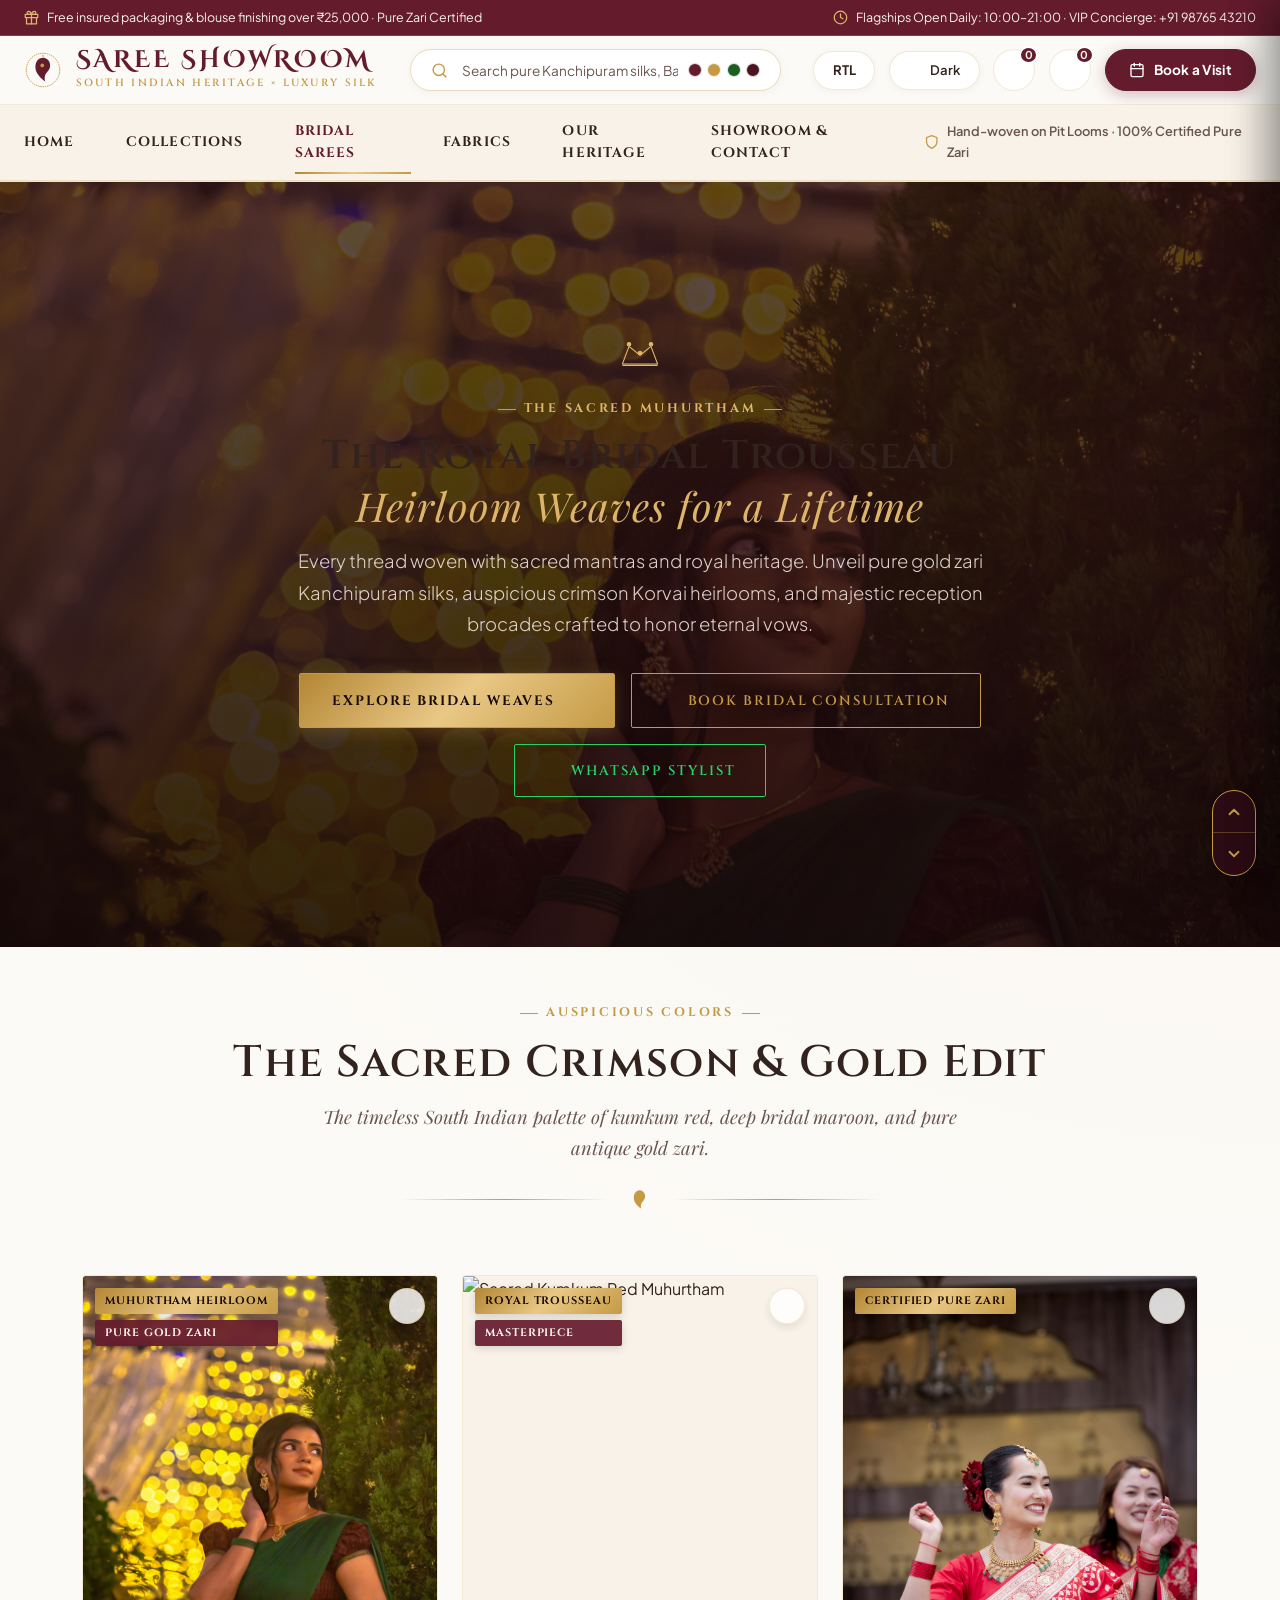
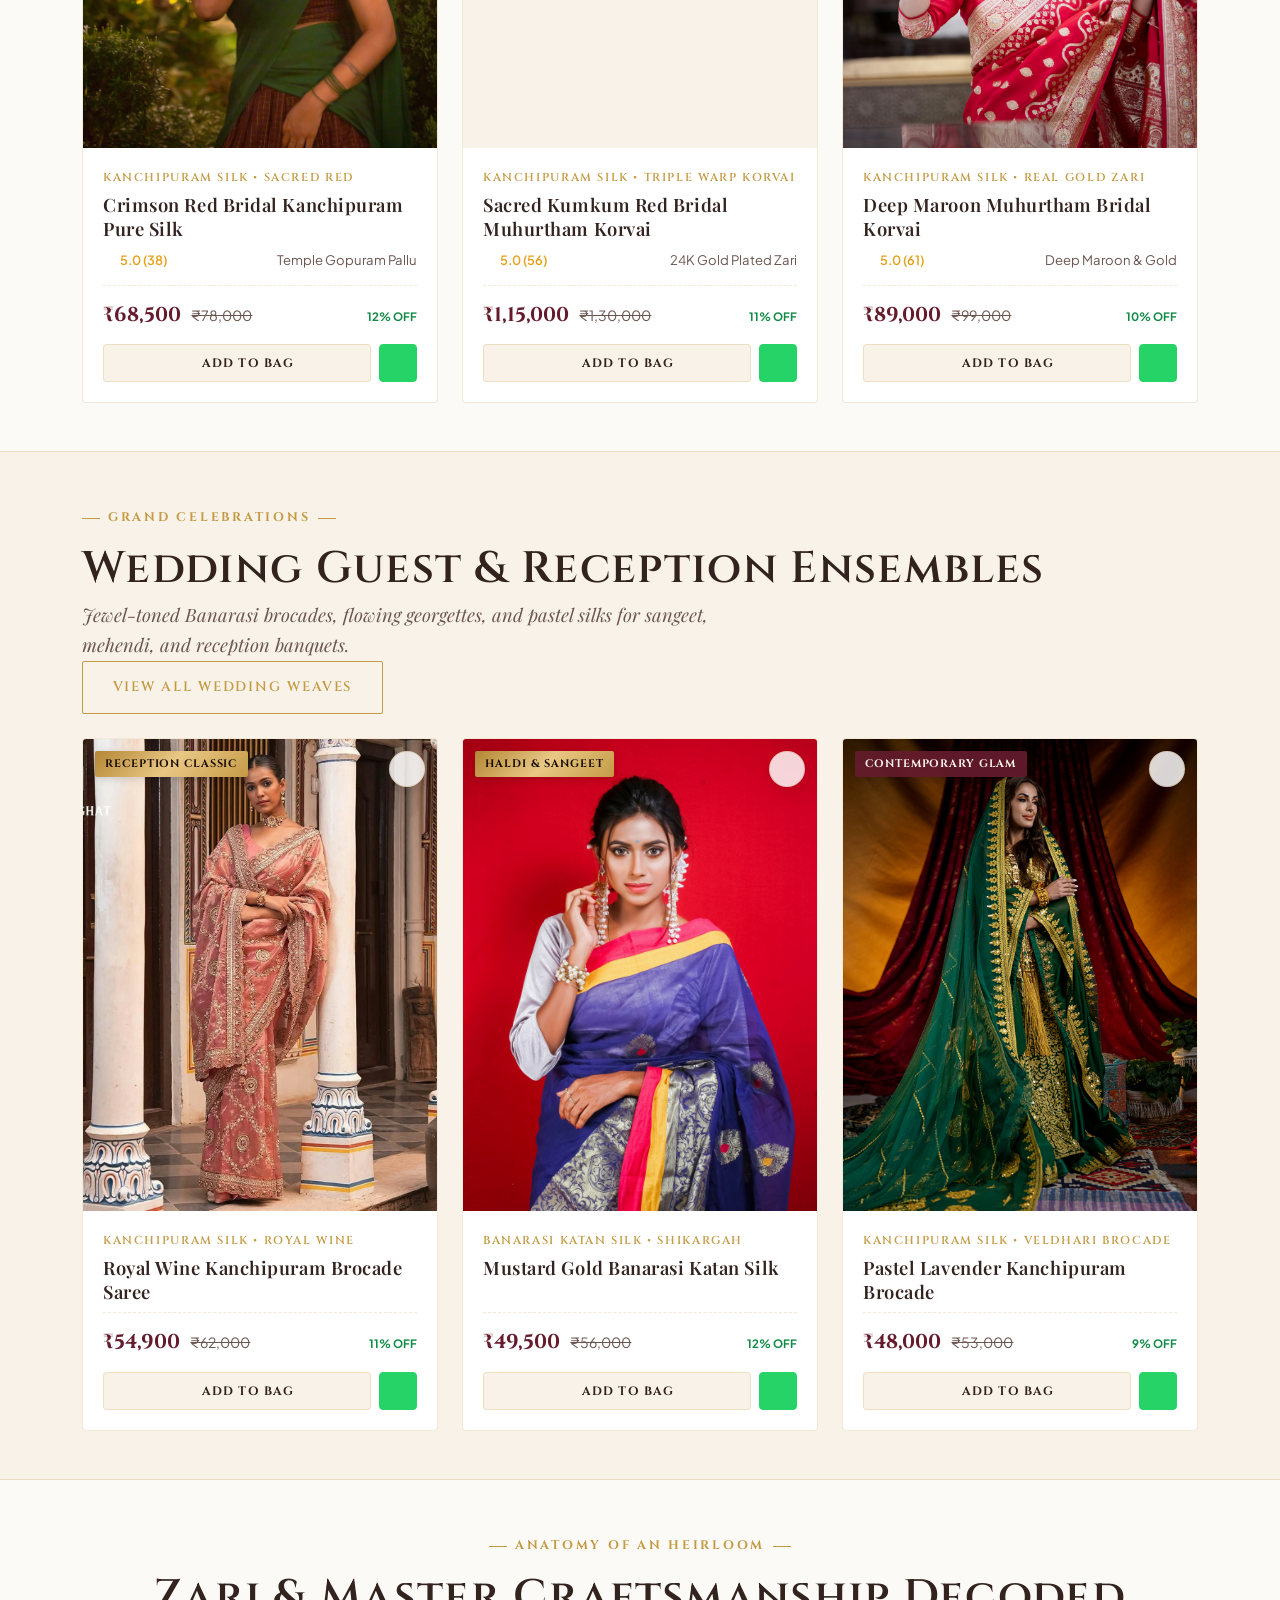
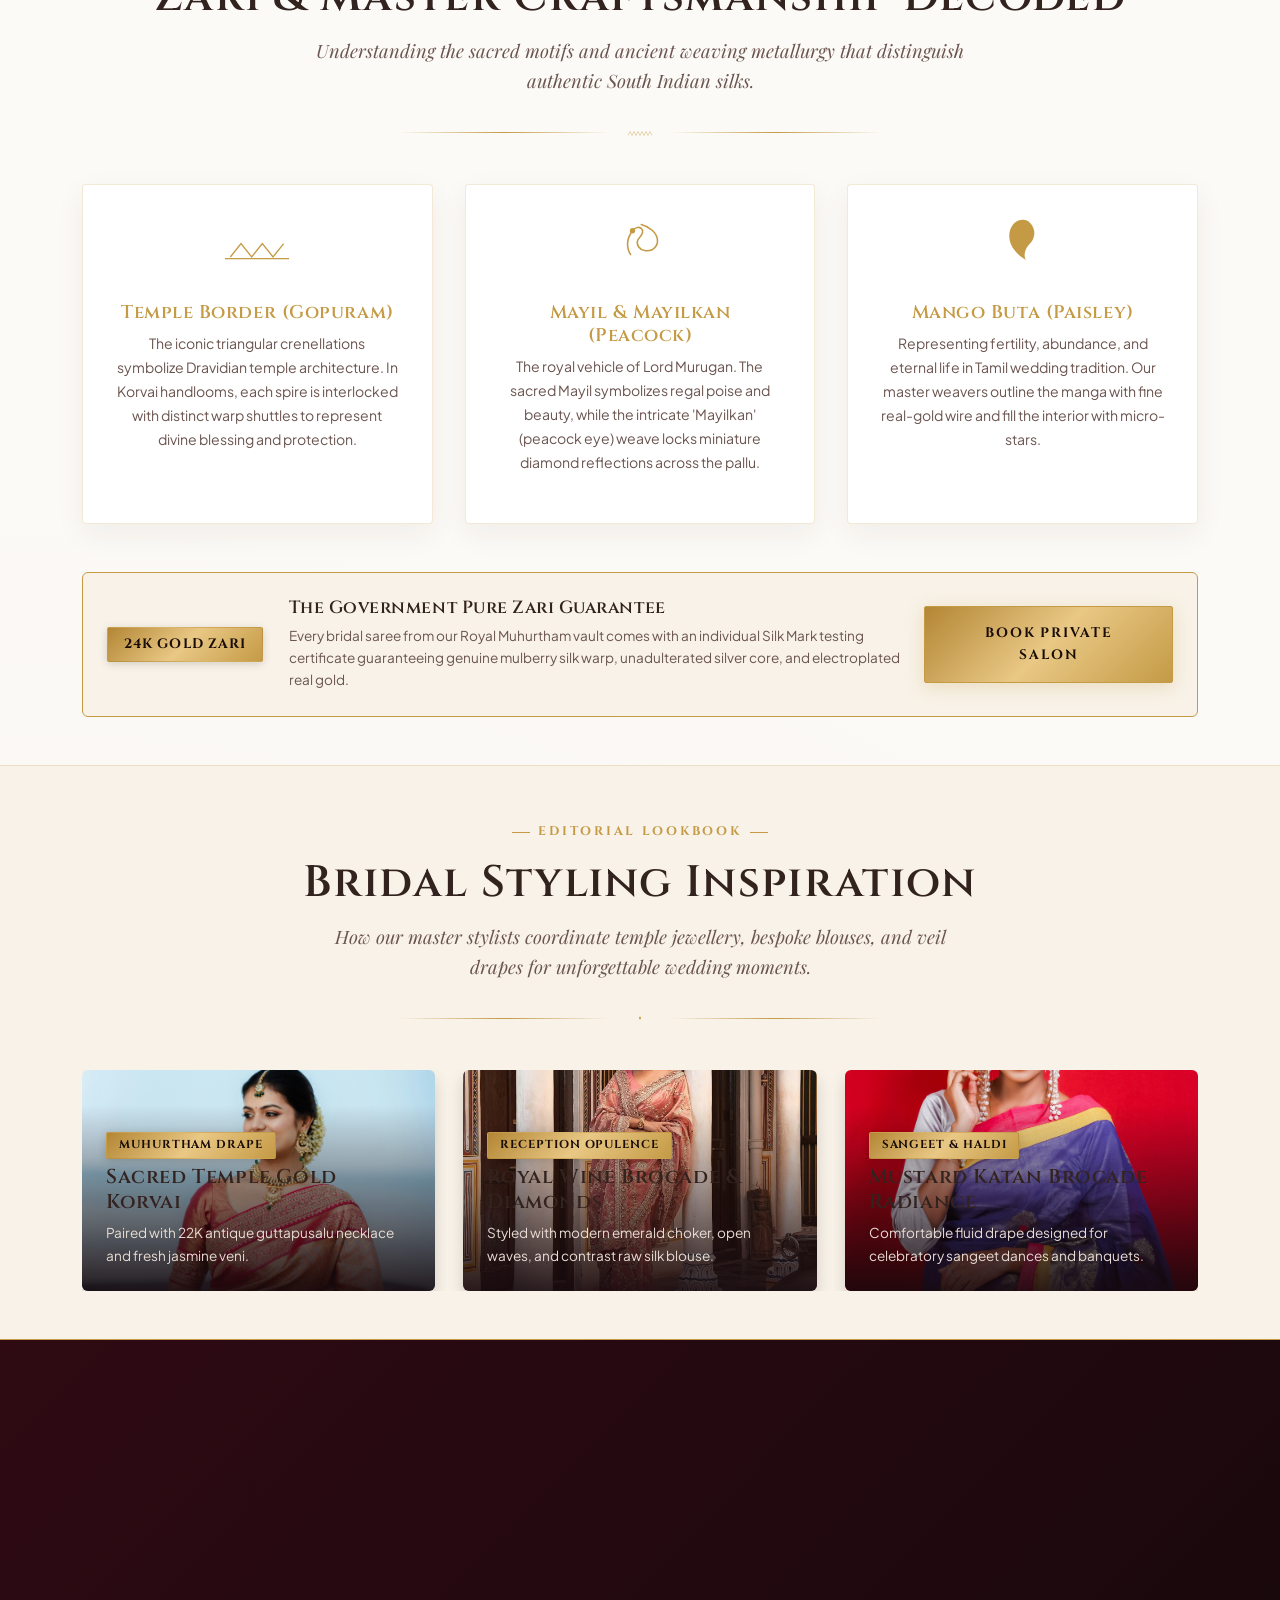
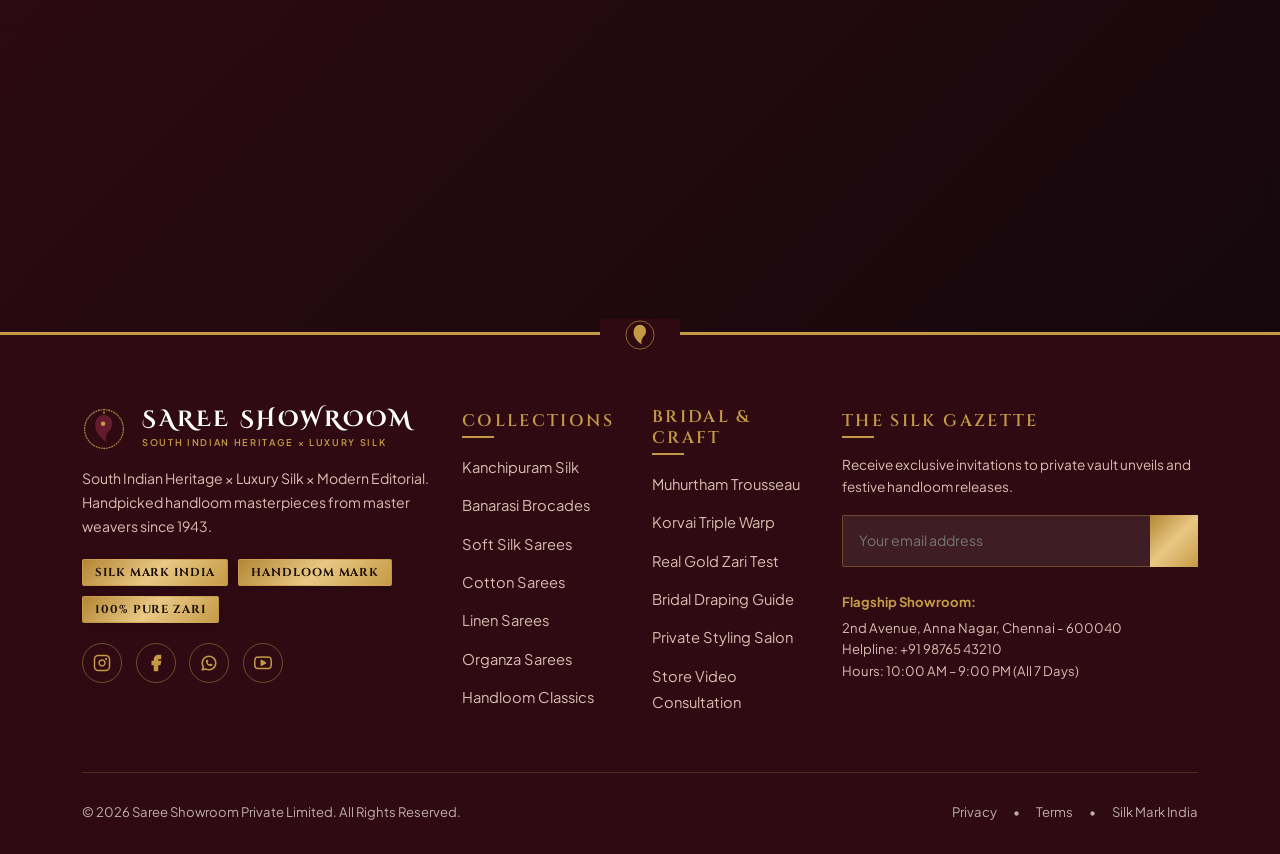
==== commit 211ac388: "Fix UI issues 24-40: dedicated fabrics and heritage pages, button size standardization, 1024px align" ====
--- a/bridal.html
+++ b/bridal.html
@@ -235,21 +235,22 @@
 
           <!-- Fabrics Direct Dropdown -->
           <li class="nav-tier-item">
-            <a href="collections.html" class="nav-tier-link">
+            <a href="fabrics.html" class="nav-tier-link">
               Fabrics <i data-lucide="chevron-down" style="width: 14px; height: 14px;"></i>
             </a>
             <ul class="dropdown-menu-luxury">
-              <li><a href="collections.html?fabric=kanchipuram">Pure Kanchipuram Silk</a></li>
-              <li><a href="collections.html?fabric=banarasi">Banarasi Katan Silk</a></li>
-              <li><a href="collections.html?fabric=soft-silk">Mulberry Soft Silk</a></li>
-              <li><a href="collections.html?fabric=cotton">Chettinad Cotton</a></li>
-              <li><a href="collections.html?fabric=organza">Tissue & Organza</a></li>
+              <li><a href="fabrics.html">Explore All 6 Fabrics</a></li>
+              <li><a href="fabrics.html#kanchipuram">Pure Kanchipuram Silk</a></li>
+              <li><a href="fabrics.html#banarasi">Banarasi Katan Silk</a></li>
+              <li><a href="fabrics.html#soft-silk">Mulberry Soft Silk</a></li>
+              <li><a href="fabrics.html#cotton">Chettinad Cotton</a></li>
+              <li><a href="fabrics.html#organza">Tissue & Organza</a></li>
             </ul>
           </li>
 
           <!-- Our Heritage -->
           <li class="nav-tier-item">
-            <a href="index.html#heritage" class="nav-tier-link">Our Heritage</a>
+            <a href="heritage.html" class="nav-tier-link">Our Heritage</a>
           </li>
 
           <!-- Showroom & Contact -->
@@ -339,6 +340,7 @@
           </a>
           <div class="collapse" id="mobileFabricsSubmenu">
             <ul class="mobile-subnav-list">
+              <li><a href="fabrics.html" style="font-weight: 700; color: var(--color-gold);">• Explore All 6 Signature Fabrics</a></li>
               <li><a href="collections.html?fabric=kanchipuram">• Pure Kanchipuram Silk</a></li>
               <li><a href="collections.html?fabric=banarasi">• Banarasi Katan Silk</a></li>
               <li><a href="collections.html?fabric=soft-silk">• Mulberry Soft Silk</a></li>
@@ -349,7 +351,7 @@
         </li>
 
         <li class="mobile-nav-item">
-          <a href="index.html#heritage" class="mobile-nav-link d-flex justify-content-between align-items-center">
+          <a href="heritage.html" class="mobile-nav-link d-flex justify-content-between align-items-center">
             <span>Our Heritage</span>
             <i data-lucide="chevron-right" style="width: 18px; height: 18px;"></i>
           </a>
@@ -918,7 +920,7 @@
           Reserve an exclusive styling suite at our Anna Nagar or Jubilee Hills boutique. Meet our master drapers, explore unreleased bridal vault pieces, and enjoy ceremonial South Indian filter coffee.
         </p>
 
-        <div class="d-flex flex-wrap gap-3 justify-content-center">
+        <div class="showroom-cta-actions mt-4">
           <button class="btn-gold" data-bs-toggle="modal" data-bs-target="#appointmentModal">
             <i data-lucide="calendar" style="width: 16px; height: 16px;"></i>
             <span>Book In-Store Styling Suite</span>
@@ -1001,12 +1003,12 @@
 
               <p id="qvModalDesc" style="font-size: 0.88rem; color: var(--color-text-muted); line-height: 1.6; margin-bottom: 1.5rem;"></p>
 
-              <div class="d-flex flex-wrap gap-2">
-                <button id="qvModalAddToCartBtn" class="btn-gold flex-grow-1">
+              <div class="qv-action-buttons-group">
+                <button id="qvModalAddToCartBtn" class="btn-gold qv-btn-action">
                   <i data-lucide="shopping-bag" style="width: 16px; height: 16px;"></i> Add to Bag
                 </button>
-                <a id="qvModalWhatsAppBtn" href="#" target="_blank" class="btn-outline-gold" style="border-color: #25D366; color: #25D366;">
-                  <i data-lucide="message-circle" style="width: 16px; height: 16px;"></i> WhatsApp Enquiry
+                <a id="qvModalWhatsAppBtn" href="#" target="_blank" class="btn-outline-gold qv-btn-action" style="border-color: #25D366; color: #25D366;">
+                  <i data-lucide="message-circle" style="width: 16px; height: 16px; color: #25D366;"></i> WhatsApp Enquiry
                 </a>
               </div>
             </div>
@@ -1021,10 +1023,10 @@
     <div class="modal-dialog modal-dialog-centered">
       <div class="modal-content">
         <div class="modal-header border-bottom border-light">
-          <h5 class="modal-title" style="font-family: var(--font-serif-heading); color: var(--color-maroon);">
+          <h5 class="modal-title modal-luxury-title" id="appointmentModalLabel">
             <i data-lucide="calendar" style="width: 18px; height: 18px; color: var(--color-gold);"></i> Book VIP Bridal Experience
           </h5>
-          <button type="button" class="btn-close" data-bs-dismiss="modal"></button>
+          <button type="button" class="btn-close" data-bs-dismiss="modal" aria-label="Close"></button>
         </div>
         <div class="modal-body p-4">
           <form class="appointment-form">
@@ -1110,35 +1112,51 @@
           </div>
         </div>
 
+        <!-- Collections Links -->
         <div class="col-lg-2 col-6">
-          <h4 class="footer-title">Bridal Weaves</h4>
+          <h4 class="footer-title">Collections</h4>
           <ul class="footer-links">
-            <li><a href="bridal.html">Muhurtham Korvais</a></li>
-            <li><a href="bridal.html">Pure Gold Zari</a></li>
-            <li><a href="bridal.html">Sangeet Brocades</a></li>
-            <li><a href="bridal.html">Reception Silks</a></li>
             <li><a href="collections.html?fabric=kanchipuram">Kanchipuram Silk</a></li>
+            <li><a href="collections.html?fabric=banarasi">Banarasi Brocades</a></li>
+            <li><a href="collections.html?fabric=soft-silk">Soft Silk Sarees</a></li>
+            <li><a href="collections.html?fabric=cotton">Cotton Sarees</a></li>
+            <li><a href="collections.html?fabric=linen">Linen Sarees</a></li>
+            <li><a href="collections.html?fabric=organza">Organza Sarees</a></li>
+            <li><a href="collections.html?fabric=handloom">Handloom Classics</a></li>
           </ul>
         </div>
 
+        <!-- Bridal & Heritage Links -->
         <div class="col-lg-2 col-6">
-          <h4 class="footer-title">Salons</h4>
+          <h4 class="footer-title">Bridal & Craft</h4>
           <ul class="footer-links">
-            <li><a href="contact.html">Anna Nagar Salon</a></li>
-            <li><a href="contact.html">T. Nagar Salon</a></li>
-            <li><a href="contact.html">Jubilee Hills Salon</a></li>
-            <li><a href="contact.html">Video Styling Call</a></li>
-            <li><a href="contact.html">Bespoke Blouses</a></li>
+            <li><a href="bridal.html">Muhurtham Trousseau</a></li>
+            <li><a href="bridal.html#zari-details">Korvai Triple Warp</a></li>
+            <li><a href="bridal.html#zari-details">Real Gold Zari Test</a></li>
+            <li><a href="bridal.html#styling">Bridal Draping Guide</a></li>
+            <li><a href="contact.html">Private Styling Salon</a></li>
+            <li><a href="contact.html">Store Video Consultation</a></li>
           </ul>
         </div>
 
-        <div class="col-lg-3 col-md-6">
-          <h4 class="footer-title">Bridal Concierge</h4>
-          <div style="font-size: 0.85rem; color: #D9BEB0; line-height: 1.8;">
-            <div>Direct WhatsApp: +91 98765 43210</div>
-            <div>VIP Suite: Anna Nagar Flagship, Chennai</div>
-            <div>Consultation Hours: 10 AM – 8 PM Daily</div>
-            <div class="mt-2 text-gold">Complimentary Valet Parking Available</div>
+        <!-- Newsletter & Flagship Address -->
+        <div class="col-lg-4 col-md-6">
+          <h4 class="footer-title">The Silk Gazette</h4>
+          <p style="color: #D9BEB0; font-size: 0.85rem;">
+            Receive exclusive invitations to private vault unveils and festive handloom releases.
+          </p>
+          <form class="newsletter-form">
+            <input type="email" class="newsletter-input" placeholder="Your email address" required />
+            <button type="submit" class="newsletter-submit" aria-label="Subscribe">
+              <i data-lucide="arrow-right" style="width: 16px; height: 16px;"></i>
+            </button>
+          </form>
+
+          <div class="mt-4" style="font-size: 0.82rem; color: #D9BEB0;">
+            <div class="mb-1"><strong style="color: var(--color-gold);">Flagship Showroom:</strong></div>
+            <div>2nd Avenue, Anna Nagar, Chennai - 600040</div>
+            <div>Helpline: +91 98765 43210</div>
+            <div>Hours: 10:00 AM – 9:00 PM (All 7 Days)</div>
           </div>
         </div>
 
--- a/css/style.css
+++ b/css/style.css
@@ -1972,3 +1972,724 @@
   }
 }
 
+/* ==========================================================================
+   Point 24: Bridal & Showroom CTA Equal Buttons Before Footer
+   ========================================================================== */
+.showroom-cta-actions {
+  display: flex;
+  flex-wrap: wrap;
+  gap: 1.25rem;
+  justify-content: center;
+  align-items: center;
+}
+
+.showroom-cta-actions .btn-gold,
+.showroom-cta-actions .btn-outline-gold {
+  min-width: 280px !important;
+  height: 52px !important;
+  display: inline-flex !important;
+  align-items: center !important;
+  justify-content: center !important;
+  padding: 0 1.75rem !important;
+  font-size: 0.88rem !important;
+  font-weight: 700 !important;
+  letter-spacing: 0.08em !important;
+  text-transform: uppercase !important;
+  border-radius: 4px !important;
+  box-sizing: border-box !important;
+  margin: 0 !important;
+  transition: all 0.3s ease !important;
+}
+
+.showroom-cta-actions .btn-outline-gold:hover {
+  background: var(--color-gold) !important;
+  color: #1A0D08 !important;
+  border-color: var(--color-gold) !important;
+}
+
+@media (max-width: 600px) {
+  .showroom-cta-actions {
+    flex-direction: column !important;
+    width: 100% !important;
+  }
+  .showroom-cta-actions .btn-gold,
+  .showroom-cta-actions .btn-outline-gold {
+    width: 100% !important;
+    min-width: unset !important;
+  }
+}
+
+/* ==========================================================================
+   Point 29: Curated Edits Section Alignment
+   ========================================================================== */
+.collections-carousel-section {
+  overflow: hidden;
+}
+
+/* ==========================================================================
+   Point 29: Curated Edits Swiper & Cards Alignment
+   ========================================================================== */
+.collections-swiper {
+  width: 100% !important;
+  overflow: hidden !important;
+  padding: 0.5rem 0 1.5rem !important;
+}
+
+.collections-swiper .swiper-slide {
+  height: auto;
+  display: flex;
+}
+
+.collection-card-item {
+  width: 100%;
+  position: relative;
+  border-radius: 8px;
+  overflow: hidden;
+  aspect-ratio: 3 / 4;
+  box-shadow: var(--shadow-sm);
+  transition: transform 0.35s ease, box-shadow 0.35s ease;
+  background: var(--color-surface);
+}
+
+.collection-card-item:hover {
+  transform: translateY(-6px);
+  box-shadow: var(--shadow-luxury);
+}
+
+.collection-card-img {
+  width: 100%;
+  height: 100%;
+  object-fit: cover;
+  transition: transform 0.6s cubic-bezier(0.25, 1, 0.5, 1);
+}
+
+.collection-card-item:hover .collection-card-img {
+  transform: scale(1.08);
+}
+
+.collection-card-overlay {
+  position: absolute;
+  inset: 0;
+  background: linear-gradient(180deg, rgba(0,0,0,0.05) 40%, rgba(32, 11, 19, 0.92) 100%);
+  display: flex;
+  flex-direction: column;
+  justify-content: flex-end;
+  padding: 1.5rem;
+  color: #FFFFFF;
+}
+
+.collection-card-title {
+  font-family: var(--font-serif-heading);
+  font-size: 1.25rem;
+  color: #FFFFFF;
+  margin-bottom: 0.25rem;
+}
+
+.collection-card-link {
+  color: var(--color-gold);
+  font-family: var(--font-serif-heading);
+  font-size: 0.82rem;
+  text-transform: uppercase;
+  letter-spacing: 0.08em;
+  text-decoration: none;
+  font-weight: 700;
+  display: inline-flex;
+  align-items: center;
+  gap: 6px;
+  transition: gap 0.25s ease;
+}
+
+.collection-card-link:hover {
+  gap: 10px;
+  color: var(--color-gold-light);
+}
+
+/* ==========================================================================
+   Point 30: Our Heritage Overlapping Images Base & RTL Alignment
+   ========================================================================== */
+.kankatala-overlap-gallery {
+  position: relative;
+  width: 100%;
+  max-width: 540px;
+  min-height: 460px;
+  margin: 0 auto;
+  display: flex;
+  align-items: center;
+  justify-content: flex-end;
+}
+
+.overlap-bg-card {
+  position: relative;
+  width: 58%;
+  height: 440px;
+  border-radius: 4px;
+  overflow: hidden;
+  box-shadow: 0 15px 35px rgba(0, 0, 0, 0.4);
+  z-index: 1;
+}
+
+.overlap-bg-card img {
+  width: 100%;
+  height: 100%;
+  object-fit: cover;
+}
+
+.overlap-fg-card {
+  position: absolute;
+  left: 0;
+  bottom: 30px;
+  width: 52%;
+  height: 340px;
+  border-radius: 4px;
+  overflow: hidden;
+  box-shadow: 0 20px 45px rgba(0, 0, 0, 0.5);
+  z-index: 2;
+  border: 4px solid #641C2D;
+}
+
+.overlap-fg-card img {
+  width: 100%;
+  height: 100%;
+  object-fit: cover;
+}
+
+.btn-video-play-floating {
+  position: absolute;
+  top: 50%;
+  left: 45%;
+  transform: translate(-50%, -50%);
+  width: 60px;
+  height: 60px;
+  border-radius: 50%;
+  background: var(--color-gold);
+  color: #1A0D08;
+  border: none;
+  display: flex;
+  align-items: center;
+  justify-content: center;
+  cursor: pointer;
+  z-index: 3;
+  box-shadow: 0 8px 25px rgba(0, 0, 0, 0.4);
+  transition: transform 0.3s ease, background-color 0.3s ease;
+}
+
+.btn-video-play-floating:hover {
+  transform: translate(-50%, -50%) scale(1.1);
+  background: #E5B869;
+}
+
+/* RTL Mode Alignment (Issue 30) */
+[dir="rtl"] .kankatala-overlap-gallery {
+  justify-content: flex-start !important;
+}
+
+[dir="rtl"] .overlap-fg-card {
+  left: auto !important;
+  right: 0 !important;
+}
+
+[dir="rtl"] .btn-video-play-floating {
+  left: auto !important;
+  right: 45% !important;
+  transform: translate(50%, -50%) !important;
+}
+
+[dir="rtl"] .btn-video-play-floating:hover {
+  transform: translate(50%, -50%) scale(1.1) !important;
+}
+
+@media (max-width: 767.98px) {
+  .kankatala-overlap-gallery {
+    min-height: 380px;
+    max-width: 100%;
+  }
+  .overlap-bg-card {
+    width: 65%;
+    height: 340px;
+  }
+  .overlap-fg-card {
+    width: 58%;
+    height: 260px;
+    bottom: 15px;
+  }
+}
+
+/* ==========================================================================
+   Point 32 & 33: Collections Page Dark Mode High Contrast & Accordion
+   ========================================================================== */
+[data-theme="dark"] .collections-toolbar {
+  background: #1C0B12 !important;
+  border-color: rgba(229, 184, 105, 0.4) !important;
+}
+
+[data-theme="dark"] .filter-pill {
+  background: #250E16 !important;
+  border: 1.5px solid rgba(229, 184, 105, 0.45) !important;
+  color: #FFFDF8 !important;
+  font-weight: 600 !important;
+}
+
+[data-theme="dark"] .filter-pill:hover {
+  background: var(--color-gold) !important;
+  color: #1A0D08 !important;
+  border-color: var(--color-gold) !important;
+}
+
+[data-theme="dark"] .filter-pill.active {
+  background: var(--color-gold) !important;
+  color: #1A0D08 !important;
+  border-color: var(--color-gold) !important;
+  font-weight: 700 !important;
+}
+
+[data-theme="dark"] .input-group-text {
+  background: #250E16 !important;
+  border-color: rgba(229, 184, 105, 0.45) !important;
+  color: var(--color-gold) !important;
+}
+
+[data-theme="dark"] .form-control-luxury {
+  background: #250E16 !important;
+  border-color: rgba(229, 184, 105, 0.45) !important;
+  color: #FFFDF8 !important;
+}
+
+[data-theme="dark"] .form-control-luxury::placeholder {
+  color: rgba(255, 253, 248, 0.75) !important;
+}
+
+[data-theme="dark"] .input-group-text {
+  background: #250E16 !important;
+  border-color: rgba(229, 184, 105, 0.45) !important;
+  color: var(--color-gold) !important;
+}
+
+[data-theme="dark"] select.form-control-luxury option {
+  background: #200B13 !important;
+  color: #FFFDF8 !important;
+}
+
+[data-theme="dark"] #resetFiltersBtn {
+  color: var(--color-gold-light) !important;
+}
+
+[data-theme="dark"] #mobileFilterToggleBtn {
+  background: #250E16 !important;
+  border-color: rgba(229, 184, 105, 0.45) !important;
+  color: #FFFDF8 !important;
+}
+
+[data-theme="dark"] #filteredCountDisplay {
+  color: var(--color-gold-light) !important;
+}
+
+[data-theme="dark"] .accordion-item {
+  background: #250E16 !important;
+  border-color: rgba(229, 184, 105, 0.4) !important;
+}
+
+[data-theme="dark"] .accordion-button {
+  background: #250E16 !important;
+  color: #FFFDF8 !important;
+  font-weight: 700 !important;
+}
+
+[data-theme="dark"] .accordion-button:not(.collapsed) {
+  background: #33131F !important;
+  color: var(--color-gold) !important;
+  box-shadow: none !important;
+}
+
+[data-theme="dark"] .accordion-button::after {
+  filter: invert(1) brightness(1.6) sepia(1) hue-rotate(5deg) saturate(3) !important;
+}
+
+[data-theme="dark"] .accordion-body {
+  color: #F8EFE9 !important;
+  background: #200B13 !important;
+  line-height: 1.75 !important;
+}
+
+/* ==========================================================================
+   Point 33: Connoisseur Guide Accordion Contrast (Light & Dark Mode)
+   ========================================================================== */
+.accordion-item {
+  background: var(--color-card-bg) !important;
+  border: 1px solid var(--color-border) !important;
+  overflow: hidden;
+  margin-bottom: 0.75rem !important;
+  border-radius: 6px !important;
+}
+
+.accordion-button {
+  background: transparent !important;
+  color: var(--color-dark-brown) !important;
+  font-family: var(--font-serif-heading) !important;
+  font-size: 1.05rem !important;
+  font-weight: 600 !important;
+  padding: 1.15rem 1.25rem !important;
+  box-shadow: none !important;
+}
+
+.accordion-button:not(.collapsed) {
+  background: rgba(196, 154, 69, 0.08) !important;
+  color: var(--color-maroon) !important;
+  box-shadow: none !important;
+}
+
+.accordion-body {
+  color: var(--color-text-muted) !important;
+  font-size: 0.94rem !important;
+  line-height: 1.8 !important;
+  padding: 1rem 1.25rem 1.25rem !important;
+}
+
+[data-theme="dark"] .accordion-item {
+  background: #250E16 !important;
+  border: 1px solid rgba(229, 184, 105, 0.45) !important;
+}
+
+[data-theme="dark"] .accordion-button,
+[data-theme="dark"] .accordion-button.collapsed {
+  background: #250E16 !important;
+  color: #FFFFFF !important;
+  font-weight: 700 !important;
+}
+
+[data-theme="dark"] .accordion-button:not(.collapsed) {
+  background: #361421 !important;
+  color: var(--color-gold) !important;
+  box-shadow: none !important;
+  border-bottom: 1px solid rgba(229, 184, 105, 0.3) !important;
+}
+
+[data-theme="dark"] .accordion-button::after {
+  filter: invert(1) brightness(2) sepia(1) hue-rotate(5deg) saturate(3) !important;
+}
+
+[data-theme="dark"] .accordion-body {
+  color: #F8EFE9 !important;
+  background: #1C0A10 !important;
+  line-height: 1.8 !important;
+}
+
+[data-theme="dark"] .accordion-body strong {
+  color: var(--color-gold) !important;
+}
+
+/* ==========================================================================
+   Point 34: Contact Page High Contrast Text, Labels & Inputs
+   ========================================================================== */
+.form-label {
+  color: var(--color-dark-brown) !important;
+  font-weight: 700 !important;
+  font-size: 0.85rem !important;
+  letter-spacing: 0.04em !important;
+}
+
+[data-theme="dark"] .form-label {
+  color: #FFFDF8 !important;
+}
+
+.form-control,
+.form-select,
+.form-control-luxury {
+  border: 1px solid var(--color-border);
+  transition: border-color 0.25s ease, background-color 0.25s ease, color 0.25s ease;
+}
+
+[data-theme="dark"] .form-control,
+[data-theme="dark"] .form-select,
+[data-theme="dark"] .form-control-luxury,
+[data-theme="dark"] textarea.form-control {
+  background-color: #250E16 !important;
+  color: #FFFFFF !important;
+  border-color: rgba(229, 184, 105, 0.45) !important;
+}
+
+[data-theme="dark"] .form-control:focus,
+[data-theme="dark"] .form-select:focus,
+[data-theme="dark"] .form-control-luxury:focus {
+  background-color: #2E121B !important;
+  color: #FFFFFF !important;
+  border-color: var(--color-gold) !important;
+  box-shadow: 0 0 0 3px rgba(196, 154, 69, 0.25) !important;
+}
+
+.form-control-luxury::placeholder,
+.form-control::placeholder,
+textarea::placeholder {
+  color: #7A6960 !important;
+  opacity: 1 !important;
+}
+
+[data-theme="dark"] .form-control-luxury::placeholder,
+[data-theme="dark"] .form-control::placeholder,
+[data-theme="dark"] textarea::placeholder {
+  color: rgba(255, 253, 248, 0.75) !important;
+}
+
+[data-theme="dark"] select.form-select option,
+[data-theme="dark"] select.form-control-luxury option {
+  background-color: #200B13 !important;
+  color: #FFFFFF !important;
+}
+
+/* ==========================================================================
+   Point 35: Book a Visit Menu (Modal) Exit Icon & Text Contrast
+   ========================================================================== */
+.modal-luxury .modal-content,
+#appointmentModal .modal-content {
+  background: var(--color-card-bg);
+  border: 1px solid var(--color-gold);
+}
+
+[data-theme="dark"] .modal-luxury .modal-content,
+[data-theme="dark"] #appointmentModal .modal-content,
+[data-theme="dark"] #quickViewModal .modal-content {
+  background: #200B13 !important;
+  border: 1px solid rgba(229, 184, 105, 0.5) !important;
+  color: #FFFDF8 !important;
+}
+
+[data-theme="dark"] .modal-header {
+  border-bottom: 1px solid rgba(229, 184, 105, 0.3) !important;
+}
+
+[data-theme="dark"] .modal-title,
+[data-theme="dark"] #appointmentModalLabel {
+  color: #FFFFFF !important;
+  font-family: var(--font-serif-heading) !important;
+}
+
+/* High Contrast Exit (Close) Buttons */
+[data-theme="dark"] .modal-header .btn-close,
+[data-theme="dark"] .btn-close,
+[data-theme="dark"] .drawer-close-btn,
+[data-theme="dark"] .close-cart-btn,
+[data-theme="dark"] .close-wishlist-btn {
+  filter: invert(1) brightness(2) !important;
+  opacity: 0.9 !important;
+}
+
+.modal-header .btn-close:hover,
+.drawer-close-btn:hover,
+.close-cart-btn:hover,
+.close-wishlist-btn:hover {
+  opacity: 1 !important;
+  transform: scale(1.15) !important;
+}
+
+/* ==========================================================================
+   Point 36: Cart & Wishlist (Like) Drawer Exit Icon & Content Contrast
+   ========================================================================== */
+.drawer-close-btn,
+.close-cart-btn,
+.close-wishlist-btn {
+  cursor: pointer;
+  transition: transform 0.2s ease, opacity 0.2s ease;
+}
+
+[data-theme="dark"] .luxury-drawer {
+  background: #1C0A10 !important;
+  color: #FFFDF8 !important;
+}
+
+[data-theme="dark"] .drawer-header {
+  background: #250E16 !important;
+  border-bottom: 1px solid rgba(229, 184, 105, 0.3) !important;
+}
+
+[data-theme="dark"] .drawer-title {
+  color: #FFFFFF !important;
+}
+
+[data-theme="dark"] .drawer-footer {
+  background: #250E16 !important;
+  border-top: 1px solid rgba(229, 184, 105, 0.3) !important;
+}
+
+[data-theme="dark"] .drawer-subtotal-row span {
+  color: #FFFDF8 !important;
+}
+
+[data-theme="dark"] #cartSubtotalAmount {
+  color: var(--color-gold) !important;
+}
+
+/* ==========================================================================
+   Point 37: 1024px Contact Page Showroom Cards Alignment
+   ========================================================================== */
+.contact-showroom-card {
+  height: 100% !important;
+  display: flex !important;
+  flex-direction: column !important;
+  justify-content: space-between !important;
+  padding: 1.75rem 1.5rem !important;
+  background: var(--color-card-bg);
+  border: 1px solid var(--color-border);
+  border-radius: 6px;
+  box-shadow: var(--shadow-sm);
+  transition: transform 0.3s ease, box-shadow 0.3s ease;
+}
+
+.contact-showroom-card:hover {
+  transform: translateY(-4px);
+  box-shadow: var(--shadow-luxury);
+}
+
+.contact-showroom-card .d-flex.gap-2 {
+  margin-top: auto !important;
+  display: flex !important;
+  gap: 8px !important;
+  flex-wrap: nowrap !important;
+  width: 100% !important;
+}
+
+.contact-showroom-card .btn-gold,
+.contact-showroom-card .btn-outline-gold {
+  flex: 1 1 0 !important;
+  white-space: nowrap !important;
+  padding: 10px 8px !important;
+  font-size: 0.76rem !important;
+  letter-spacing: 0.04em !important;
+  display: inline-flex !important;
+  align-items: center !important;
+  justify-content: center !important;
+  height: 42px !important;
+  box-sizing: border-box !important;
+}
+
+@media (min-width: 992px) and (max-width: 1199.98px) {
+  .contact-showroom-card {
+    padding: 1.5rem 1.25rem !important;
+  }
+  .contact-showroom-card .btn-gold,
+  .contact-showroom-card .btn-outline-gold {
+    font-size: 0.72rem !important;
+    padding: 8px 4px !important;
+  }
+}
+
+@media (min-width: 768px) and (max-width: 991.98px) {
+  .contact-showroom-card {
+    margin-bottom: 1.25rem !important;
+    width: 100% !important;
+    max-width: 680px;
+    margin-left: auto !important;
+    margin-right: auto !important;
+  }
+}
+
+/* ==========================================================================
+   Point 38: Quick View Modal Buttons Equal Size (Add to Bag & WhatsApp)
+   ========================================================================== */
+.qv-action-buttons-group,
+#quickViewModal .d-flex.flex-wrap.gap-2,
+#quickViewModal .d-flex.gap-3:last-child {
+  display: flex !important;
+  gap: 12px !important;
+  width: 100% !important;
+  flex-wrap: nowrap !important;
+}
+
+.qv-btn-action,
+#qvModalAddToCartBtn,
+#qvAddToCartBtn,
+#qvModalWhatsAppBtn {
+  flex: 1 1 0 !important;
+  height: 48px !important;
+  display: inline-flex !important;
+  align-items: center !important;
+  justify-content: center !important;
+  gap: 8px !important;
+  font-size: 0.8rem !important;
+  font-weight: 700 !important;
+  letter-spacing: 0.06em !important;
+  text-transform: uppercase !important;
+  border-radius: 4px !important;
+  padding: 0 16px !important;
+  box-sizing: border-box !important;
+  white-space: nowrap !important;
+  text-decoration: none !important;
+  margin: 0 !important;
+}
+
+@media (max-width: 575.98px) {
+  .qv-action-buttons-group,
+  #quickViewModal .d-flex.flex-wrap.gap-2,
+  #quickViewModal .d-flex.gap-3:last-child {
+    flex-direction: column !important;
+  }
+}
+
+/* ==========================================================================
+   Point 39: 1024px Footer Section Alignment (12-Column Symmetrical Grid)
+   ========================================================================== */
+@media (min-width: 992px) and (max-width: 1199.98px) {
+  .site-footer .container {
+    max-width: 100% !important;
+    padding-left: 2rem !important;
+    padding-right: 2rem !important;
+  }
+  .site-footer .row {
+    justify-content: space-between !important;
+  }
+  .site-footer .col-lg-4:first-child {
+    width: 32% !important;
+  }
+  .site-footer .col-lg-2 {
+    width: 18% !important;
+  }
+  .site-footer .col-lg-4:last-child,
+  .site-footer .col-lg-3 {
+    width: 30% !important;
+  }
+}
+
+/* ==========================================================================
+   Point 40: 1024px Home 2 Hero Mode Tags Alignment (Editorial Still, 4K Drape, Live Atelier)
+   ========================================================================== */
+.hero-mode-pill-bar,
+.hero-atelier-portrait-wrap .d-flex.align-items-center.justify-content-between.mb-3 {
+  display: flex !important;
+  align-items: center !important;
+  justify-content: space-between !important;
+  gap: 10px !important;
+  width: 100% !important;
+  margin-bottom: 0.75rem !important;
+}
+
+#heroPhotoToggleBtn,
+#heroVideoToggleBtn,
+.hero-mode-pill-bar .badge-gold,
+.hero-atelier-portrait-wrap .badge-gold {
+  height: 36px !important;
+  display: inline-flex !important;
+  align-items: center !important;
+  justify-content: center !important;
+  padding: 0 14px !important;
+  font-size: 0.72rem !important;
+  font-weight: 600 !important;
+  letter-spacing: 0.08em !important;
+  text-transform: uppercase !important;
+  border-radius: 4px !important;
+  white-space: nowrap !important;
+  box-sizing: border-box !important;
+  line-height: 1 !important;
+  margin: 0 !important;
+}
+
+@media (max-width: 1024px) {
+  #heroPhotoToggleBtn,
+  #heroVideoToggleBtn,
+  .hero-mode-pill-bar .badge-gold,
+  .hero-atelier-portrait-wrap .badge-gold {
+    height: 34px !important;
+    padding: 0 10px !important;
+    font-size: 0.68rem !important;
+  }
+}
+
+
+
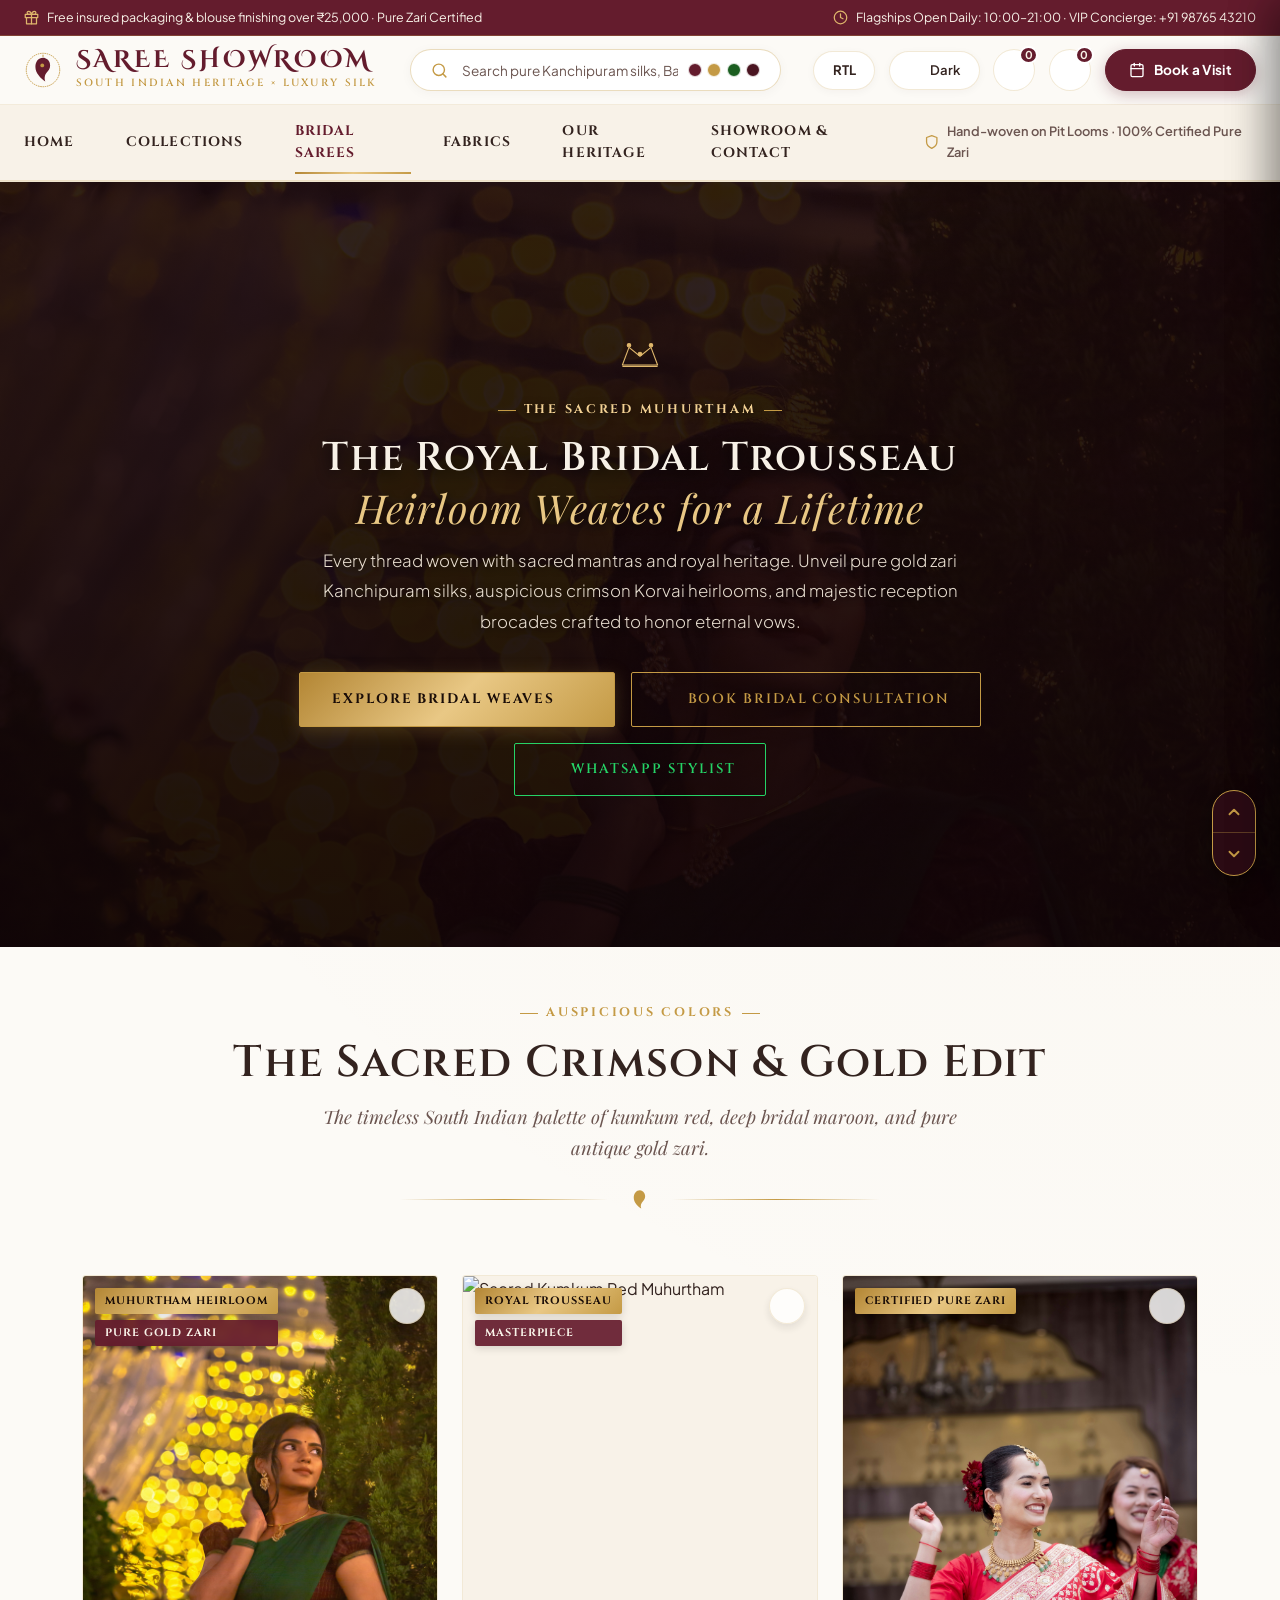
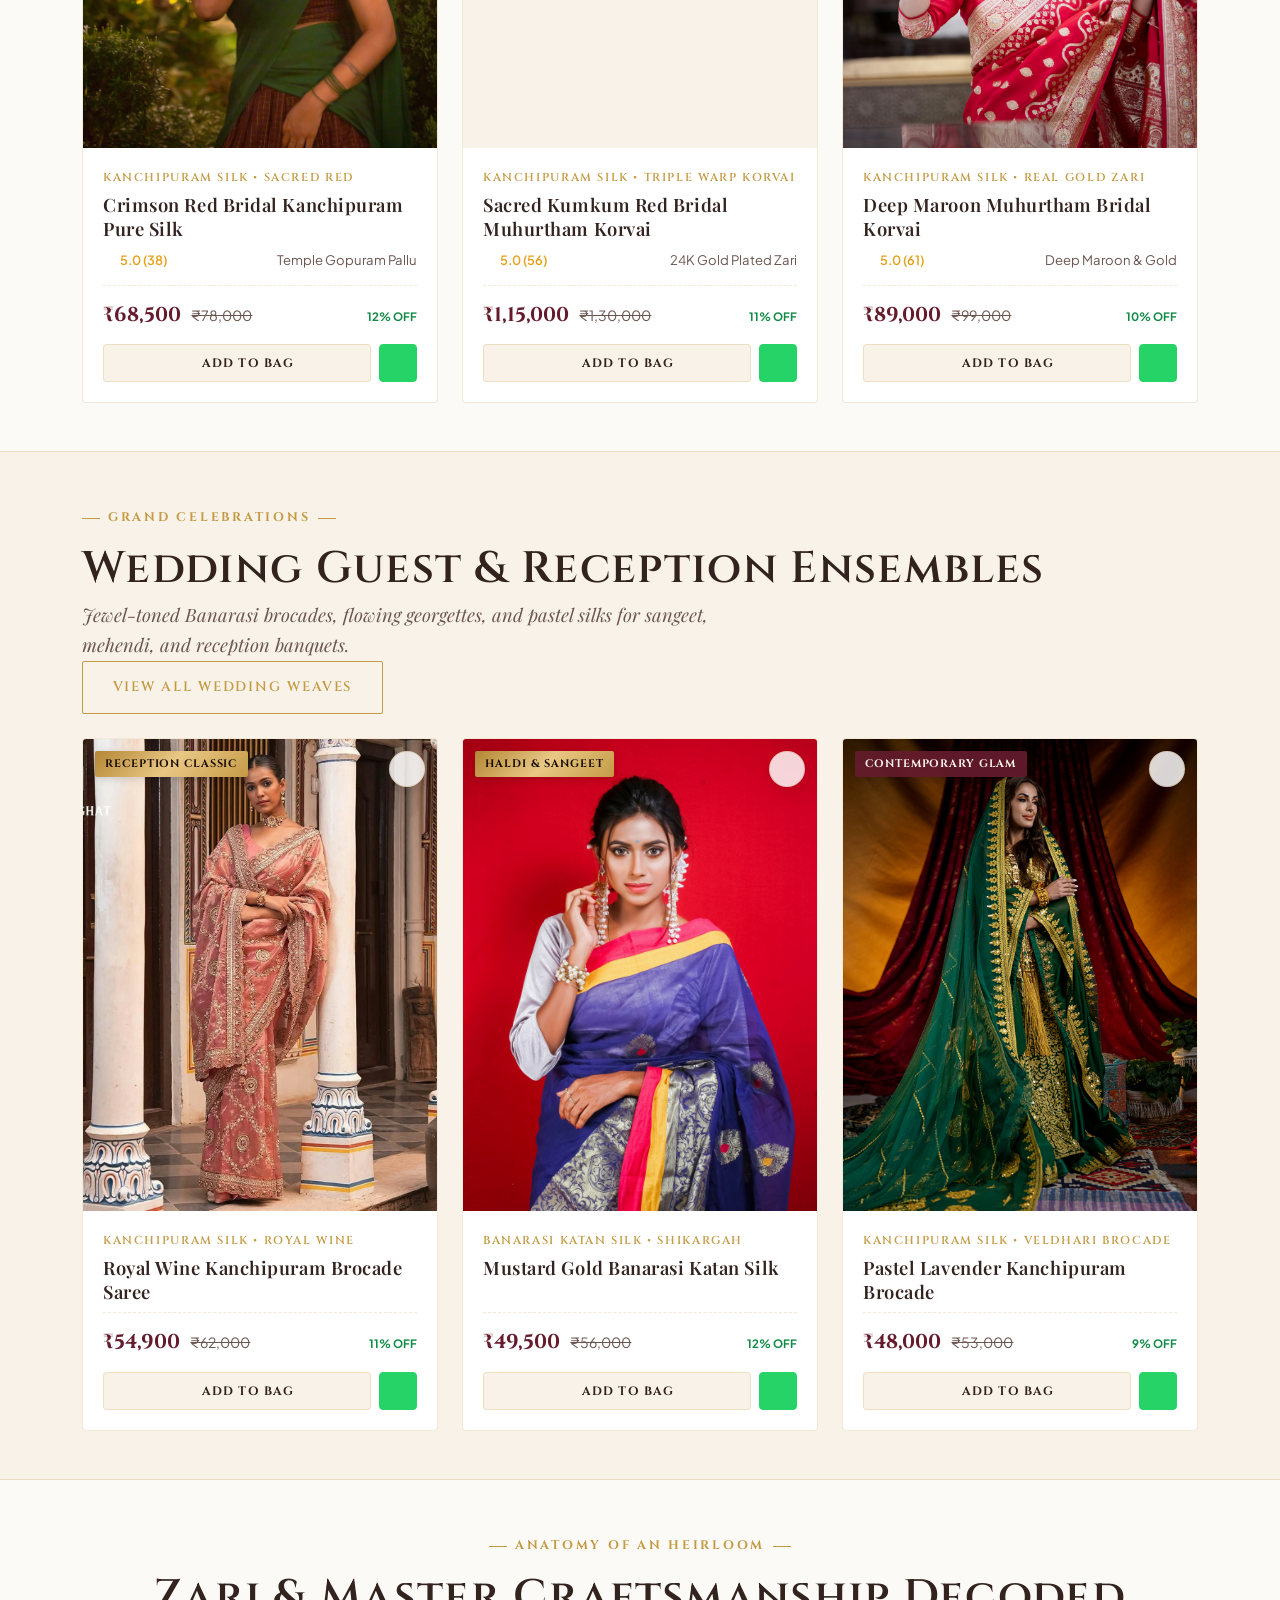
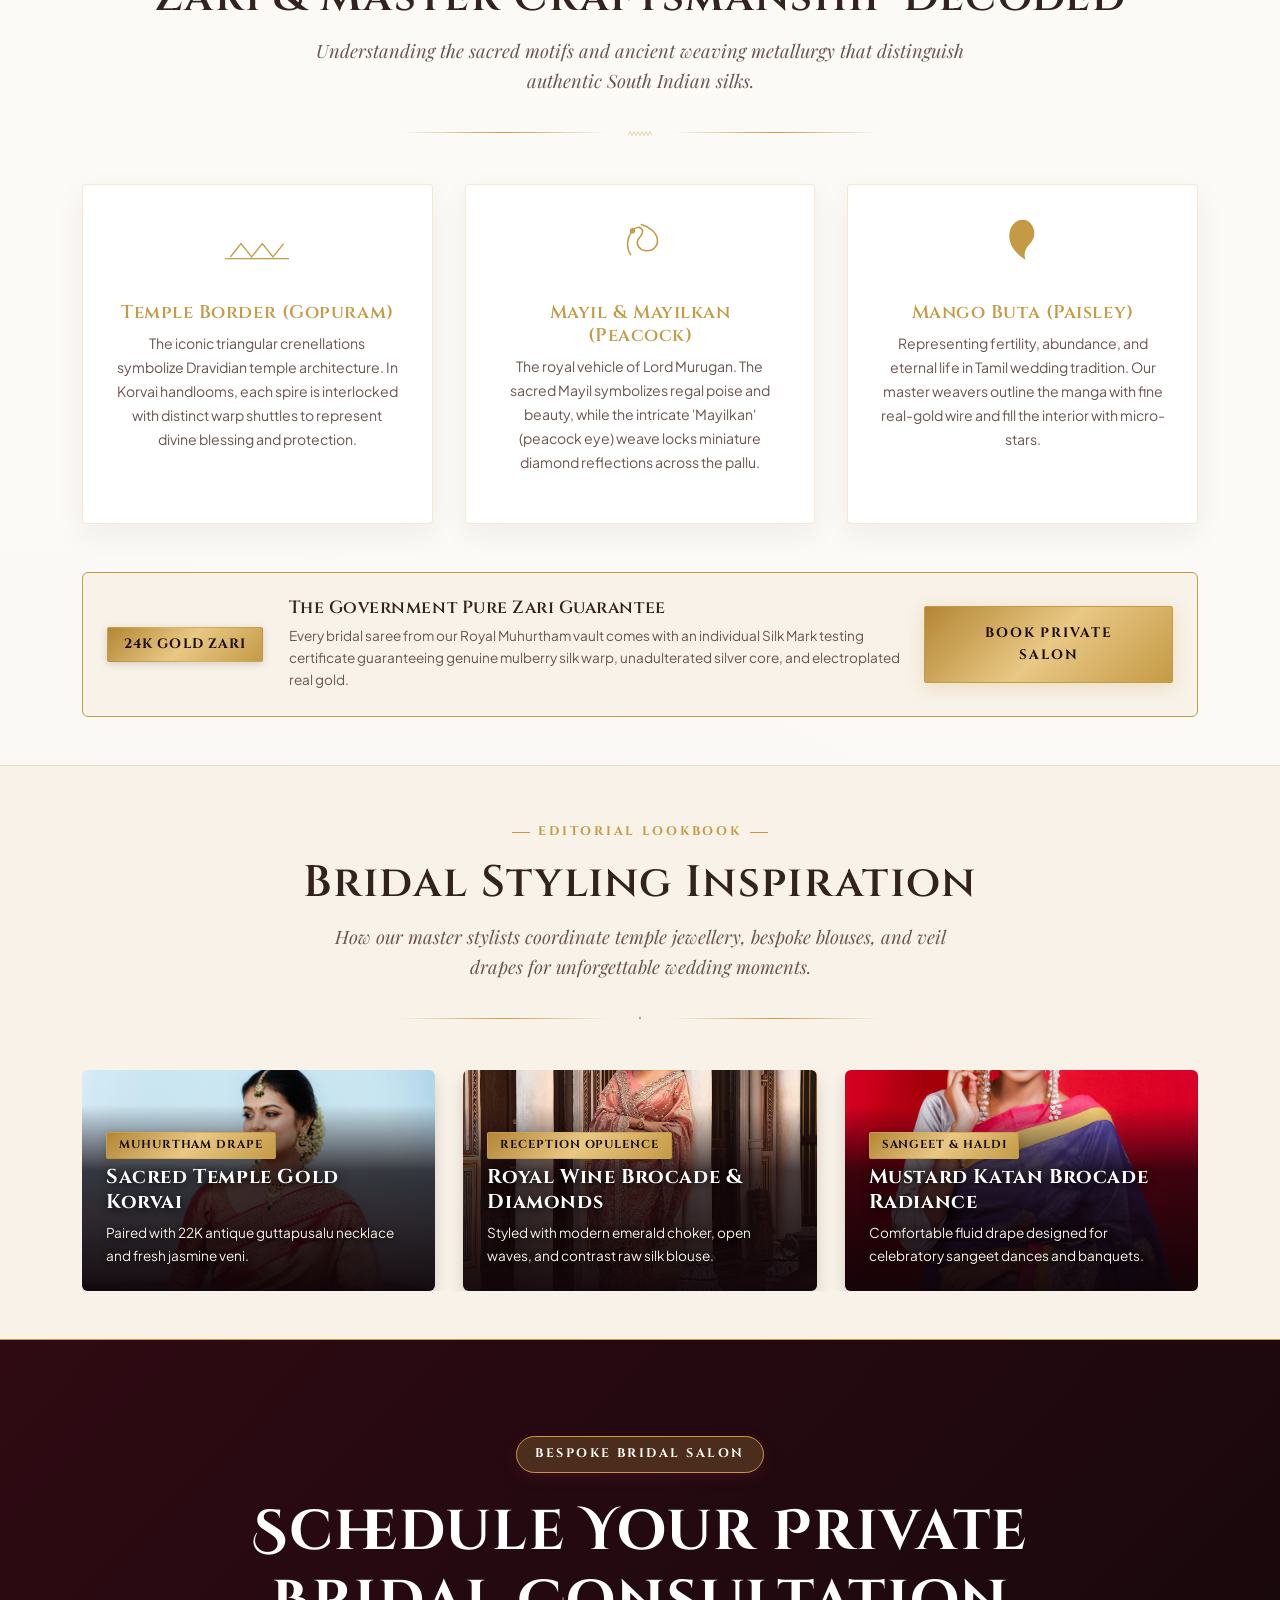
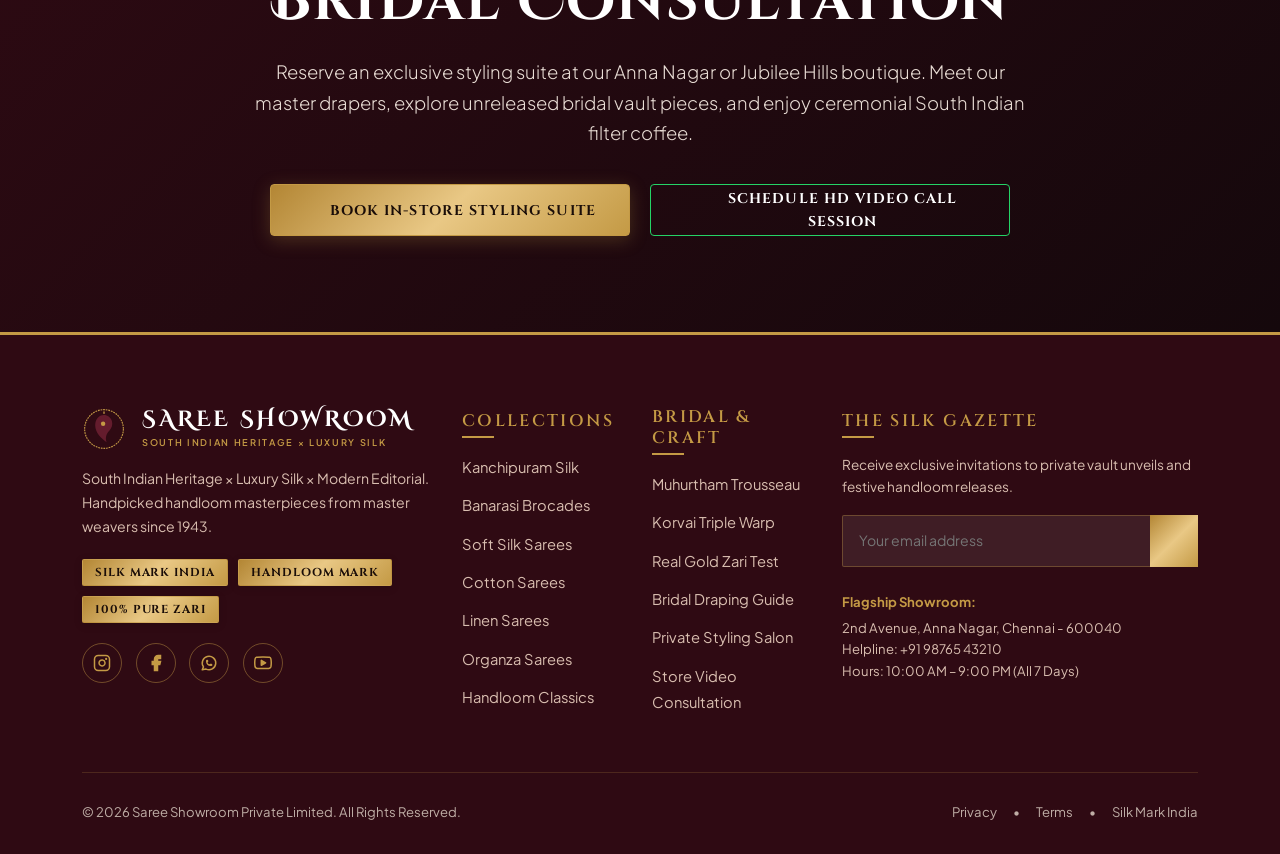
==== commit ad5fcc7a: "Fix navbar sticky scroll, mega menu alignment, quick view modal close/tabs, bridal contrast/CTA butt" ====
--- a/bridal.html
+++ b/bridal.html
@@ -174,7 +174,7 @@
           </li>
 
           <!-- Collections Mega Menu Dropdown -->
-          <li class="nav-tier-item">
+          <li class="nav-tier-item has-mega-menu">
             <a href="collections.html" class="nav-tier-link">
               Collections <i data-lucide="chevron-down" style="width: 14px; height: 14px;"></i>
             </a>
@@ -868,10 +868,10 @@
           <div class="swiper-slide">
             <div class="position-relative rounded overflow-hidden shadow" style="aspect-ratio: 16/10;">
               <img src="IMGAE/shades-by-43-Rm9DL9DmGi4-unsplash.jpg" alt="Temple Muhurtham Look" style="width: 100%; height: 100%; object-fit: cover;" />
-              <div class="position-absolute bottom-0 start-0 end-0 p-4" style="background: linear-gradient(180deg, transparent, rgba(20, 8, 12, 0.9)); color: #FFF;">
+              <div class="position-absolute bottom-0 start-0 end-0 p-4 bridal-lookbook-overlay" style="background: linear-gradient(180deg, transparent 0%, rgba(15, 4, 8, 0.75) 35%, rgba(15, 4, 8, 0.96) 100%); color: #FFFFFF;">
                 <span class="badge-gold">MUHURTHAM DRAPE</span>
-                <h4 style="font-family: var(--font-serif-heading); font-size: 1.25rem; margin-top: 0.35rem;">Sacred Temple Gold Korvai</h4>
-                <p style="font-size: 0.85rem; color: #E8DCD4; margin: 0;">Paired with 22K antique guttapusalu necklace and fresh jasmine veni.</p>
+                <h4 style="font-family: var(--font-serif-heading); font-size: 1.25rem; margin-top: 0.35rem; color: #FFFFFF !important; text-shadow: 0 2px 8px rgba(0,0,0,0.9);">Sacred Temple Gold Korvai</h4>
+                <p style="font-size: 0.85rem; color: #F8F2E8 !important; margin: 0; text-shadow: 0 1px 6px rgba(0,0,0,0.85);">Paired with 22K antique guttapusalu necklace and fresh jasmine veni.</p>
               </div>
             </div>
           </div>
@@ -880,10 +880,10 @@
           <div class="swiper-slide">
             <div class="position-relative rounded overflow-hidden shadow" style="aspect-ratio: 16/10;">
               <img src="IMGAE/ghunnghat-delhi-nQAseP3G96Q-unsplash.jpg" alt="Reception Wine Brocade" style="width: 100%; height: 100%; object-fit: cover;" />
-              <div class="position-absolute bottom-0 start-0 end-0 p-4" style="background: linear-gradient(180deg, transparent, rgba(20, 8, 12, 0.9)); color: #FFF;">
+              <div class="position-absolute bottom-0 start-0 end-0 p-4 bridal-lookbook-overlay" style="background: linear-gradient(180deg, transparent 0%, rgba(15, 4, 8, 0.75) 35%, rgba(15, 4, 8, 0.96) 100%); color: #FFFFFF;">
                 <span class="badge-gold">RECEPTION OPULENCE</span>
-                <h4 style="font-family: var(--font-serif-heading); font-size: 1.25rem; margin-top: 0.35rem;">Royal Wine Brocade & Diamonds</h4>
-                <p style="font-size: 0.85rem; color: #E8DCD4; margin: 0;">Styled with modern emerald choker, open waves, and contrast raw silk blouse.</p>
+                <h4 style="font-family: var(--font-serif-heading); font-size: 1.25rem; margin-top: 0.35rem; color: #FFFFFF !important; text-shadow: 0 2px 8px rgba(0,0,0,0.9);">Royal Wine Brocade & Diamonds</h4>
+                <p style="font-size: 0.85rem; color: #F8F2E8 !important; margin: 0; text-shadow: 0 1px 6px rgba(0,0,0,0.85);">Styled with modern emerald choker, open waves, and contrast raw silk blouse.</p>
               </div>
             </div>
           </div>
@@ -892,10 +892,10 @@
           <div class="swiper-slide">
             <div class="position-relative rounded overflow-hidden shadow" style="aspect-ratio: 16/10;">
               <img src="IMGAE/bulbul-ahmed-v9nCfAKxxx4-unsplash.jpg" alt="Sangeet Mustard Brocade" style="width: 100%; height: 100%; object-fit: cover;" />
-              <div class="position-absolute bottom-0 start-0 end-0 p-4" style="background: linear-gradient(180deg, transparent, rgba(20, 8, 12, 0.9)); color: #FFF;">
+              <div class="position-absolute bottom-0 start-0 end-0 p-4 bridal-lookbook-overlay" style="background: linear-gradient(180deg, transparent 0%, rgba(15, 4, 8, 0.75) 35%, rgba(15, 4, 8, 0.96) 100%); color: #FFFFFF;">
                 <span class="badge-gold">SANGEET & HALDI</span>
-                <h4 style="font-family: var(--font-serif-heading); font-size: 1.25rem; margin-top: 0.35rem;">Mustard Katan Brocade Radiance</h4>
-                <p style="font-size: 0.85rem; color: #E8DCD4; margin: 0;">Comfortable fluid drape designed for celebratory sangeet dances and banquets.</p>
+                <h4 style="font-family: var(--font-serif-heading); font-size: 1.25rem; margin-top: 0.35rem; color: #FFFFFF !important; text-shadow: 0 2px 8px rgba(0,0,0,0.9);">Mustard Katan Brocade Radiance</h4>
+                <p style="font-size: 0.85rem; color: #F8F2E8 !important; margin: 0; text-shadow: 0 1px 6px rgba(0,0,0,0.85);">Comfortable fluid drape designed for celebratory sangeet dances and banquets.</p>
               </div>
             </div>
           </div>
@@ -1064,13 +1064,6 @@
 
   <!-- Site Footer -->
   <footer class="site-footer">
-    <div class="footer-top-ornament">
-      <svg viewBox="0 0 100 100" style="width: 32px; height: 32px;">
-        <circle cx="50" cy="50" r="44" fill="none" stroke="#C49A45" stroke-width="2"/>
-        <path d="M50 18 C38 18 30 28 30 42 C30 58 44 72 56 80 C52 70 56 60 62 54 C68 48 70 40 68 32 C66 24 58 18 50 18 Z" fill="#C49A45"/>
-      </svg>
-    </div>
-
     <div class="container">
       <div class="row g-4 justify-content-between">
         
--- a/css/style.css
+++ b/css/style.css
@@ -82,6 +82,8 @@
 html {
   scroll-behavior: smooth;
   font-size: 16px;
+  overflow-x: clip;
+  max-width: 100%;
 }
 
 body {
@@ -96,7 +98,9 @@
   line-height: 1.65;
   -webkit-font-smoothing: antialiased;
   -moz-osx-font-smoothing: grayscale;
-  overflow-x: hidden;
+  overflow-x: clip;
+  max-width: 100%;
+  position: relative;
   transition: background-color 0.4s ease, color 0.4s ease;
 }
 
@@ -938,15 +942,20 @@
   position: relative;
 }
 
+.nav-tier-item.has-mega-menu,
+.nav-tier-item:has(.mega-menu-wrapper) {
+  position: static !important;
+}
+
 .mega-menu-wrapper {
   position: absolute;
   top: 100%;
   left: 0;
   right: 0;
   margin: 0 auto;
-  width: 100%;
-  max-width: 1080px;
-  background: var(--color-card-bg);
+  width: 1080px;
+  max-width: calc(100vw - 40px);
+  background: var(--color-card-bg) !important;
   border: 1px solid var(--color-border);
   box-shadow: 0 16px 45px rgba(0, 0, 0, 0.2);
   border-radius: 6px;
@@ -959,7 +968,14 @@
   z-index: 1050;
 }
 
-.nav-tier-item:hover .mega-menu-wrapper {
+[data-theme="dark"] .mega-menu-wrapper {
+  background: #1F0B12 !important;
+  border-color: rgba(196, 154, 69, 0.35);
+  box-shadow: 0 20px 50px rgba(0, 0, 0, 0.5);
+}
+
+.nav-tier-item:hover .mega-menu-wrapper,
+.nav-tier-item.has-mega-menu:hover .mega-menu-wrapper {
   opacity: 1;
   visibility: visible;
   pointer-events: auto;
@@ -1690,13 +1706,10 @@
 }
 
 .footer-top-ornament {
-  position: absolute;
-  top: -16px;
-  left: 50%;
-  transform: translateX(-50%);
-  background: var(--color-maroon-deep);
-  padding: 0 1.5rem;
-  color: var(--color-gold);
+  display: none !important;
+  visibility: hidden !important;
+  opacity: 0 !important;
+  pointer-events: none !important;
 }
 
 .footer-title {
@@ -1973,7 +1986,7 @@
 }
 
 /* ==========================================================================
-   Point 24: Bridal & Showroom CTA Equal Buttons Before Footer
+   Point 24 & Point 6: Bridal & Showroom CTA Equal Buttons Before Footer
    ========================================================================== */
 .showroom-cta-actions {
   display: flex;
@@ -1985,18 +1998,20 @@
 
 .showroom-cta-actions .btn-gold,
 .showroom-cta-actions .btn-outline-gold {
-  min-width: 280px !important;
+  width: 360px !important;
+  max-width: 100% !important;
   height: 52px !important;
   display: inline-flex !important;
   align-items: center !important;
   justify-content: center !important;
-  padding: 0 1.75rem !important;
+  padding: 0 1.5rem !important;
   font-size: 0.88rem !important;
   font-weight: 700 !important;
   letter-spacing: 0.08em !important;
   text-transform: uppercase !important;
   border-radius: 4px !important;
   box-sizing: border-box !important;
+  text-align: center !important;
   margin: 0 !important;
   transition: all 0.3s ease !important;
 }
@@ -2007,15 +2022,24 @@
   border-color: var(--color-gold) !important;
 }
 
-@media (max-width: 600px) {
+@media (max-width: 991.98px) {
   .showroom-cta-actions {
     flex-direction: column !important;
+    align-items: center !important;
     width: 100% !important;
+    gap: 1rem !important;
   }
   .showroom-cta-actions .btn-gold,
   .showroom-cta-actions .btn-outline-gold {
+    width: 360px !important;
+    max-width: 100% !important;
+  }
+}
+
+@media (max-width: 400px) {
+  .showroom-cta-actions .btn-gold,
+  .showroom-cta-actions .btn-outline-gold {
     width: 100% !important;
-    min-width: unset !important;
   }
 }
 
@@ -2582,7 +2606,7 @@
 }
 
 /* ==========================================================================
-   Point 38: Quick View Modal Buttons Equal Size (Add to Bag & WhatsApp)
+   Point 38 & Point 3: Quick View Modal Buttons Tablet & Mobile Alignment
    ========================================================================== */
 .qv-action-buttons-group,
 #quickViewModal .d-flex.flex-wrap.gap-2,
@@ -2590,7 +2614,6 @@
   display: flex !important;
   gap: 12px !important;
   width: 100% !important;
-  flex-wrap: nowrap !important;
 }
 
 .qv-btn-action,
@@ -2615,11 +2638,19 @@
   margin: 0 !important;
 }
 
-@media (max-width: 575.98px) {
+@media (max-width: 991.98px) {
   .qv-action-buttons-group,
   #quickViewModal .d-flex.flex-wrap.gap-2,
   #quickViewModal .d-flex.gap-3:last-child {
     flex-direction: column !important;
+    width: 100% !important;
+  }
+  .qv-btn-action,
+  #qvModalAddToCartBtn,
+  #qvAddToCartBtn,
+  #qvModalWhatsAppBtn {
+    width: 100% !important;
+    flex: none !important;
   }
 }
 
@@ -2691,5 +2722,175 @@
   }
 }
 
-
-
+/* ==========================================================================
+   Point 41: 1024px Home 2 Full Responsive Check & No-Overflow Hardening
+   ========================================================================== */
+@media (min-width: 992px) and (max-width: 1199.98px) {
+  .hero-atelier-split .container,
+  .home2-video-sanctum .container {
+    max-width: 960px !important;
+  }
+
+  .hero-atelier-split .hero-headline {
+    font-size: 2.85rem !important;
+    line-height: 1.18 !important;
+  }
+
+  .silk-swatch-picker {
+    max-width: 100% !important;
+    padding: 0.65rem 1rem !important;
+  }
+
+  .home2-video-sanctum .col-lg-6 {
+    width: 50% !important;
+  }
+
+  .home2-video-stage-frame {
+    max-width: 360px !important;
+  }
+}
+
+/* ==========================================================================
+   Point 42: 1024px Collection Page Image & Card Alignment
+   ========================================================================== */
+#collectionsProductGrid {
+  display: flex !important;
+  flex-wrap: wrap !important;
+  width: 100% !important;
+  margin-right: -0.75rem !important;
+  margin-left: -0.75rem !important;
+}
+
+#collectionsProductGrid > [class*="col-"] {
+  display: flex !important;
+  flex-direction: column !important;
+  padding-right: 0.75rem !important;
+  padding-left: 0.75rem !important;
+  box-sizing: border-box !important;
+}
+
+#collectionsProductGrid .product-card {
+  width: 100% !important;
+  height: 100% !important;
+  display: flex !important;
+  flex-direction: column !important;
+  justify-content: space-between !important;
+}
+
+#collectionsProductGrid .product-media-wrapper {
+  width: 100% !important;
+  aspect-ratio: 3 / 4 !important;
+  position: relative !important;
+  overflow: hidden !important;
+  border-radius: 3px 3px 0 0 !important;
+}
+
+#collectionsProductGrid .product-img,
+#collectionsProductGrid .product-img-hover {
+  width: 100% !important;
+  height: 100% !important;
+  object-fit: cover !important;
+  object-position: center top !important;
+}
+
+#collectionsProductGrid .product-info {
+  display: flex !important;
+  flex-direction: column !important;
+  flex-grow: 1 !important;
+  padding: 1.15rem 1rem 1.25rem !important;
+}
+
+#collectionsProductGrid .product-title {
+  min-height: 2.9rem !important;
+  height: 2.9rem !important;
+  line-height: 1.35 !important;
+  margin-bottom: 0.5rem !important;
+}
+
+#collectionsProductGrid .product-card-cta {
+  margin-top: auto !important;
+}
+
+/* Explicit 1024px breakpoint rules for Collections: 3 symmetrical columns filling 100% */
+@media (min-width: 992px) and (max-width: 1199.98px) {
+  #collectionsProductGrid > [class*="col-"] {
+    width: 33.333333% !important;
+    max-width: 33.333333% !important;
+    flex: 0 0 33.333333% !important;
+  }
+}
+
+/* Explicit 768px tablet breakpoint: 2 symmetrical columns filling 100% */
+@media (min-width: 576px) and (max-width: 991.98px) {
+  #collectionsProductGrid > [class*="col-"] {
+    width: 50% !important;
+    max-width: 50% !important;
+    flex: 0 0 50% !important;
+  }
+}
+
+/* ==========================================================================
+   Point 4 & 5: Bridal Saree Hero & Editorial Lookbook Ultra-Contrast
+   ========================================================================== */
+.bridal-hero {
+  position: relative !important;
+  min-height: 85vh !important;
+  display: flex !important;
+  align-items: center !important;
+  background: linear-gradient(180deg, rgba(20, 5, 10, 0.88) 0%, rgba(15, 3, 7, 0.94) 100%),
+              url('../IMGAE/happysurd-photography-7q-Z4IrqyYY-unsplash.jpg') center 22% / cover no-repeat !important;
+  color: #FFFFFF !important;
+  padding: 6rem 0 !important;
+}
+
+.bridal-hero .section-tag {
+  color: #F3D295 !important;
+  font-weight: 700 !important;
+  letter-spacing: 0.22em !important;
+  text-shadow: 0 2px 8px rgba(0, 0, 0, 0.7) !important;
+}
+
+.bridal-hero .hero-headline,
+.bridal-hero h1,
+.bridal-hero .hero-headline h1 {
+  color: #F8F2E8 !important;
+  text-shadow: 0 4px 16px rgba(0, 0, 0, 0.85) !important;
+}
+
+.bridal-hero .highlight-italic {
+  color: #E9C885 !important;
+  font-family: var(--font-serif-editorial) !important;
+  font-style: italic !important;
+  text-shadow: 0 2px 10px rgba(0, 0, 0, 0.8) !important;
+}
+
+.bridal-hero .hero-description {
+  color: #EDE3D5 !important;
+  text-shadow: 0 2px 8px rgba(0, 0, 0, 0.75) !important;
+  font-size: 1.05rem !important;
+  line-height: 1.8 !important;
+}
+
+/* Editorial Lookbook Cards High Contrast */
+.bridal-lookbook-overlay,
+.bridal-lookbook-swiper .position-absolute {
+  background: linear-gradient(180deg, transparent 0%, rgba(15, 4, 8, 0.75) 35%, rgba(15, 4, 8, 0.96) 100%) !important;
+  color: #FFFFFF !important;
+}
+
+.bridal-lookbook-overlay h4,
+.bridal-lookbook-swiper .position-absolute h4 {
+  color: #FFFFFF !important;
+  text-shadow: 0 2px 8px rgba(0, 0, 0, 0.9) !important;
+  font-weight: 700 !important;
+}
+
+.bridal-lookbook-overlay p,
+.bridal-lookbook-swiper .position-absolute p {
+  color: #F8F2E8 !important;
+  text-shadow: 0 1px 6px rgba(0, 0, 0, 0.85) !important;
+}
+
+
+
+
--- a/css/components.css
+++ b/css/components.css
@@ -785,6 +785,20 @@
   transition: var(--transition-smooth);
 }
 
+.category-tile.span-8 {
+  grid-column: span 8;
+  height: 440px;
+}
+
+.category-tile.span-4 {
+  grid-column: span 4;
+  height: 440px;
+}
+
+.category-tile.span-4.tile-short {
+  height: 380px;
+}
+
 .category-tile:hover {
   transform: translateY(-5px);
   border-color: var(--color-gold);
--- a/css/responsive.css
+++ b/css/responsive.css
@@ -290,22 +290,63 @@
     gap: 2.5rem !important;
   }
 
-  /* Product Grid sizing */
+  /* Product Grid sizing for Collections (Equal alignment & full-width balance) */
   .products-grid-container {
+    display: flex !important;
+    flex-wrap: wrap !important;
+  }
+
+  .products-grid-container > [class*="col-"] {
+    display: flex !important;
+    flex-direction: column !important;
+  }
+
+  /* At 1024px tablet landscape: 3 equal cards per row filling 100% with no gap */
+  @media (min-width: 992px) and (max-width: 1199.98px) {
+    #collectionsProductGrid > [class*="col-"],
+    .products-grid-container > .col-lg-4 {
+      width: 33.333333% !important;
+      max-width: 33.333333% !important;
+      flex: 0 0 33.333333% !important;
+    }
+  }
+
+  /* Asymmetric Categories Grid on Tablet (1024px) */
+  .asymmetric-category-grid {
+    display: grid !important;
     grid-template-columns: repeat(2, 1fr) !important;
     gap: 1.25rem !important;
   }
 
-  .asymmetric-category-grid {
-    grid-template-columns: 1fr 1fr !important;
-  }
-
   .category-tile.span-12,
-  .category-tile.span-8,
+  .category-tile.span-8 {
+    grid-column: span 2 !important;
+    height: 360px !important;
+  }
+
   .category-tile.span-6,
   .category-tile.span-4 {
-    grid-column: span 2 !important;
-    height: 340px !important;
+    grid-column: span 1 !important;
+    height: 320px !important;
+  }
+
+  /* 4-Step Craft Timeline Card font & padding scaling at 1024px */
+  .craft-step-card {
+    padding: 1.5rem 1.15rem !important;
+  }
+
+  .craft-step-card .craft-step-number {
+    font-size: 1.85rem !important;
+    margin-bottom: 0.5rem !important;
+  }
+
+  .craft-step-card h4 {
+    font-size: 1.05rem !important;
+  }
+
+  .craft-step-card p {
+    font-size: 0.82rem !important;
+    line-height: 1.55 !important;
   }
 }
 
@@ -438,9 +479,13 @@
     display: inline-flex !important;
   }
 
-  .products-grid-container {
-    grid-template-columns: repeat(2, 1fr) !important;
-    gap: 1rem !important;
+  /* At 768px tablet portrait: 2 equal cards per row */
+  #collectionsProductGrid > [class*="col-"],
+  .products-grid-container > .col-md-6,
+  .products-grid-container > .col-sm-6 {
+    width: 50% !important;
+    max-width: 50% !important;
+    flex: 0 0 50% !important;
   }
 
   .product-badges-group {
@@ -503,12 +548,12 @@
     height: 300px !important;
   }
 
-  /* Single column or snug 2-col on small screen */
-  .products-grid-container {
-    grid-template-columns: 1fr !important;
-    gap: 1.25rem !important;
-    max-width: 380px;
-    margin: 0 auto;
+  /* Single column on mobile small screen */
+  #collectionsProductGrid > [class*="col-"],
+  .products-grid-container > .col-12 {
+    width: 100% !important;
+    max-width: 100% !important;
+    flex: 0 0 100% !important;
   }
 
   .product-media-wrapper {
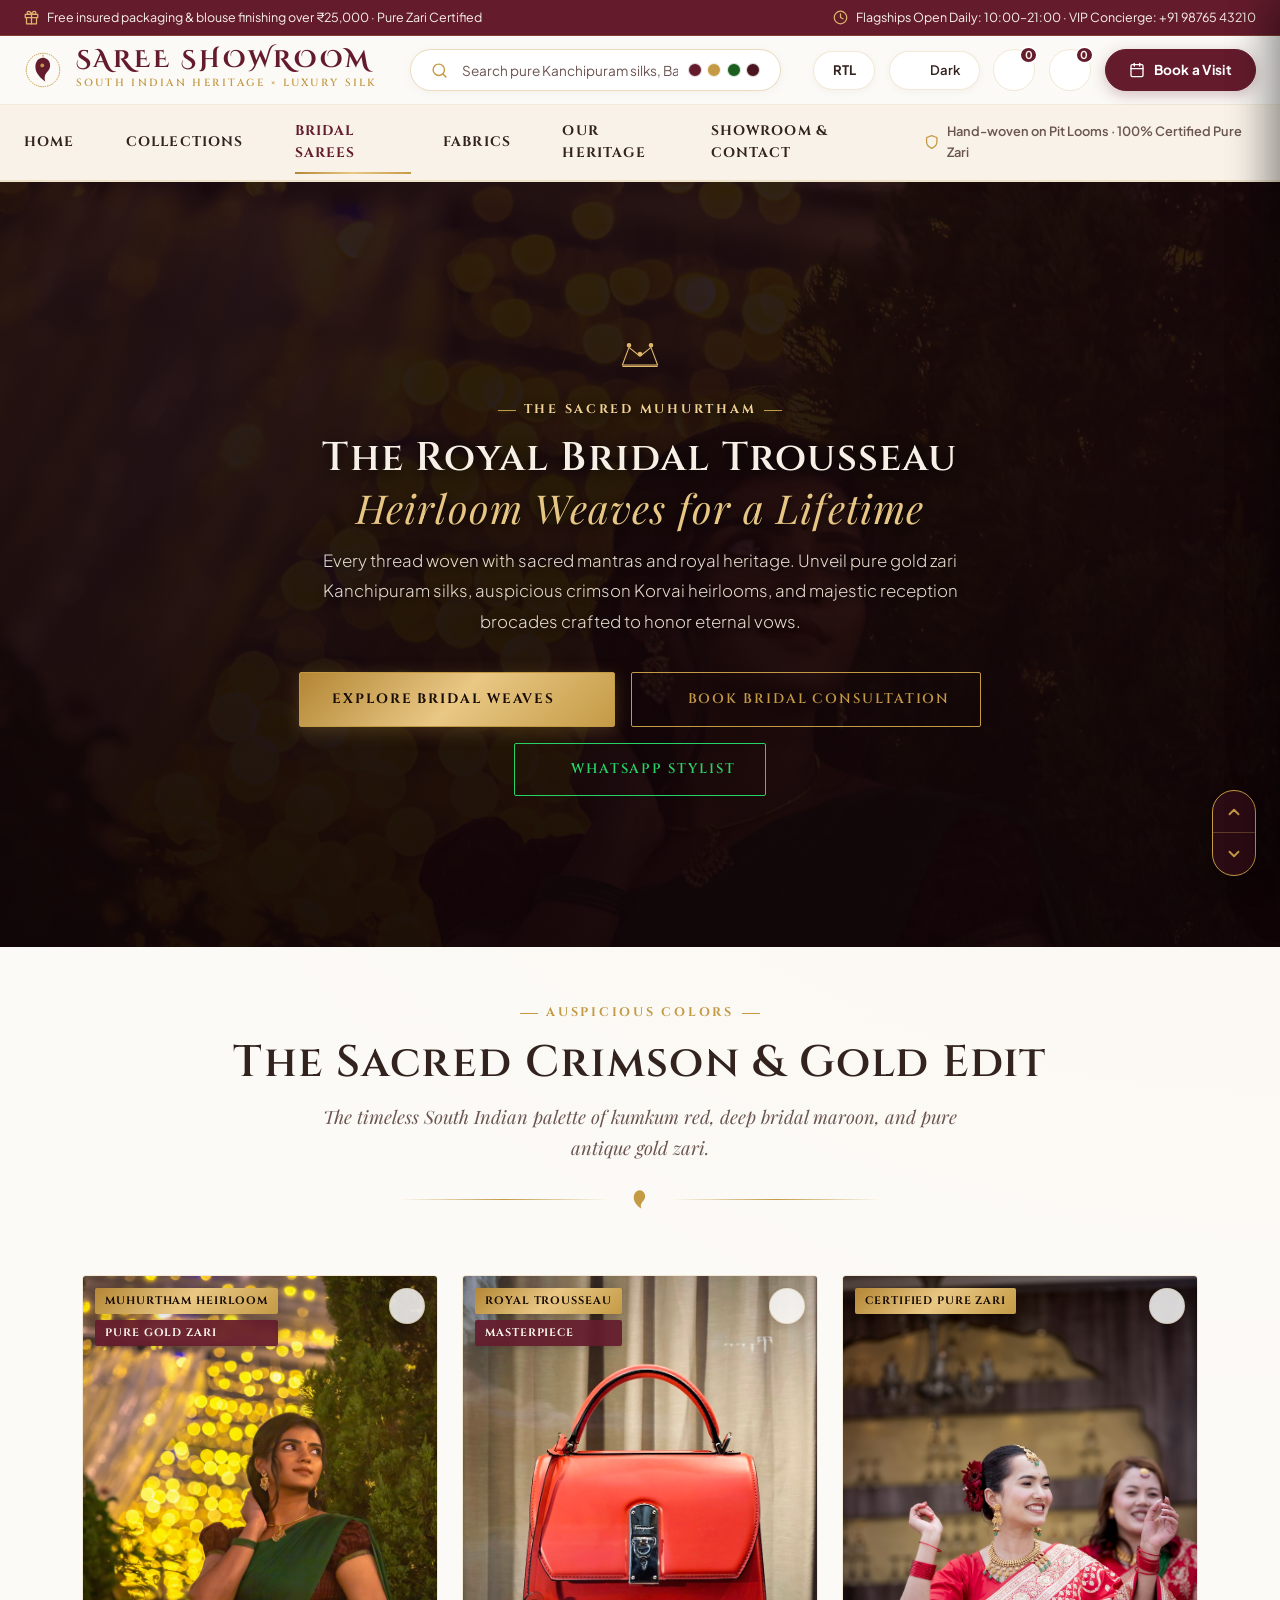
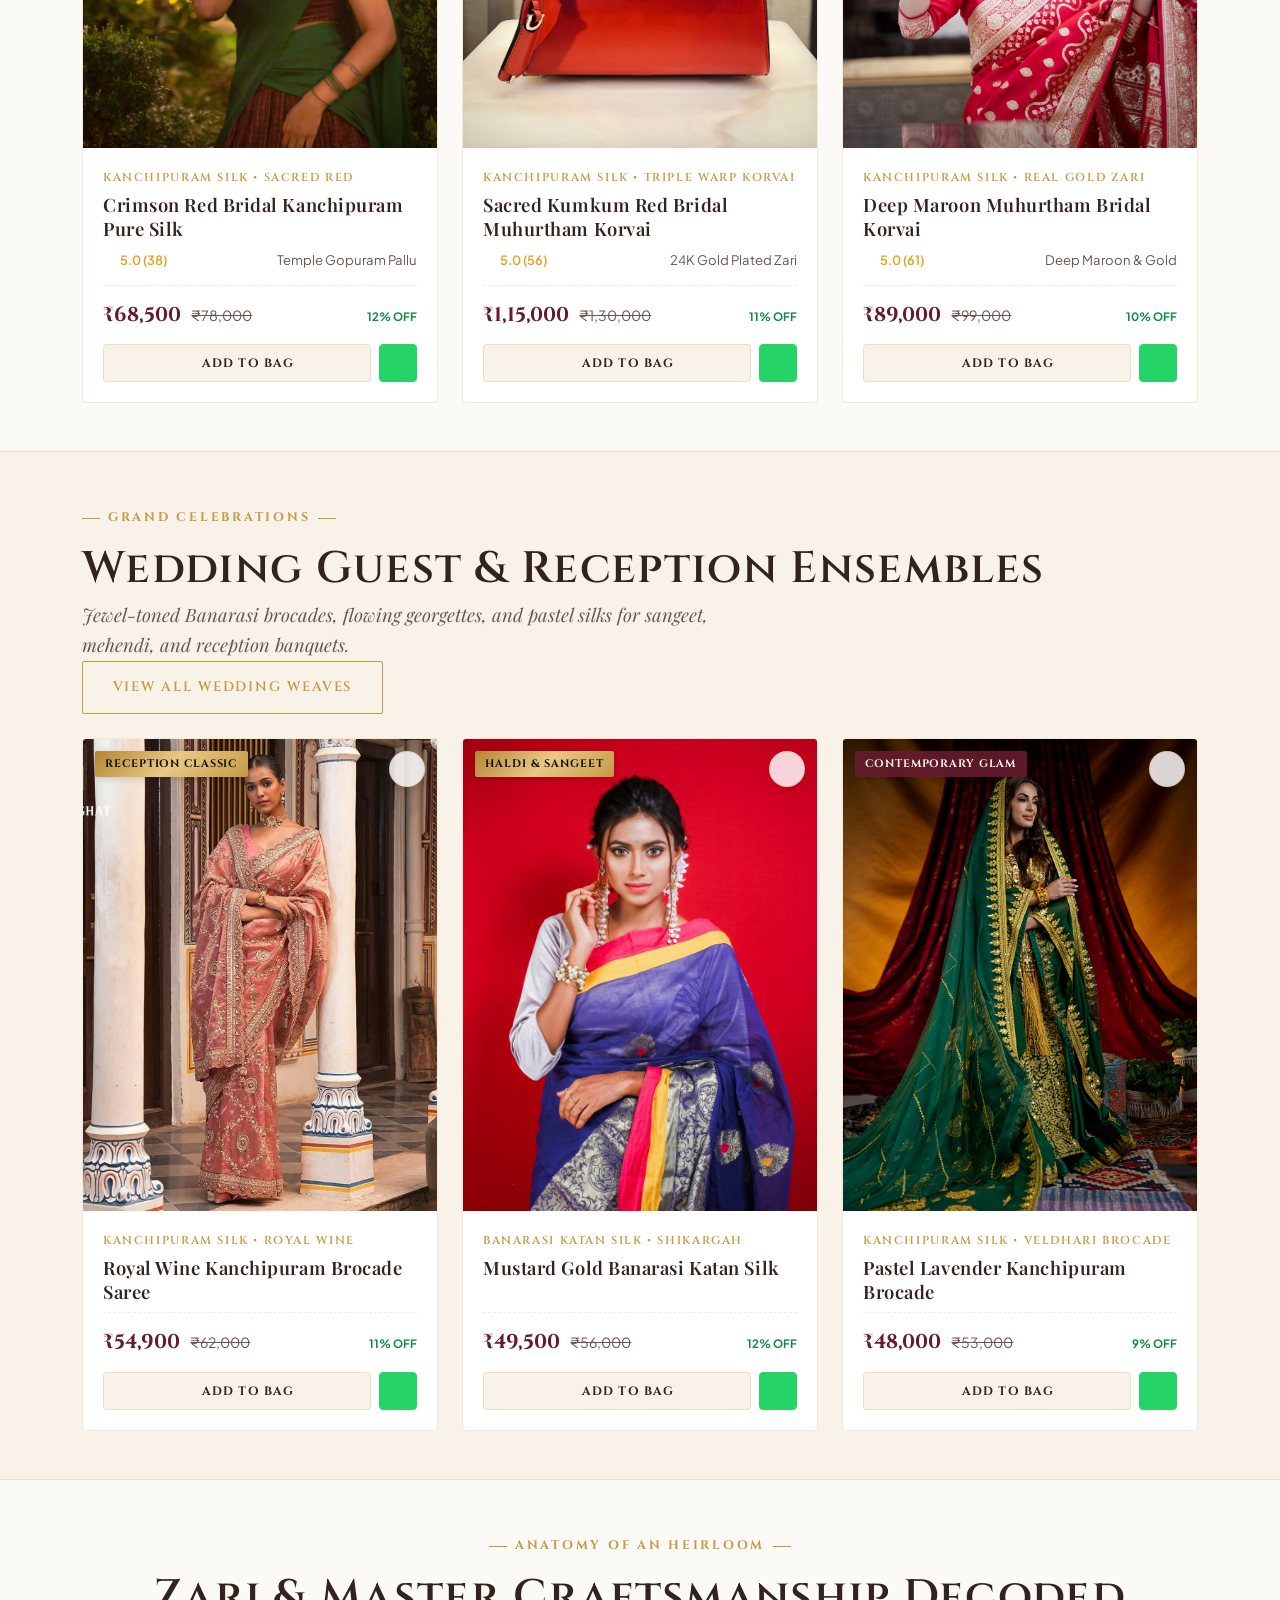
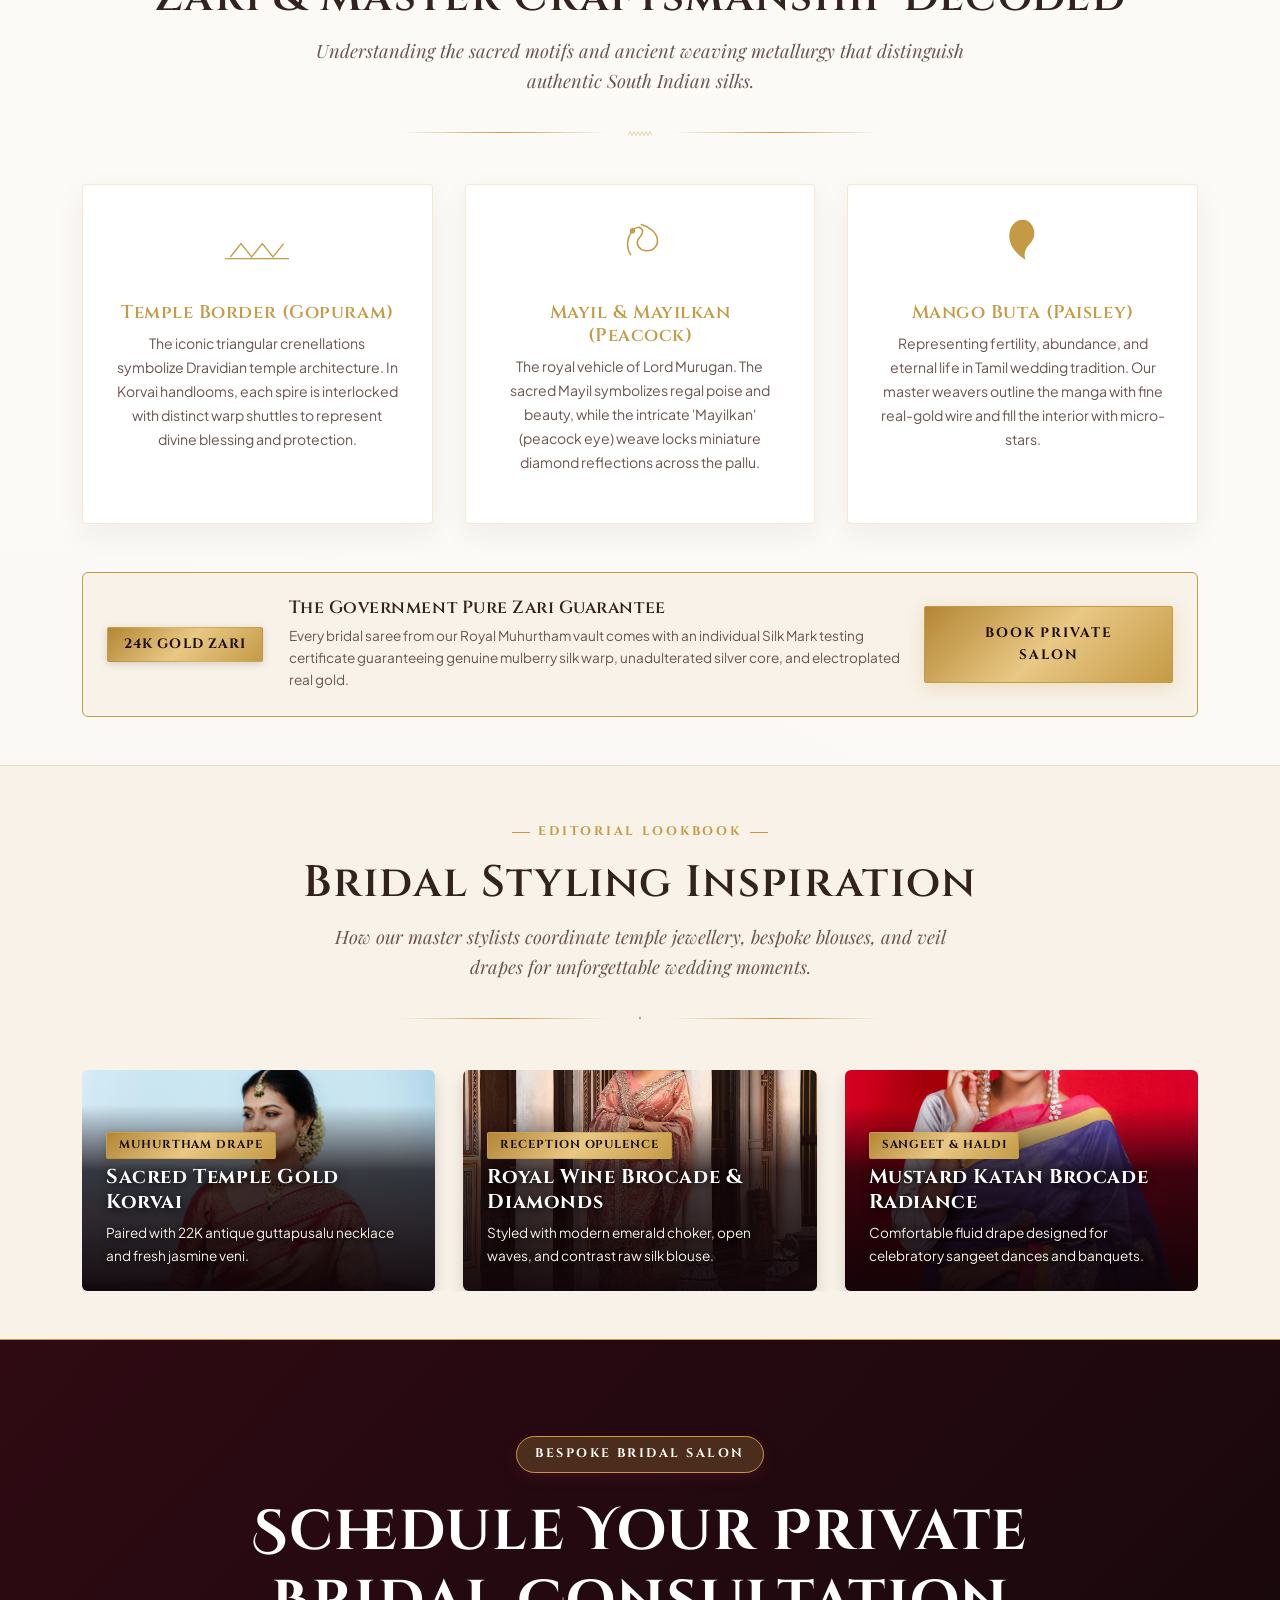
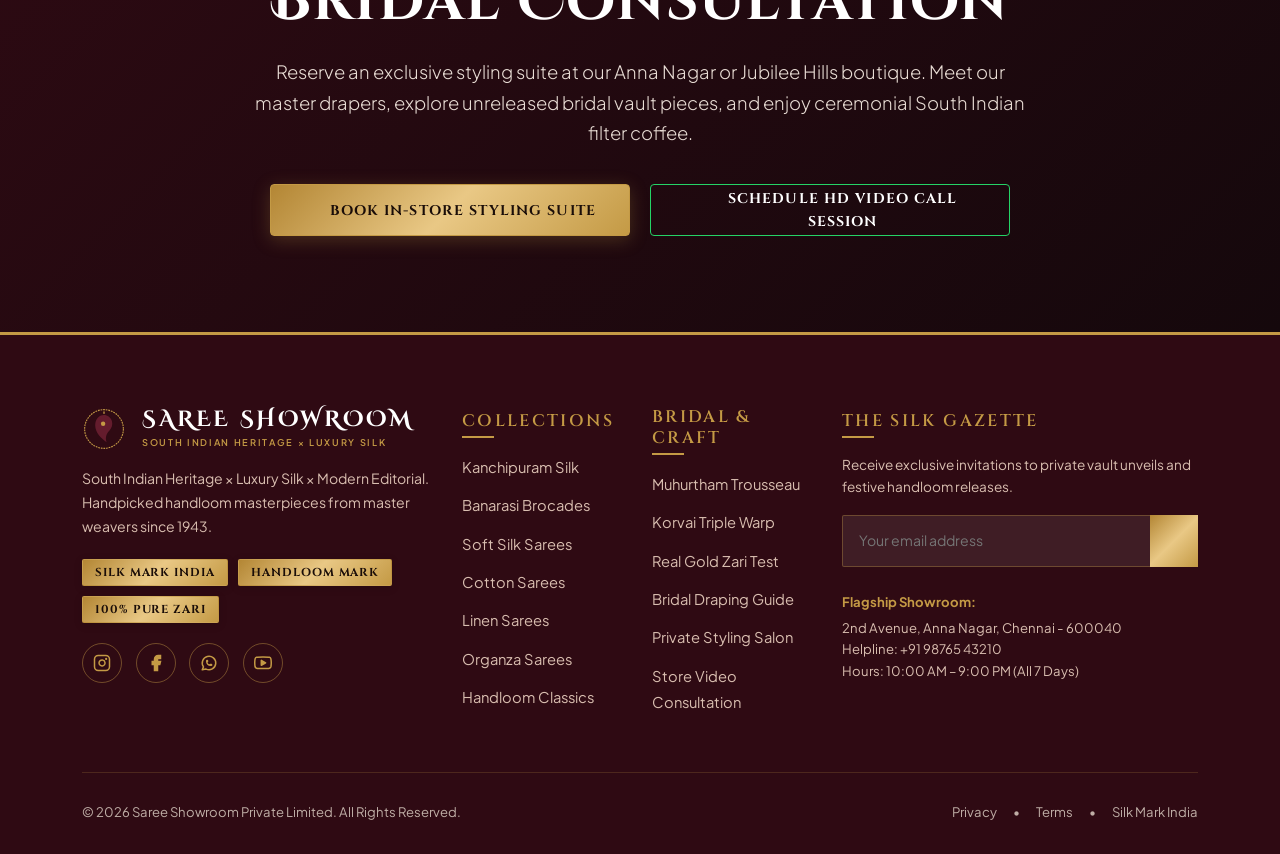
==== commit d4da5de7: "Fix contact dropdowns, mobile button alignment, distinct images across all pages, RTL Swiper & Herit" ====
--- a/bridal.html
+++ b/bridal.html
@@ -44,7 +44,7 @@
           </svg>
           <span>Free insured packaging & blouse finishing over ₹25,000 · Pure Zari Certified</span>
         </div>
-        <div class="header-top-item d-none d-md-inline-flex">
+        <div class="header-top-item">
           <svg viewBox="0 0 24 24" width="15" height="15" fill="none" stroke="currentColor" stroke-width="2" stroke-linecap="round" stroke-linejoin="round">
             <circle cx="12" cy="12" r="10"/>
             <polyline points="12 6 12 12 16 14"/>
@@ -328,7 +328,7 @@
 
         <li class="mobile-nav-item">
           <a href="bridal.html" class="mobile-nav-link d-flex justify-content-between align-items-center active">
-            <span>Bridal Sarees & Muhurtham</span>
+            <span>Bridal Sarees</span>
             <i data-lucide="chevron-right" style="width: 18px; height: 18px;"></i>
           </a>
         </li>
@@ -540,8 +540,8 @@
               </button>
             </div>
             <div class="product-media-wrapper" onclick="openQuickView('saree-16')">
-              <img src="https://images.unsplash.com/photo-1610030469983-98e550d6193c?auto=format&fit=crop&w=900&q=80" alt="Sacred Kumkum Red Muhurtham" class="product-img" />
-              <img src="IMGAE/happysurd-photography-7q-Z4IrqyYY-unsplash.jpg" alt="Detail" class="product-img-hover" />
+              <img src="IMGAE/saree-extra-kumkum.jpg" alt="Sacred Kumkum Red Muhurtham" class="product-img" />
+              <img src="IMGAE/saree-extra-gadwal.jpg" alt="Detail" class="product-img-hover" />
               <div class="product-quick-view-bar" onclick="event.stopPropagation(); openQuickView('saree-16');">
                 <button class="quick-view-btn"><i data-lucide="eye" style="width: 15px; height: 15px;"></i> Quick View</button>
               </div>
@@ -583,7 +583,7 @@
             </div>
             <div class="product-media-wrapper" onclick="openQuickView('saree-06')">
               <img src="IMGAE/sushanta-rokka-FWfhfJks5N4-unsplash.jpg" alt="Deep Maroon Muhurtham Korvai" class="product-img" />
-              <img src="https://images.unsplash.com/photo-1617627143750-d86bc21e42bb?auto=format&fit=crop&w=900&q=80" alt="Detail" class="product-img-hover" />
+              <img src="IMGAE/saree-extra-tussar.jpg" alt="Detail" class="product-img-hover" />
               <div class="product-quick-view-bar" onclick="event.stopPropagation(); openQuickView('saree-06');">
                 <button class="quick-view-btn"><i data-lucide="eye" style="width: 15px; height: 15px;"></i> Quick View</button>
               </div>
--- a/css/style.css
+++ b/css/style.css
@@ -2891,6 +2891,246 @@
   text-shadow: 0 1px 6px rgba(0, 0, 0, 0.85) !important;
 }
 
-
-
-
+/* ==========================================================================
+   Point 9: Contact Page Dropdown Visibility & Arrow Contrast
+   ========================================================================== */
+.form-select.form-control-luxury,
+select.form-control-luxury,
+.form-control-luxury {
+  background-color: #FFFFFF !important;
+  border: 1.5px solid rgba(196, 154, 69, 0.55) !important;
+  color: #33231F !important;
+  border-radius: 4px !important;
+}
+
+.form-select.form-control-luxury,
+select.form-control-luxury {
+  background-image: url("data:image/svg+xml,%3csvg xmlns='http://www.w3.org/2000/svg' viewBox='0 0 16 16'%3e%3cpath fill='none' stroke='%23C49A45' stroke-linecap='round' stroke-linejoin='round' stroke-width='2.2' d='m2 5 6 6 6-6'/%3e%3c/svg%3e") !important;
+  background-repeat: no-repeat !important;
+  background-position: right 0.85rem center !important;
+  background-size: 16px 12px !important;
+  padding-right: 2.5rem !important;
+}
+
+[data-theme="dark"] .form-select.form-control-luxury,
+[data-theme="dark"] select.form-control-luxury {
+  background-color: #250E16 !important;
+  border-color: rgba(229, 184, 105, 0.6) !important;
+  color: #FFFDF8 !important;
+  background-image: url("data:image/svg+xml,%3csvg xmlns='http://www.w3.org/2000/svg' viewBox='0 0 16 16'%3e%3cpath fill='none' stroke='%23DFB76C' stroke-linecap='round' stroke-linejoin='round' stroke-width='2.2' d='m2 5 6 6 6-6'/%3e%3c/svg%3e") !important;
+}
+
+[dir="rtl"] .form-select.form-control-luxury,
+[dir="rtl"] select.form-control-luxury {
+  background-position: left 0.85rem center !important;
+  padding-left: 2.5rem !important;
+  padding-right: 1.15rem !important;
+}
+
+/* ==========================================================================
+   Point 10: Mobile View Button Alignment & Sizing
+   ========================================================================== */
+@media (max-width: 575.98px) {
+  .hero-editorial .btn-gold,
+  .hero-editorial .btn-outline-gold,
+  .hero-atelier-split .btn-gold,
+  .hero-atelier-split .btn-outline-gold,
+  .bridal-hero .btn-gold,
+  .bridal-hero .btn-outline-gold,
+  .showroom-cta-actions .btn-gold,
+  .showroom-cta-actions .btn-outline-gold,
+  .hero-cta-group .btn {
+    width: 100% !important;
+    height: 48px !important;
+    display: inline-flex !important;
+    align-items: center !important;
+    justify-content: center !important;
+    box-sizing: border-box !important;
+    font-size: 0.85rem !important;
+  }
+
+  .mobile-toggles-row .btn {
+    height: 44px !important;
+    font-size: 0.8rem !important;
+    font-weight: 700 !important;
+  }
+}
+
+/* ==========================================================================
+   Point 12: Curated Edits Swiper RTL Card Alignment
+   ========================================================================== */
+[dir="rtl"] .collections-carousel-section {
+  overflow: hidden !important;
+}
+
+[dir="rtl"] .collections-swiper {
+  direction: rtl !important;
+}
+
+[dir="rtl"] .collections-swiper .swiper-wrapper {
+  direction: rtl !important;
+}
+
+/* ==========================================================================
+   Point 13: Our Heritage Section Clean RTL Alignment
+   ========================================================================== */
+[dir="rtl"] .kankatala-heritage-section .row {
+  display: flex !important;
+  flex-direction: row !important;
+  flex-wrap: wrap !important;
+}
+
+[dir="rtl"] .kankatala-heritage-section .col-lg-6 {
+  width: 50% !important;
+  max-width: 50% !important;
+  flex: 0 0 50% !important;
+  box-sizing: border-box !important;
+}
+
+@media (max-width: 991.98px) {
+  [dir="rtl"] .kankatala-heritage-section .col-lg-6 {
+    width: 100% !important;
+    max-width: 100% !important;
+    flex: 0 0 100% !important;
+  }
+}
+
+[dir="rtl"] .kankatala-sub,
+[dir="rtl"] .kankatala-heading,
+[dir="rtl"] .kankatala-body {
+  text-align: right !important;
+  direction: ltr !important;
+  unicode-bidi: plaintext !important;
+}
+
+[dir="rtl"] .kankatala-overlap-gallery {
+  display: flex !important;
+  align-items: center !important;
+  justify-content: center !important;
+  position: relative !important;
+  width: 100% !important;
+  max-width: 500px !important;
+  min-height: 440px !important;
+  margin: 0 auto !important;
+}
+
+[dir="rtl"] .overlap-bg-card {
+  position: relative !important;
+  width: 65% !important;
+  height: 420px !important;
+  margin-left: auto !important;
+  margin-right: 0 !important;
+  border-radius: 6px !important;
+  overflow: hidden !important;
+  z-index: 1 !important;
+}
+
+[dir="rtl"] .overlap-fg-card {
+  position: absolute !important;
+  left: 0 !important;
+  right: auto !important;
+  bottom: 25px !important;
+  width: 58% !important;
+  height: 320px !important;
+  border-radius: 6px !important;
+  border: 4px solid var(--color-maroon) !important;
+  z-index: 2 !important;
+}
+
+[dir="rtl"] .btn-video-play-floating {
+  position: absolute !important;
+  top: 50% !important;
+  left: 45% !important;
+  right: auto !important;
+  transform: translate(-50%, -50%) !important;
+  z-index: 3 !important;
+}
+
+/* ==========================================================================
+   Point 14: Collection Page Below Hero Sort Contrast & Dropdown Visibility
+   ========================================================================== */
+.sort-by-label,
+label[for="productSortSelect"] {
+  font-weight: 700 !important;
+  color: var(--color-dark-brown) !important;
+}
+
+[data-theme="dark"] .sort-by-label,
+[data-theme="dark"] label[for="productSortSelect"] {
+  color: #F8F2E8 !important;
+  text-shadow: 0 1px 3px rgba(0, 0, 0, 0.6) !important;
+}
+
+#productSortSelect {
+  background-color: #FFFFFF !important;
+  border: 1.5px solid var(--color-gold) !important;
+  color: var(--color-dark-brown) !important;
+  background-image: url("data:image/svg+xml,%3csvg xmlns='http://www.w3.org/2000/svg' viewBox='0 0 16 16'%3e%3cpath fill='none' stroke='%23C49A45' stroke-linecap='round' stroke-linejoin='round' stroke-width='2.2' d='m2 5 6 6 6-6'/%3e%3c/svg%3e") !important;
+  background-repeat: no-repeat !important;
+  background-position: right 0.85rem center !important;
+  background-size: 16px 12px !important;
+  padding-right: 2.25rem !important;
+  min-width: 175px !important;
+  height: 44px !important;
+}
+
+[data-theme="dark"] #productSortSelect {
+  background-color: #250E16 !important;
+  border: 1.5px solid var(--color-gold-light) !important;
+  color: #FFFDF8 !important;
+  background-image: url("data:image/svg+xml,%3csvg xmlns='http://www.w3.org/2000/svg' viewBox='0 0 16 16'%3e%3cpath fill='none' stroke='%23DFB76C' stroke-linecap='round' stroke-linejoin='round' stroke-width='2.2' d='m2 5 6 6 6-6'/%3e%3c/svg%3e") !important;
+}
+
+[dir="rtl"] #productSortSelect {
+  background-position: left 0.85rem center !important;
+  padding-left: 2.25rem !important;
+  padding-right: 1rem !important;
+}
+
+/* ==========================================================================
+   Point 15: Connoisseur Guide Accordion RTL Chevron & Text Alignment
+   ========================================================================== */
+[dir="rtl"] #sareeCareAccordion .accordion-button {
+  text-align: right !important;
+  direction: ltr !important;
+  unicode-bidi: plaintext !important;
+  padding-left: 3rem !important;
+  padding-right: 1.25rem !important;
+}
+
+[dir="rtl"] #sareeCareAccordion .accordion-button::after {
+  margin-left: 0 !important;
+  margin-right: auto !important;
+  position: absolute !important;
+  left: 1.25rem !important;
+  right: auto !important;
+}
+
+[dir="rtl"] #sareeCareAccordion .accordion-body {
+  text-align: right !important;
+  direction: ltr !important;
+  unicode-bidi: plaintext !important;
+}
+
+/* ==========================================================================
+   Point 16: Home Page 2 Hero Section Equal Button Sizes at 1024px
+   ========================================================================== */
+@media (min-width: 992px) and (max-width: 1199.98px) {
+  .hero-atelier-split .d-flex.flex-wrap.gap-3 .btn-gold,
+  .hero-atelier-split .d-flex.flex-wrap.gap-3 .btn-outline-gold {
+    width: 250px !important;
+    height: 50px !important;
+    display: inline-flex !important;
+    align-items: center !important;
+    justify-content: center !important;
+    box-sizing: border-box !important;
+    text-align: center !important;
+    padding: 0 1.25rem !important;
+    font-size: 0.85rem !important;
+  }
+}
+
+
+
+
+
